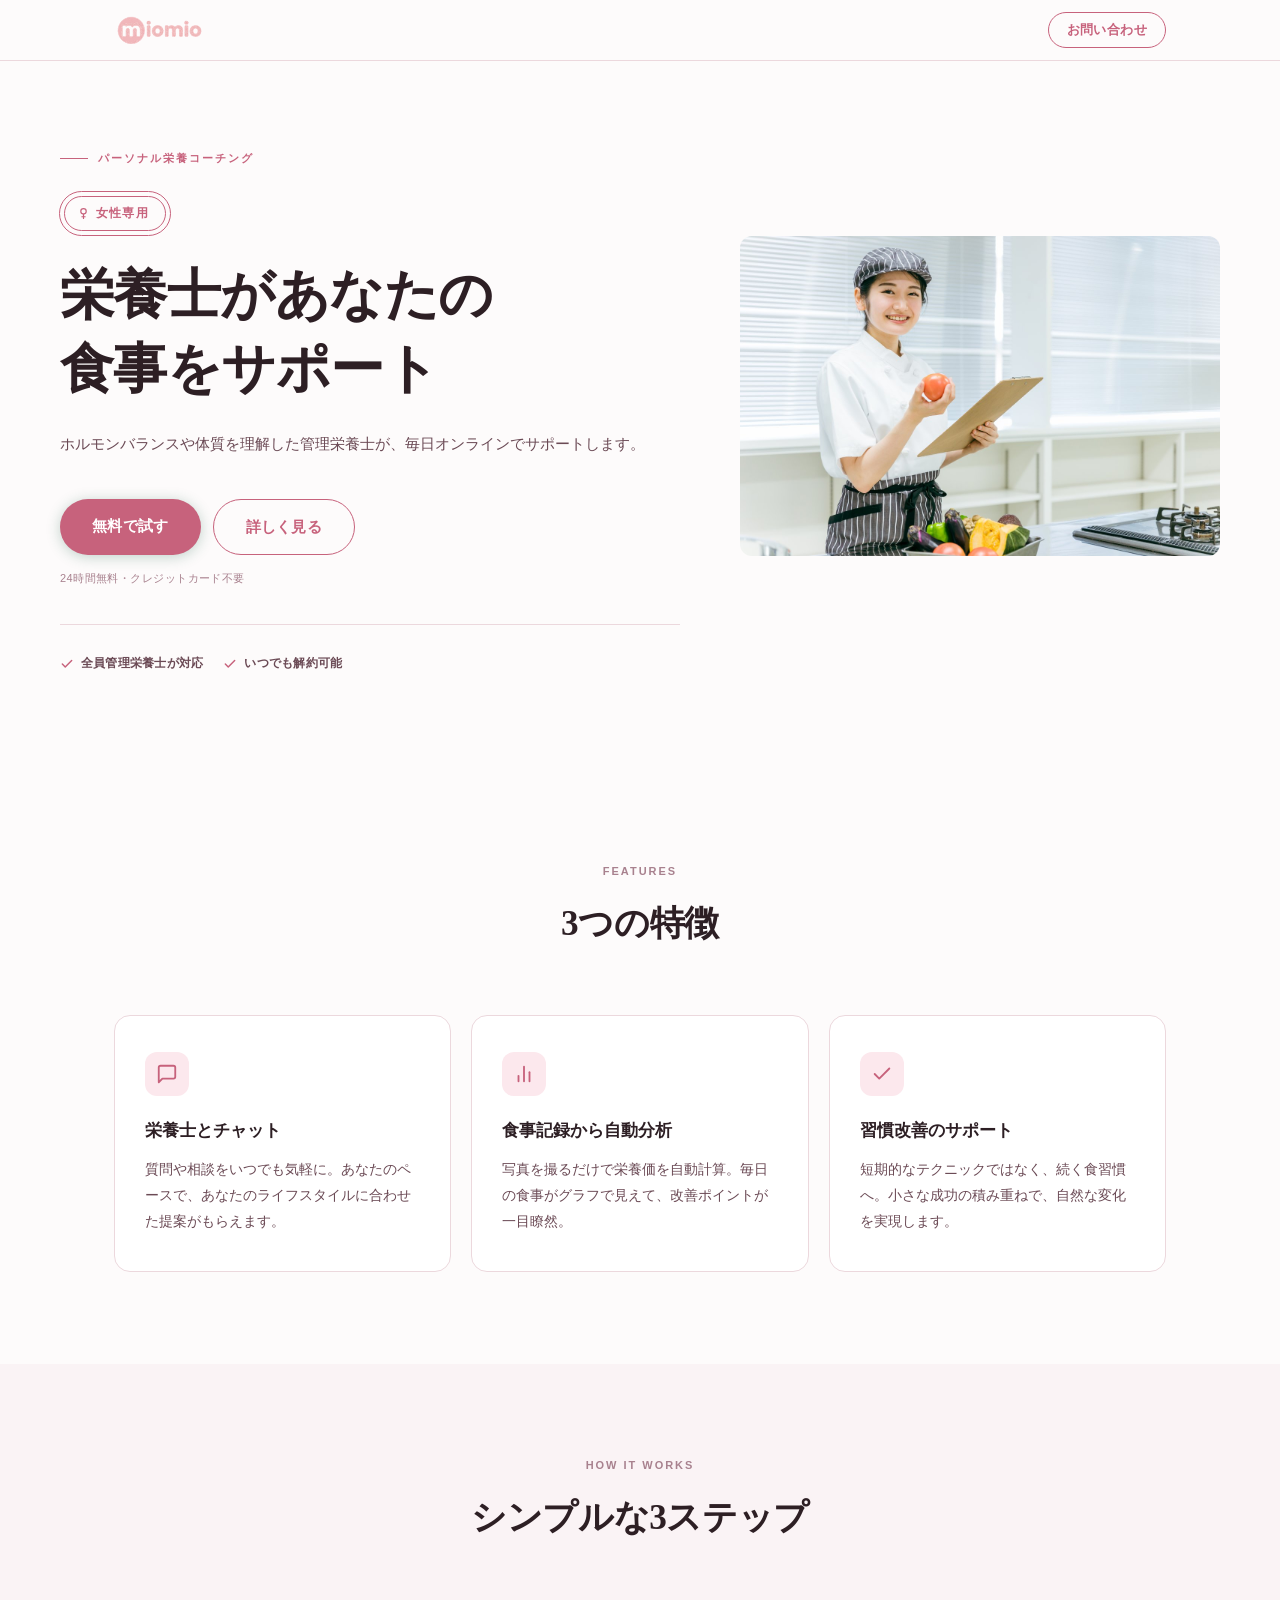
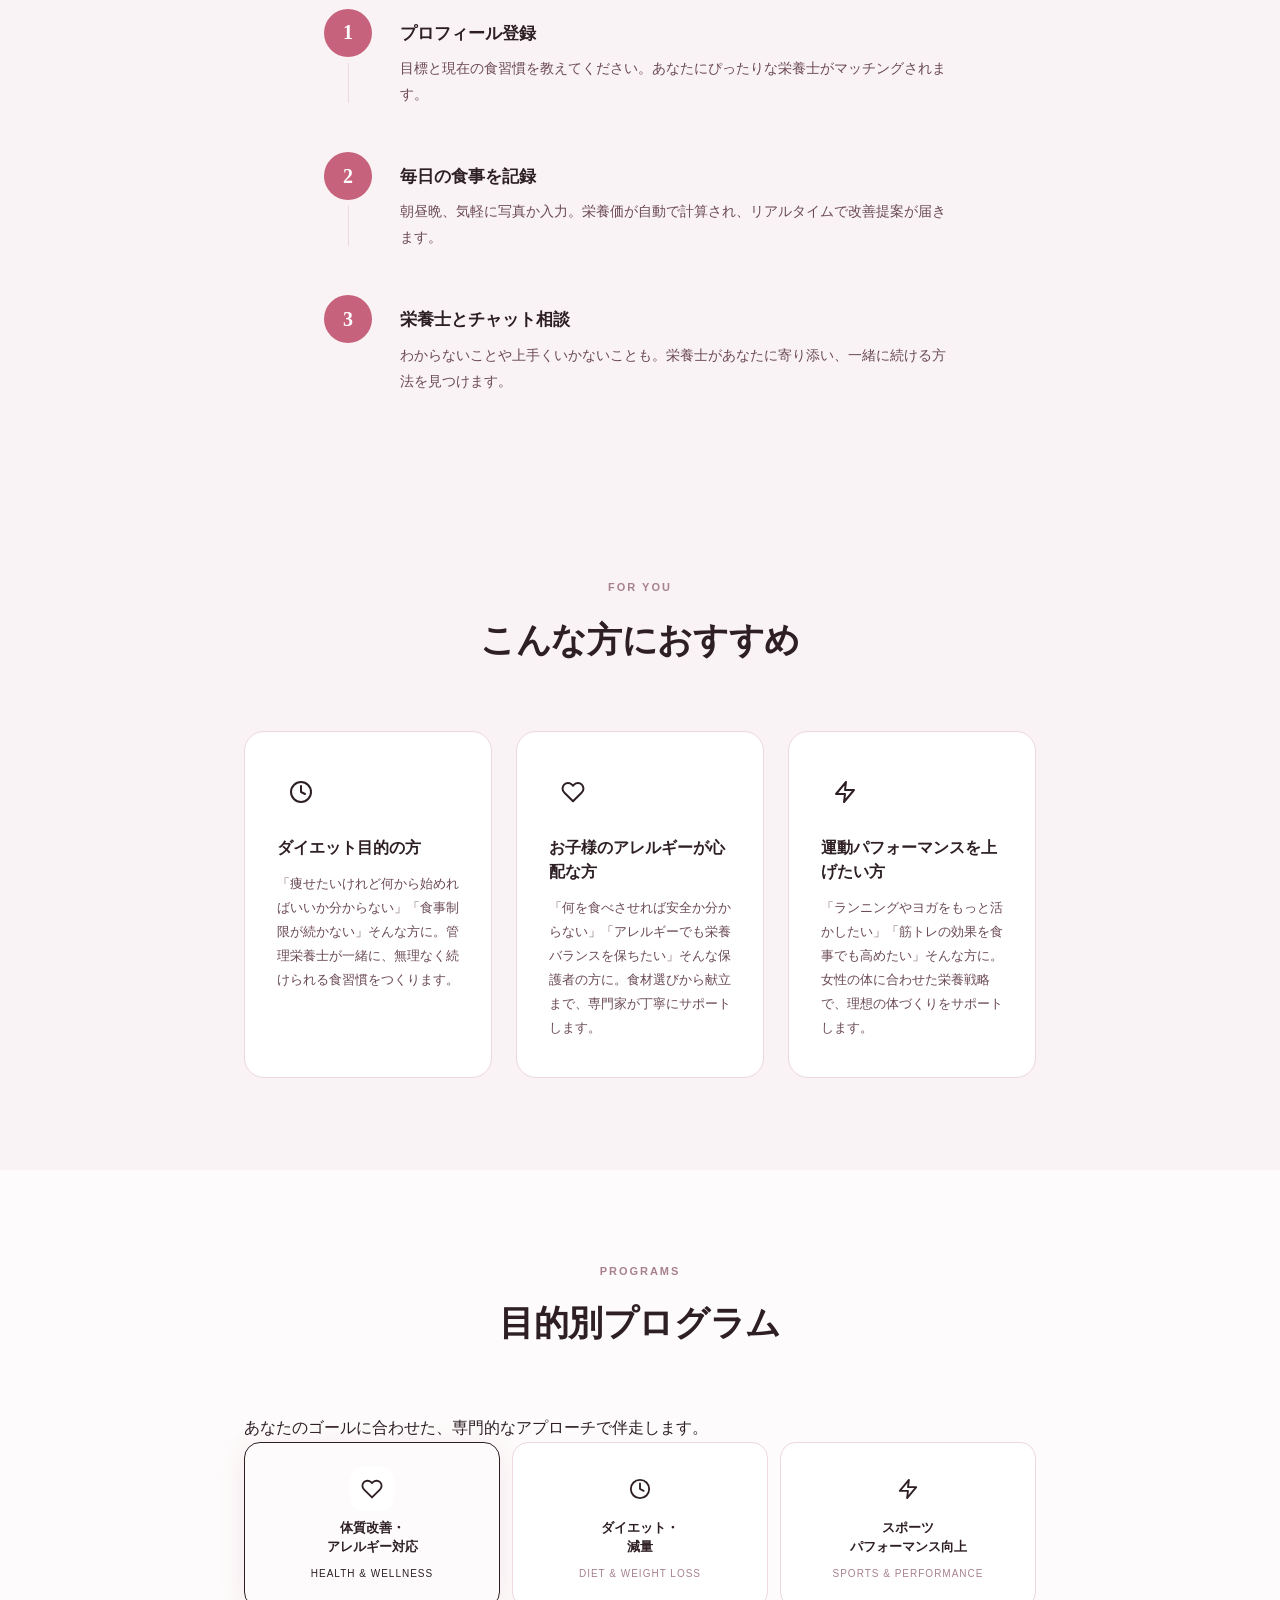
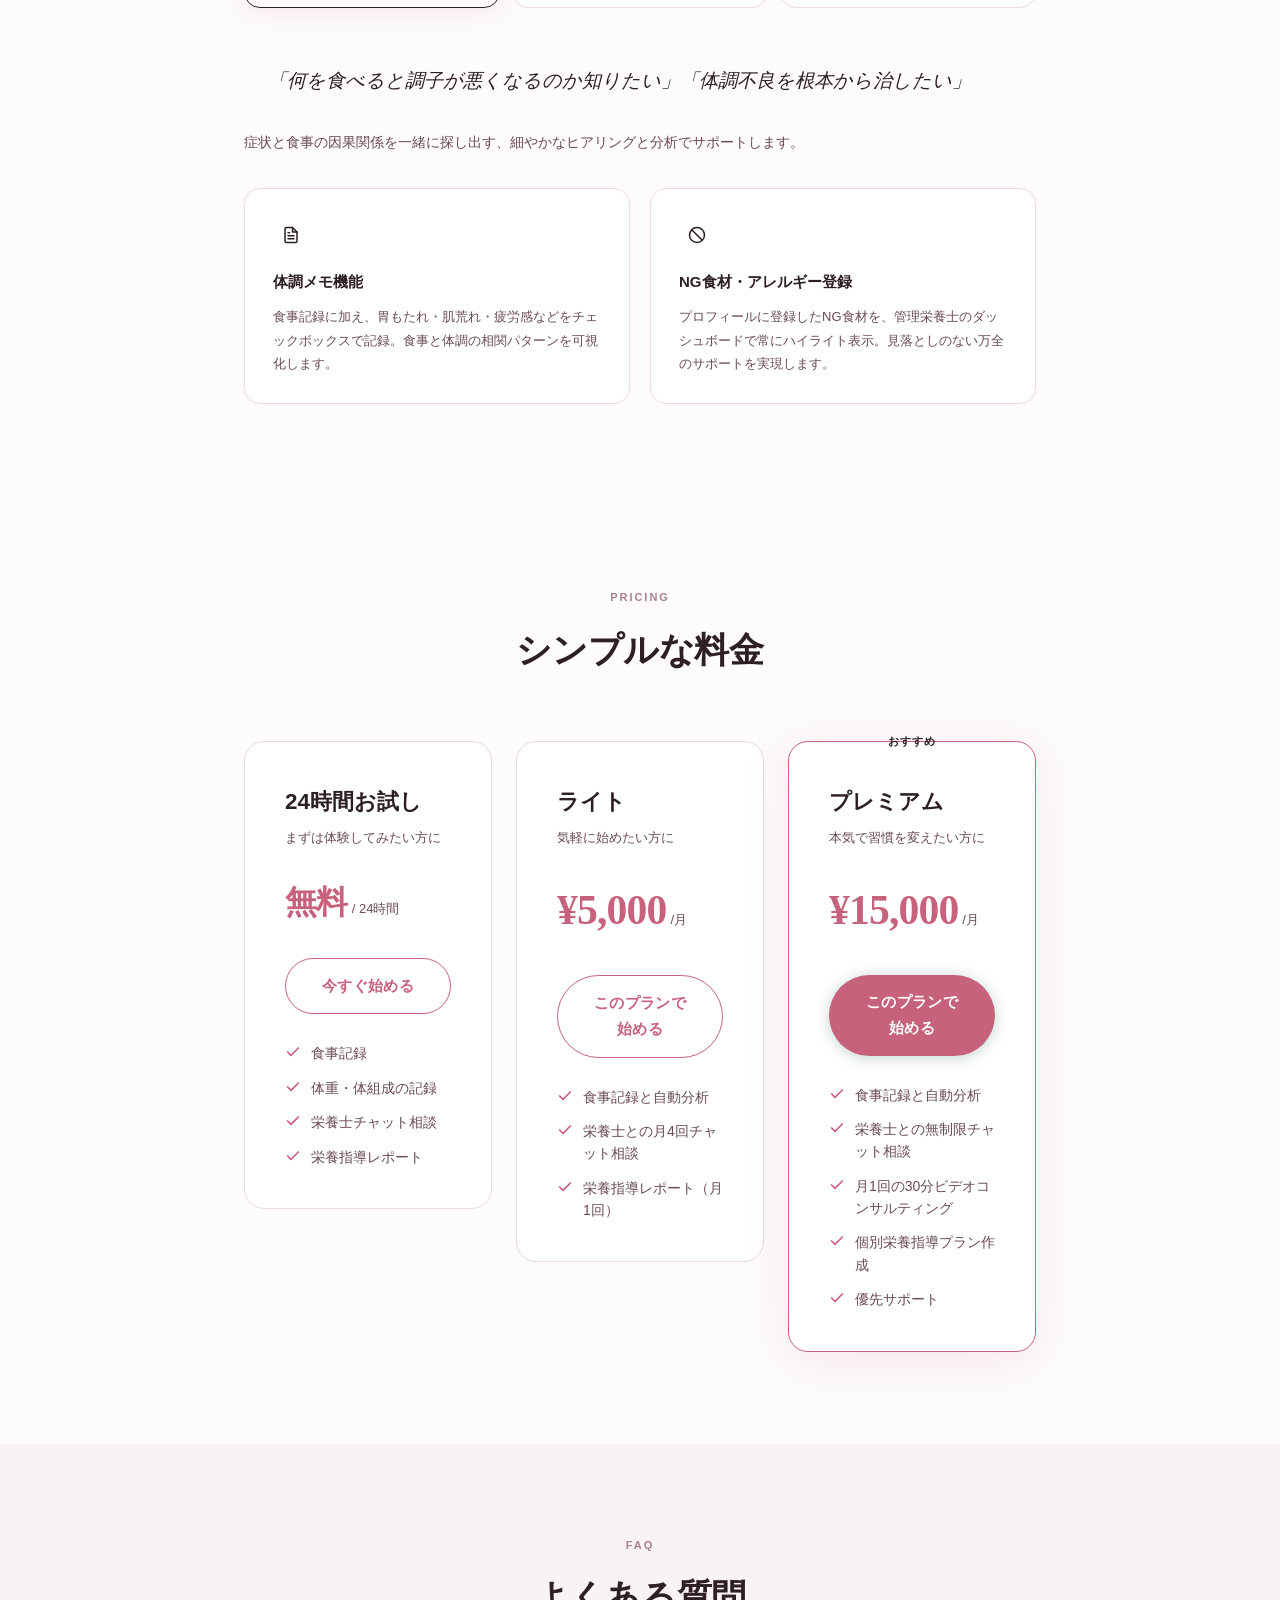
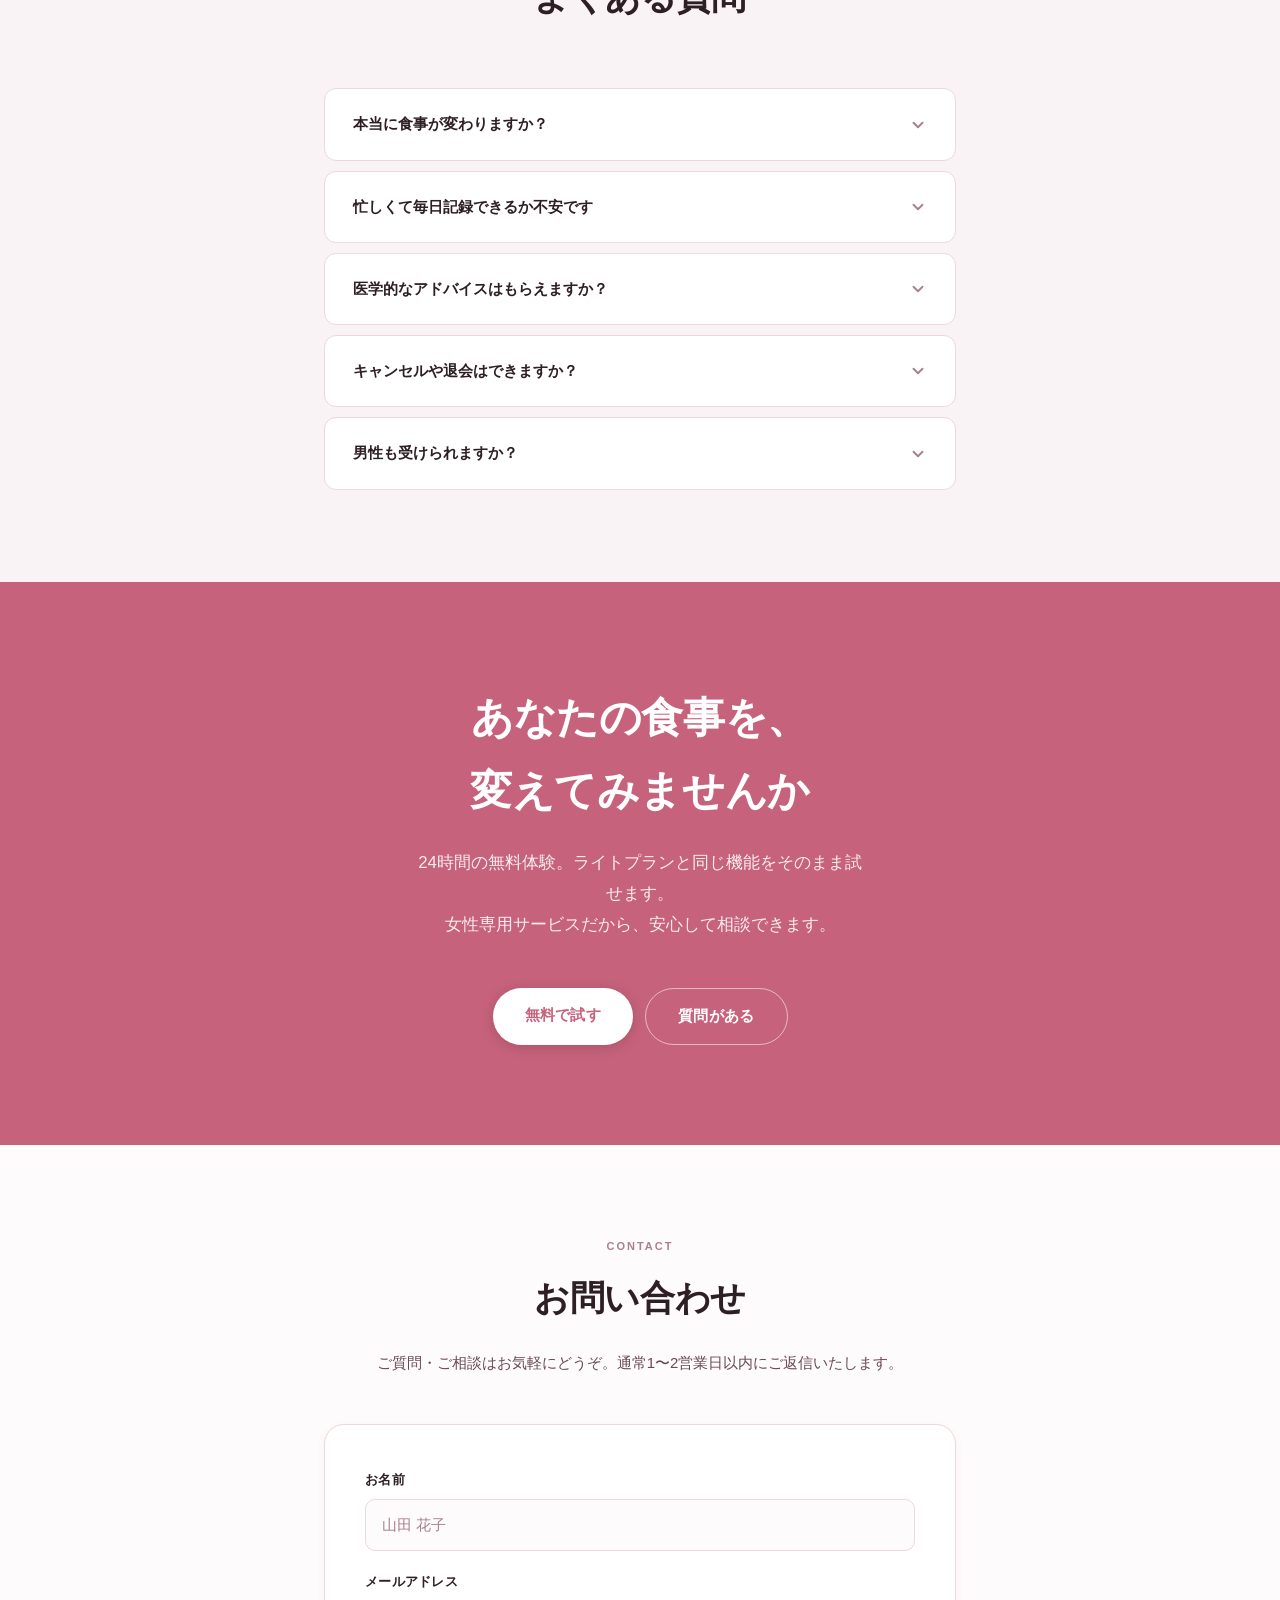
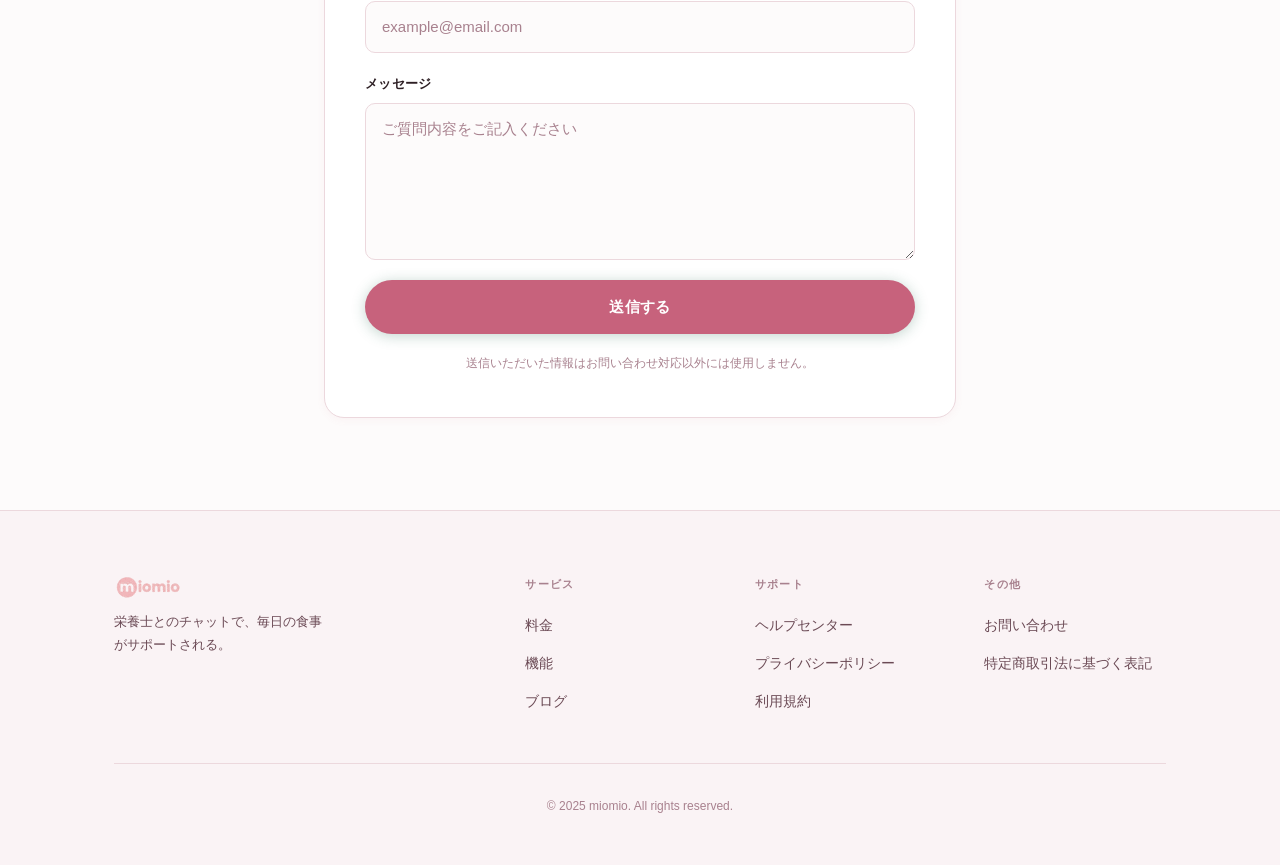
==== index.html @ 41d696df "Contact form: switch to Ajax, remove page redirect on submit" ====
<!DOCTYPE html>
<html lang="ja">
<head>
  <meta charset="UTF-8">
  <link rel="icon" href="assets/images/icon.png" type="image/png">
  <meta name="viewport" content="width=device-width, initial-scale=1.0">
  <title>miomio — 栄養士があなたの食事をサポート</title>
  <meta name="description" content="毎日の食事記録から、あなたにぴったりなアドバイスを。実際の栄養士とチャットで気軽に相談できます。">
  <link rel="stylesheet" href="assets/css/style.css">
</head>
<body>

  <!-- Sticky mobile CTA (hidden on desktop) -->
  <div class="sticky-cta" aria-hidden="true">
    <a href="apply.html" class="btn btn--primary">24時間無料で試す</a>
  </div>

  <!-- NAV -->
  <nav class="nav">
    <div class="nav__inner">
      <a href="/" class="logo">
        <img src="assets/images/logo.svg" alt="miomio" class="logo__img">
      </a>
      <a href="#contact-form" class="nav__cta">お問い合わせ</a>
    </div>
  </nav>

  <!-- HERO -->
  <section class="hero">
    <div class="hero__inner">
      <div class="hero__text">
        <p class="hero__eyebrow">パーソナル栄養コーチング</p>
        <span class="hero__badge">
          <svg width="13" height="13" viewBox="0 0 24 24" fill="none" stroke="currentColor" stroke-width="2.2" stroke-linecap="round" stroke-linejoin="round" aria-hidden="true"><circle cx="12" cy="8" r="5"/><line x1="12" y1="13" x2="12" y2="21"/><line x1="9" y1="18" x2="15" y2="18"/></svg>
          女性専用
        </span>
        <h1>栄養士があなたの<br>食事をサポート</h1>
        <p class="hero__sub">ホルモンバランスや体質を理解した管理栄養士が、毎日オンラインでサポートします。</p>
        <div class="hero__ctas">
          <a href="apply.html" class="btn btn--primary">無料で試す</a>
          <a href="#features" class="btn btn--outline">詳しく見る</a>
        </div>
        <p class="hero__note">24時間無料・クレジットカード不要</p>
        <div class="hero__trust">
          <span class="hero__trust-item">
            <svg width="14" height="14" viewBox="0 0 24 24" fill="none" stroke="currentColor" stroke-width="2.5" stroke-linecap="round" stroke-linejoin="round" aria-hidden="true"><polyline points="20 6 9 17 4 12"/></svg>
            全員管理栄養士が対応
          </span>
          <span class="hero__trust-item">
            <svg width="14" height="14" viewBox="0 0 24 24" fill="none" stroke="currentColor" stroke-width="2.5" stroke-linecap="round" stroke-linejoin="round" aria-hidden="true"><polyline points="20 6 9 17 4 12"/></svg>
            いつでも解約可能
          </span>
        </div>
      </div>
      <div class="hero__visual">
        <div class="hero__image-wrap">
          <img src="assets/images/hero-nutritionist.jpg" alt="管理栄養士" loading="eager" width="640" height="427" style="max-width:100%;height:auto;">
        </div>
      </div>
    </div>
  </section>

  <!-- FEATURES -->
  <section id="features" class="section">
    <div class="container">
      <span class="section__eyebrow">Features</span>
      <h2 class="section__title">3つの特徴</h2>
      <div class="features-grid">
        <div class="feature-card">
          <div class="feature-card__icon" aria-hidden="true">
            <svg width="22" height="22" viewBox="0 0 24 24" fill="none" stroke="currentColor" stroke-width="2" stroke-linecap="round" stroke-linejoin="round">
              <path d="M21 15a2 2 0 0 1-2 2H7l-4 4V5a2 2 0 0 1 2-2h14a2 2 0 0 1 2 2z"/>
            </svg>
          </div>
          <h3>栄養士とチャット</h3>
          <p>質問や相談をいつでも気軽に。あなたのペースで、あなたのライフスタイルに合わせた提案がもらえます。</p>
        </div>
        <div class="feature-card">
          <div class="feature-card__icon" aria-hidden="true">
            <svg width="22" height="22" viewBox="0 0 24 24" fill="none" stroke="currentColor" stroke-width="2" stroke-linecap="round" stroke-linejoin="round">
              <line x1="18" y1="20" x2="18" y2="10"/><line x1="12" y1="20" x2="12" y2="4"/><line x1="6" y1="20" x2="6" y2="14"/>
            </svg>
          </div>
          <h3>食事記録から自動分析</h3>
          <p>写真を撮るだけで栄養価を自動計算。毎日の食事がグラフで見えて、改善ポイントが一目瞭然。</p>
        </div>
        <div class="feature-card">
          <div class="feature-card__icon" aria-hidden="true">
            <svg width="22" height="22" viewBox="0 0 24 24" fill="none" stroke="currentColor" stroke-width="2" stroke-linecap="round" stroke-linejoin="round">
              <polyline points="20 6 9 17 4 12"/>
            </svg>
          </div>
          <h3>習慣改善のサポート</h3>
          <p>短期的なテクニックではなく、続く食習慣へ。小さな成功の積み重ねで、自然な変化を実現します。</p>
        </div>
      </div>
    </div>
  </section>

  <!-- HOW IT WORKS -->
  <section class="section section--alt">
    <div class="container--sm">
      <span class="section__eyebrow">How it works</span>
      <h2 class="section__title">シンプルな3ステップ</h2>
      <div class="steps">
        <div class="step">
          <div class="step__spine">
            <div class="step__num">1</div>
            <div class="step__line"></div>
          </div>
          <div class="step__body">
            <h3>プロフィール登録</h3>
            <p>目標と現在の食習慣を教えてください。あなたにぴったりな栄養士がマッチングされます。</p>
          </div>
        </div>
        <div class="step">
          <div class="step__spine">
            <div class="step__num">2</div>
            <div class="step__line"></div>
          </div>
          <div class="step__body">
            <h3>毎日の食事を記録</h3>
            <p>朝昼晩、気軽に写真か入力。栄養価が自動で計算され、リアルタイムで改善提案が届きます。</p>
          </div>
        </div>
        <div class="step">
          <div class="step__spine">
            <div class="step__num">3</div>
            <div class="step__line"></div>
          </div>
          <div class="step__body">
            <h3>栄養士とチャット相談</h3>
            <p>わからないことや上手くいかないことも。栄養士があなたに寄り添い、一緒に続ける方法を見つけます。</p>
          </div>
        </div>
      </div>
    </div>
  </section>

  <!-- FOR WHOM -->
  <section class="section section--alt">
    <div class="container--md">
      <span class="section__eyebrow">For You</span>
      <h2 class="section__title">こんな方におすすめ</h2>
      <div class="forwhom-grid">
        <div class="forwhom-card">
          <div class="forwhom-card__icon">
            <svg width="24" height="24" viewBox="0 0 24 24" fill="none" stroke="currentColor" stroke-width="2" stroke-linecap="round" stroke-linejoin="round"><circle cx="12" cy="12" r="10"/><polyline points="12 6 12 12 16 14"/></svg>
          </div>
          <h3>ダイエット目的の方</h3>
          <p>「痩せたいけれど何から始めればいいか分からない」「食事制限が続かない」そんな方に。管理栄養士が一緒に、無理なく続けられる食習慣をつくります。</p>
        </div>
        <div class="forwhom-card">
          <div class="forwhom-card__icon">
            <svg width="24" height="24" viewBox="0 0 24 24" fill="none" stroke="currentColor" stroke-width="2" stroke-linecap="round" stroke-linejoin="round"><path d="M20.84 4.61a5.5 5.5 0 0 0-7.78 0L12 5.67l-1.06-1.06a5.5 5.5 0 0 0-7.78 7.78l1.06 1.06L12 21.23l7.78-7.78 1.06-1.06a5.5 5.5 0 0 0 0-7.78z"/></svg>
          </div>
          <h3>お子様のアレルギーが心配な方</h3>
          <p>「何を食べさせれば安全か分からない」「アレルギーでも栄養バランスを保ちたい」そんな保護者の方に。食材選びから献立まで、専門家が丁寧にサポートします。</p>
        </div>
        <div class="forwhom-card">
          <div class="forwhom-card__icon">
            <svg width="24" height="24" viewBox="0 0 24 24" fill="none" stroke="currentColor" stroke-width="2" stroke-linecap="round" stroke-linejoin="round"><polygon points="13 2 3 14 12 14 11 22 21 10 12 10 13 2"/></svg>
          </div>
          <h3>運動パフォーマンスを上げたい方</h3>
          <p>「ランニングやヨガをもっと活かしたい」「筋トレの効果を食事でも高めたい」そんな方に。女性の体に合わせた栄養戦略で、理想の体づくりをサポートします。</p>
        </div>
      </div>
    </div>
  </section>

  <!-- PROGRAMS -->
  <section id="programs" class="section">
    <div class="container--md">
      <span class="section__eyebrow">Programs</span>
      <h2 class="section__title">目的別プログラム</h2>
      <p class="section__lead">あなたのゴールに合わせた、専門的なアプローチで伴走します。</p>

      <div class="prog-tabs" role="tablist">
        <button class="prog-tab prog-tab--active" role="tab" data-panel="health" aria-selected="true">
          <span class="prog-tab__icon">
            <svg width="22" height="22" viewBox="0 0 24 24" fill="none" stroke="currentColor" stroke-width="2" stroke-linecap="round" stroke-linejoin="round"><path d="M20.84 4.61a5.5 5.5 0 0 0-7.78 0L12 5.67l-1.06-1.06a5.5 5.5 0 0 0-7.78 7.78l1.06 1.06L12 21.23l7.78-7.78 1.06-1.06a5.5 5.5 0 0 0 0-7.78z"/></svg>
          </span>
          <span class="prog-tab__label">体質改善・<br>アレルギー対応</span>
          <span class="prog-tab__en">Health &amp; Wellness</span>
        </button>
        <button class="prog-tab" role="tab" data-panel="diet" aria-selected="false">
          <span class="prog-tab__icon">
            <svg width="22" height="22" viewBox="0 0 24 24" fill="none" stroke="currentColor" stroke-width="2" stroke-linecap="round" stroke-linejoin="round"><circle cx="12" cy="12" r="10"/><polyline points="12 6 12 12 16 14"/></svg>
          </span>
          <span class="prog-tab__label">ダイエット・<br>減量</span>
          <span class="prog-tab__en">Diet &amp; Weight Loss</span>
        </button>
        <button class="prog-tab" role="tab" data-panel="sports" aria-selected="false">
          <span class="prog-tab__icon">
            <svg width="22" height="22" viewBox="0 0 24 24" fill="none" stroke="currentColor" stroke-width="2" stroke-linecap="round" stroke-linejoin="round"><polygon points="13 2 3 14 12 14 11 22 21 10 12 10 13 2"/></svg>
          </span>
          <span class="prog-tab__label">スポーツ<br>パフォーマンス向上</span>
          <span class="prog-tab__en">Sports &amp; Performance</span>
        </button>
      </div>

      <div class="prog-panels">
        <!-- Health & Wellness -->
        <div class="prog-panel prog-panel--active" id="panel-health" role="tabpanel">
          <blockquote class="prog-voice">「何を食べると調子が悪くなるのか知りたい」「体調不良を根本から治したい」</blockquote>
          <p class="prog-approach">症状と食事の因果関係を一緒に探し出す、細やかなヒアリングと分析でサポートします。</p>
          <div class="prog-features">
            <div class="prog-feature">
              <div class="prog-feature__icon">
                <svg width="18" height="18" viewBox="0 0 24 24" fill="none" stroke="currentColor" stroke-width="2" stroke-linecap="round" stroke-linejoin="round"><path d="M14 2H6a2 2 0 0 0-2 2v16a2 2 0 0 0 2 2h12a2 2 0 0 0 2-2V8z"/><polyline points="14 2 14 8 20 8"/><line x1="16" y1="13" x2="8" y2="13"/><line x1="16" y1="17" x2="8" y2="17"/><polyline points="10 9 9 9 8 9"/></svg>
              </div>
              <h4>体調メモ機能</h4>
              <p>食事記録に加え、胃もたれ・肌荒れ・疲労感などをチェックボックスで記録。食事と体調の相関パターンを可視化します。</p>
            </div>
            <div class="prog-feature">
              <div class="prog-feature__icon">
                <svg width="18" height="18" viewBox="0 0 24 24" fill="none" stroke="currentColor" stroke-width="2" stroke-linecap="round" stroke-linejoin="round"><circle cx="12" cy="12" r="10"/><line x1="4.93" y1="4.93" x2="19.07" y2="19.07"/></svg>
              </div>
              <h4>NG食材・アレルギー登録</h4>
              <p>プロフィールに登録したNG食材を、管理栄養士のダッシュボードで常にハイライト表示。見落としのない万全のサポートを実現します。</p>
            </div>
          </div>
        </div>

        <!-- Diet & Weight Loss -->
        <div class="prog-panel" id="panel-diet" role="tabpanel">
          <blockquote class="prog-voice">「痩せたいけれど続かない」「つい食べてしまって自己嫌悪に陥る」</blockquote>
          <p class="prog-approach">否定せず、小さな成功体験を褒めて伸ばす。メンタルサポートと食事指導を組み合わせたアプローチで、継続できる習慣をつくります。</p>
          <div class="prog-features">
            <div class="prog-feature">
              <div class="prog-feature__icon">
                <svg width="18" height="18" viewBox="0 0 24 24" fill="none" stroke="currentColor" stroke-width="2" stroke-linecap="round" stroke-linejoin="round"><polyline points="22 12 18 12 15 21 9 3 6 12 2 12"/></svg>
              </div>
              <h4>スモールステップ目標</h4>
              <p>「まずは夜の炭水化物を少し減らす」など、達成しやすい目標を管理栄養士が設定。小さな成功を積み重ねながら、無理なく習慣を変えていきます。</p>
            </div>
            <div class="prog-feature">
              <div class="prog-feature__icon">
                <svg width="18" height="18" viewBox="0 0 24 24" fill="none" stroke="currentColor" stroke-width="2" stroke-linecap="round" stroke-linejoin="round"><path d="M21 15a2 2 0 0 1-2 2H7l-4 4V5a2 2 0 0 1 2-2h14a2 2 0 0 1 2 2z"/></svg>
              </div>
              <h4>リカバリー提案</h4>
              <p>食べすぎてしまった翌日に、チャットで具体的なリセット方法を優しく提案。失敗を責めず、自己嫌悪のサイクルから抜け出す習慣づくりをサポートします。</p>
            </div>
          </div>
        </div>

        <!-- Sports & Performance -->
        <div class="prog-panel" id="panel-sports" role="tabpanel">
          <blockquote class="prog-voice">「ランニングのタイムを縮めたい」「ヨガやピラティスの質を高めたい」「筋トレの効果をもっと出したい」</blockquote>
          <p class="prog-approach">女性の体のサイクルやホルモンバランスを考慮した、科学的な栄養指導。トレーニングの効果を食事から最大化します。</p>
          <div class="prog-features">
            <div class="prog-feature">
              <div class="prog-feature__icon">
                <svg width="18" height="18" viewBox="0 0 24 24" fill="none" stroke="currentColor" stroke-width="2" stroke-linecap="round" stroke-linejoin="round"><circle cx="12" cy="12" r="10"/><polyline points="12 6 12 12 16 14"/></svg>
              </div>
              <h4>タイミング特化の記録</h4>
              <p>「運動前」「運動後」といった特定タイミングの栄養摂取（プロテイン・カーボなど）を記録・評価。あなたのルーティンに最適化した栄養戦略を構築します。</p>
            </div>
            <div class="prog-feature">
              <div class="prog-feature__icon">
                <svg width="18" height="18" viewBox="0 0 24 24" fill="none" stroke="currentColor" stroke-width="2" stroke-linecap="round" stroke-linejoin="round"><line x1="18" y1="20" x2="18" y2="10"/><line x1="12" y1="20" x2="12" y2="4"/><line x1="6" y1="20" x2="6" y2="14"/></svg>
              </div>
              <h4>PFCバランスの可視化</h4>
              <p>タンパク質・脂質・炭水化物のマクロ栄養素を管理栄養士が算出し、グラフでフィードバック。数値で確認しながら、理想の体づくりを進められます。</p>
            </div>
          </div>
        </div>
      </div>
    </div>
  </section>

  <!-- PRICING -->
  <section id="pricing" class="section">
    <div class="container--md">
      <span class="section__eyebrow">Pricing</span>
      <h2 class="section__title">シンプルな料金</h2>
      <div class="pricing-grid">
        <div class="plan">
          <h3>24時間お試し</h3>
          <p class="plan__desc">まずは体験してみたい方に</p>
          <div class="plan__price">
            <span class="plan__amount" style="font-size:2rem;">無料</span>
            <span class="plan__period">/ 24時間</span>
          </div>
          <a href="apply.html" class="btn btn--outline">今すぐ始める</a>
          <ul class="plan__features">
            <li><svg width="16" height="16" viewBox="0 0 24 24" fill="none" stroke="currentColor" stroke-width="2.5" stroke-linecap="round" stroke-linejoin="round" aria-hidden="true"><polyline points="20 6 9 17 4 12"/></svg>食事記録</li>
            <li><svg width="16" height="16" viewBox="0 0 24 24" fill="none" stroke="currentColor" stroke-width="2.5" stroke-linecap="round" stroke-linejoin="round" aria-hidden="true"><polyline points="20 6 9 17 4 12"/></svg>体重・体組成の記録</li>
            <li><svg width="16" height="16" viewBox="0 0 24 24" fill="none" stroke="currentColor" stroke-width="2.5" stroke-linecap="round" stroke-linejoin="round" aria-hidden="true"><polyline points="20 6 9 17 4 12"/></svg>栄養士チャット相談</li>
            <li><svg width="16" height="16" viewBox="0 0 24 24" fill="none" stroke="currentColor" stroke-width="2.5" stroke-linecap="round" stroke-linejoin="round" aria-hidden="true"><polyline points="20 6 9 17 4 12"/></svg>栄養指導レポート</li>
          </ul>
        </div>
        <div class="plan">
          <h3>ライト</h3>
          <p class="plan__desc">気軽に始めたい方に</p>
          <div class="plan__price">
            <span class="plan__amount">¥5,000</span>
            <span class="plan__period">/月</span>
          </div>
          <a href="apply.html" class="btn btn--outline">このプランで始める</a>
          <ul class="plan__features">
            <li><svg width="16" height="16" viewBox="0 0 24 24" fill="none" stroke="currentColor" stroke-width="2.5" stroke-linecap="round" stroke-linejoin="round" aria-hidden="true"><polyline points="20 6 9 17 4 12"/></svg>食事記録と自動分析</li>
            <li><svg width="16" height="16" viewBox="0 0 24 24" fill="none" stroke="currentColor" stroke-width="2.5" stroke-linecap="round" stroke-linejoin="round" aria-hidden="true"><polyline points="20 6 9 17 4 12"/></svg>栄養士との月4回チャット相談</li>
            <li><svg width="16" height="16" viewBox="0 0 24 24" fill="none" stroke="currentColor" stroke-width="2.5" stroke-linecap="round" stroke-linejoin="round" aria-hidden="true"><polyline points="20 6 9 17 4 12"/></svg>栄養指導レポート（月1回）</li>
          </ul>
        </div>
        <div class="plan plan--featured">
          <span class="plan__badge">おすすめ</span>
          <h3>プレミアム</h3>
          <p class="plan__desc">本気で習慣を変えたい方に</p>
          <div class="plan__price">
            <span class="plan__amount">¥15,000</span>
            <span class="plan__period">/月</span>
          </div>
          <a href="apply.html" class="btn btn--primary">このプランで始める</a>
          <ul class="plan__features">
            <li><svg width="16" height="16" viewBox="0 0 24 24" fill="none" stroke="currentColor" stroke-width="2.5" stroke-linecap="round" stroke-linejoin="round" aria-hidden="true"><polyline points="20 6 9 17 4 12"/></svg>食事記録と自動分析</li>
            <li><svg width="16" height="16" viewBox="0 0 24 24" fill="none" stroke="currentColor" stroke-width="2.5" stroke-linecap="round" stroke-linejoin="round" aria-hidden="true"><polyline points="20 6 9 17 4 12"/></svg>栄養士との無制限チャット相談</li>
            <li><svg width="16" height="16" viewBox="0 0 24 24" fill="none" stroke="currentColor" stroke-width="2.5" stroke-linecap="round" stroke-linejoin="round" aria-hidden="true"><polyline points="20 6 9 17 4 12"/></svg>月1回の30分ビデオコンサルティング</li>
            <li><svg width="16" height="16" viewBox="0 0 24 24" fill="none" stroke="currentColor" stroke-width="2.5" stroke-linecap="round" stroke-linejoin="round" aria-hidden="true"><polyline points="20 6 9 17 4 12"/></svg>個別栄養指導プラン作成</li>
            <li><svg width="16" height="16" viewBox="0 0 24 24" fill="none" stroke="currentColor" stroke-width="2.5" stroke-linecap="round" stroke-linejoin="round" aria-hidden="true"><polyline points="20 6 9 17 4 12"/></svg>優先サポート</li>
          </ul>
        </div>
      </div>
    </div>
  </section>

  <!-- FAQ -->
  <section class="section section--alt">
    <div class="container--sm">
      <span class="section__eyebrow">FAQ</span>
      <h2 class="section__title">よくある質問</h2>
      <div class="faq-list">
        <div class="faq-item">
          <button class="faq-header" aria-expanded="false">
            本当に食事が変わりますか？
            <svg class="faq-chevron" width="18" height="18" viewBox="0 0 24 24" fill="none" stroke="currentColor" stroke-width="2.5" stroke-linecap="round" stroke-linejoin="round" aria-hidden="true"><polyline points="6 9 12 15 18 9"/></svg>
          </button>
          <div class="faq-body">
            <p>栄養知識ではなく「習慣」が変わることを大切にしています。多くのユーザーが3ヶ月で食事への考え方が変わったと報告されています。</p>
          </div>
        </div>
        <div class="faq-item">
          <button class="faq-header" aria-expanded="false">
            忙しくて毎日記録できるか不安です
            <svg class="faq-chevron" width="18" height="18" viewBox="0 0 24 24" fill="none" stroke="currentColor" stroke-width="2.5" stroke-linecap="round" stroke-linejoin="round" aria-hidden="true"><polyline points="6 9 12 15 18 9"/></svg>
          </button>
          <div class="faq-body">
            <p>大丈夫です。写真を撮るだけで自動計算。完璧を目指さず「続けること」が大事。栄養士が一緒に工夫をサポートします。</p>
          </div>
        </div>
        <div class="faq-item">
          <button class="faq-header" aria-expanded="false">
            医学的なアドバイスはもらえますか？
            <svg class="faq-chevron" width="18" height="18" viewBox="0 0 24 24" fill="none" stroke="currentColor" stroke-width="2.5" stroke-linecap="round" stroke-linejoin="round" aria-hidden="true"><polyline points="6 9 12 15 18 9"/></svg>
          </button>
          <div class="faq-body">
            <p>当アプリの栄養士は全員管理栄養士です。ただし医学的診断や治療は医師にご相談ください。日々の栄養相談は安心してご利用いただけます。</p>
          </div>
        </div>
        <div class="faq-item">
          <button class="faq-header" aria-expanded="false">
            キャンセルや退会はできますか？
            <svg class="faq-chevron" width="18" height="18" viewBox="0 0 24 24" fill="none" stroke="currentColor" stroke-width="2.5" stroke-linecap="round" stroke-linejoin="round" aria-hidden="true"><polyline points="6 9 12 15 18 9"/></svg>
          </button>
          <div class="faq-body">
            <p>いつでもできます。解約金はありません。ただし次の請求日の24時間前までにお手続きください。</p>
          </div>
        </div>
        <div class="faq-item">
          <button class="faq-header" aria-expanded="false">
            男性も受けられますか？
            <svg class="faq-chevron" width="18" height="18" viewBox="0 0 24 24" fill="none" stroke="currentColor" stroke-width="2.5" stroke-linecap="round" stroke-linejoin="round" aria-hidden="true"><polyline points="6 9 12 15 18 9"/></svg>
          </button>
          <div class="faq-body">
            <p>本サービスは女性専用となっております。男性のご登録はお受けしておりません。</p>
          </div>
        </div>
      </div>
    </div>
  </section>

  <!-- CTA -->
  <section class="cta-section">
    <div class="container--sm">
      <h2>あなたの食事を、変えてみませんか</h2>
      <p>24時間の無料体験。ライトプランと同じ機能をそのまま試せます。<br>女性専用サービスだから、安心して相談できます。</p>
      <div class="cta__buttons">
        <a href="apply.html" class="btn btn--white">無料で試す</a>
        <a href="#contact-form" class="btn btn--ghost-white">質問がある</a>
      </div>
    </div>
  </section>

  <!-- CONTACT FORM -->
  <section id="contact-form" class="section">
    <div class="container--sm">
      <span class="section__eyebrow">Contact</span>
      <h2 class="section__title">お問い合わせ</h2>
      <p class="contact__sub">ご質問・ご相談はお気軽にどうぞ。通常1〜2営業日以内にご返信いたします。</p>
      <form class="contact-form" id="contactForm" novalidate>
        <div class="form-group">
          <label for="c-name">お名前</label>
          <input type="text" id="c-name" name="お名前" required placeholder="山田 花子" autocomplete="name">
        </div>
        <div class="form-group">
          <label for="c-email">メールアドレス</label>
          <input type="email" id="c-email" name="email" required placeholder="example@email.com" autocomplete="email">
        </div>
        <div class="form-group">
          <label for="c-message">メッセージ</label>
          <textarea id="c-message" name="メッセージ" required rows="5" placeholder="ご質問内容をご記入ください"></textarea>
        </div>
        <button type="submit" class="btn btn--primary form-submit" id="contactSubmitBtn">送信する</button>
        <p class="form-notice">送信いただいた情報はお問い合わせ対応以外には使用しません。</p>
        <p class="form-success" id="contactSuccess" style="display:none;color:var(--primary);font-weight:600;margin-top:16px;">送信しました。1〜2営業日以内にご返信いたします。</p>
        <p class="form-error" id="contactError" style="display:none;color:#c0392b;font-size:13px;margin-top:12px;">送信に失敗しました。時間をおいて再度お試しください。</p>
      </form>
    </div>
  </section>

  <!-- FOOTER -->
  <footer class="footer">
    <div class="container">
      <div class="footer__grid">
        <div class="footer__brand">
          <a href="/" class="logo">
            <img src="assets/images/logo.svg" alt="miomio" class="logo__img logo__img--sm">
          </a>
          <p>栄養士とのチャットで、毎日の食事がサポートされる。</p>
        </div>
        <div class="footer__col">
          <h4>サービス</h4>
          <ul>
            <li><a href="#pricing">料金</a></li>
            <li><a href="#features">機能</a></li>
            <li><a href="#">ブログ</a></li>
          </ul>
        </div>
        <div class="footer__col">
          <h4>サポート</h4>
          <ul>
            <li><a href="#">ヘルプセンター</a></li>
            <li><a href="privacy.html">プライバシーポリシー</a></li>
            <li><a href="terms.html">利用規約</a></li>
          </ul>
        </div>
        <div class="footer__col">
          <h4>その他</h4>
          <ul>
            <li><a href="#contact-form">お問い合わせ</a></li>
            <li><a href="tokusho.html">特定商取引法に基づく表記</a></li>
          </ul>
        </div>
      </div>
      <div class="footer__bottom">
        © 2025 miomio. All rights reserved.
      </div>
    </div>
  </footer>

  <script src="assets/js/main.js?v=2"></script>
</body>
</html>
---- assets/css/style.css ----
/* ── Tokens ──────────────────────────────────────────────── */
:root {
  --bg:          #fdfbfb;
  --bg-alt:      #faf3f5;
  --card:        #ffffff;
  --fg:          #2d1f24;
  --fg-2:        #6b4a55;
  --fg-3:        #a8818e;
  --primary:     #c7627c;
  --primary-dk:  #b0506a;
  --primary-lt:  #fce8ed;
  --accent:      #8b6b52;
  --accent-lt:   #f5ece4;
  --border:      #ecd8dd;
  --nav-bg:      rgba(253,251,251,0.92);
  --shadow-sm:   0 2px 8px rgba(199,98,124,0.06);
  --shadow-md:   0 4px 24px rgba(199,98,124,0.10);
}

@media (prefers-color-scheme: dark) {
  :root:not([data-theme="light"]) {
    --bg:          #1a1114;
    --bg-alt:      #221619;
    --card:        #2a1c20;
    --fg:          #f0e8ea;
    --fg-2:        #c4a0aa;
    --fg-3:        #8a6872;
    --primary:     #e8839b;
    --primary-dk:  #f09db2;
    --primary-lt:  #3d2028;
    --accent:      #c49a78;
    --accent-lt:   #352516;
    --border:      #3d2028;
    --nav-bg:      rgba(26,17,20,0.92);
    --shadow-sm:   0 2px 8px rgba(0,0,0,0.2);
    --shadow-md:   0 4px 24px rgba(0,0,0,0.25);
  }
}

:root[data-theme="dark"] {
  --bg:          #1a1114;
  --bg-alt:      #221619;
  --card:        #2a1c20;
  --fg:          #f0e8ea;
  --fg-2:        #c4a0aa;
  --fg-3:        #8a6872;
  --primary:     #e8839b;
  --primary-dk:  #f09db2;
  --primary-lt:  #3d2028;
  --accent:      #c49a78;
  --accent-lt:   #352516;
  --border:      #3d2028;
  --nav-bg:      rgba(26,17,20,0.92);
  --shadow-sm:   0 2px 8px rgba(0,0,0,0.2);
  --shadow-md:   0 4px 24px rgba(0,0,0,0.25);
}

/* ── Reset ───────────────────────────────────────────────── */
*, *::before, *::after { box-sizing: border-box; margin: 0; padding: 0; }
img { max-width: 100%; display: block; }
a { color: inherit; text-decoration: none; }
button { cursor: pointer; font: inherit; border: none; background: none; }

/* ── Base ────────────────────────────────────────────────── */
html { scroll-behavior: smooth; }

body {
  background: var(--bg);
  color: var(--fg);
  font-family: "Hiragino Sans", "Hiragino Kaku Gothic ProN", "Yu Gothic", "Meiryo", -apple-system, BlinkMacSystemFont, sans-serif;
  font-size: 16px;
  line-height: 1.75;
  -webkit-font-smoothing: antialiased;
}

h1, h2 {
  font-family: "Hiragino Mincho ProN", "YuMincho", "Yu Mincho", "HG明朝E", Georgia, serif;
  text-wrap: balance;
}

/* ── Layout ──────────────────────────────────────────────── */
.container     { max-width: 1100px; margin: 0 auto; padding: 0 24px; }
.container--sm { max-width: 680px;  margin: 0 auto; padding: 0 24px; }
.container--md { max-width: 840px;  margin: 0 auto; padding: 0 24px; }

/* ── Nav ─────────────────────────────────────────────────── */
.nav {
  position: sticky;
  top: 0;
  z-index: 100;
  background: var(--nav-bg);
  backdrop-filter: blur(12px);
  -webkit-backdrop-filter: blur(12px);
  border-bottom: 1px solid var(--border);
}

.nav__inner {
  max-width: 1100px;
  margin: 0 auto;
  padding: 0 24px;
  height: 60px;
  display: flex;
  align-items: center;
  justify-content: space-between;
}

.logo {
  display: flex;
  align-items: center;
}

.logo__img {
  height: 32px;
  width: auto;
  display: block;
}

.logo__img--sm {
  height: 24px;
}

.nav__cta {
  font-size: 13px;
  color: var(--primary);
  font-weight: 600;
  letter-spacing: 0.03em;
  padding: 6px 18px;
  border: 1.5px solid var(--primary);
  border-radius: 100px;
  transition: background 0.15s, color 0.15s;
}

.nav__cta:hover { background: var(--primary); color: #fff; }

/* ── Hero ────────────────────────────────────────────────── */
.hero {
  padding: 88px 24px 96px;
  background: var(--bg);
}

.hero__inner {
  max-width: 1160px;
  margin: 0 auto;
  display: grid;
  grid-template-columns: 1fr 480px;
  gap: 60px;
  align-items: center;
}

.hero__eyebrow {
  display: flex;
  align-items: center;
  gap: 10px;
  font-size: 11px;
  letter-spacing: 0.18em;
  text-transform: uppercase;
  color: var(--primary);
  font-weight: 600;
  margin-bottom: 24px;
}

.hero__badge {
  display: inline-flex;
  align-items: center;
  gap: 6px;
  padding: 6px 16px 6px 12px;
  border-radius: 999px;
  border: 1.5px solid var(--primary);
  outline: 1.5px solid var(--primary);
  outline-offset: 4px;
  color: var(--primary);
  font-size: 12px;
  letter-spacing: 0.1em;
  font-weight: 600;
  margin: 4px 4px 28px 4px;
}

.hero__eyebrow::before {
  content: '';
  display: block;
  width: 28px;
  height: 1px;
  background: var(--primary);
  flex-shrink: 0;
}

.hero h1 {
  font-size: clamp(2rem, 4.5vw, 3.4rem);
  font-weight: 600;
  line-height: 1.35;
  letter-spacing: -0.01em;
  color: var(--fg);
  margin: 0 0 24px;
}

.hero__sub {
  font-size: 15px;
  color: var(--fg-2);
  margin: 0 0 40px;
  line-height: 1.9;
}

.hero__ctas { display: flex; flex-wrap: wrap; gap: 12px; }

.hero__note {
  font-size: 11px;
  color: var(--fg-3);
  margin-top: 14px;
  letter-spacing: 0.04em;
}

.hero__trust {
  display: flex;
  flex-wrap: wrap;
  gap: 20px;
  margin-top: 36px;
  padding-top: 28px;
  border-top: 1px solid var(--border);
}

.hero__trust-item {
  display: flex;
  align-items: center;
  gap: 7px;
  font-size: 12px;
  color: var(--fg-2);
  font-weight: 600;
  letter-spacing: 0.02em;
}

.hero__trust-item svg { color: var(--primary); flex-shrink: 0; }

/* Right: image */
.hero__visual {
  position: relative;
  display: flex;
  align-items: flex-start;
  justify-content: center;
  margin-top: -32px;
}

.hero__image-wrap {
  width: 100%;
  border-radius: 12px;
  overflow: hidden;
}

.hero__image-wrap img {
  width: 100%;
  height: auto;
  display: block;
}

/* ── Buttons ─────────────────────────────────────────────── */
.btn {
  display: inline-block;
  padding: 14px 32px;
  border-radius: 100px;
  font-size: 15px;
  font-weight: 600;
  letter-spacing: 0.02em;
  transition: transform 0.15s, box-shadow 0.15s, background 0.15s, border-color 0.15s;
  text-align: center;
}

.btn:active { transform: translateY(1px); }

.btn--primary {
  background: var(--primary);
  color: #fff;
  box-shadow: 0 2px 14px rgba(40,105,78,0.28);
}

.btn--primary:hover {
  background: var(--primary-dk);
  box-shadow: 0 4px 22px rgba(40,105,78,0.36);
}

.btn--outline {
  background: transparent;
  color: var(--primary);
  border: 1.5px solid var(--primary);
}

.btn--outline:hover { background: var(--primary-lt); }

.btn--white {
  background: #fff;
  color: var(--primary);
  box-shadow: 0 2px 14px rgba(0,0,0,0.16);
}

.btn--white:hover { background: #f0f7f3; }

.btn--ghost-white {
  background: transparent;
  color: #fff;
  border: 1.5px solid rgba(255,255,255,0.55);
}

.btn--ghost-white:hover {
  background: rgba(255,255,255,0.12);
  border-color: #fff;
}

/* ── Sections ────────────────────────────────────────────── */
.section { padding: 92px 24px; }
.section--alt { background: var(--bg-alt); }

.section__eyebrow {
  font-size: 11px;
  letter-spacing: 0.18em;
  text-transform: uppercase;
  color: var(--fg-3);
  font-weight: 700;
  text-align: center;
  display: block;
  margin-bottom: 12px;
}

.section__title {
  font-size: clamp(1.6rem, 4vw, 2.2rem);
  font-weight: 600;
  text-align: center;
  margin-bottom: 60px;
  letter-spacing: -0.01em;
}

/* ── Features ─────────────────────────────────────────────── */
.features-grid {
  display: grid;
  grid-template-columns: repeat(3, 1fr);
  gap: 20px;
}

.feature-card {
  padding: 36px 30px;
  border-radius: 16px;
  background: var(--card);
  border: 1px solid var(--border);
  transition: border-color 0.2s, box-shadow 0.2s;
}

.feature-card:hover {
  border-color: var(--primary);
  box-shadow: 0 4px 28px rgba(40,105,78,0.09);
}

.feature-card__icon {
  width: 44px;
  height: 44px;
  border-radius: 12px;
  background: var(--primary-lt);
  display: flex;
  align-items: center;
  justify-content: center;
  margin-bottom: 20px;
  color: var(--primary);
}

.feature-card h3 {
  font-family: "Hiragino Sans", "Hiragino Kaku Gothic ProN", "Yu Gothic", sans-serif;
  font-size: 1.05rem;
  font-weight: 700;
  margin-bottom: 12px;
}

.feature-card p {
  font-size: 14px;
  color: var(--fg-2);
  line-height: 1.85;
}

/* ── Steps ────────────────────────────────────────────────── */
.steps { display: flex; flex-direction: column; }

.step {
  display: flex;
  gap: 28px;
  align-items: flex-start;
  padding-bottom: 44px;
}

.step:last-child { padding-bottom: 0; }

.step__spine {
  display: flex;
  flex-direction: column;
  align-items: center;
  flex-shrink: 0;
}

.step__num {
  width: 48px;
  height: 48px;
  border-radius: 50%;
  background: var(--primary);
  color: #fff;
  font-family: "Hiragino Mincho ProN", "YuMincho", serif;
  font-size: 20px;
  font-weight: 600;
  display: flex;
  align-items: center;
  justify-content: center;
}

.step__line {
  width: 1px;
  flex: 1;
  min-height: 40px;
  background: var(--border);
  margin-top: 6px;
}

.step:last-child .step__line { display: none; }

.step__body { padding-top: 10px; }

.step__body h3 {
  font-family: "Hiragino Sans", "Hiragino Kaku Gothic ProN", "Yu Gothic", sans-serif;
  font-size: 1.05rem;
  font-weight: 700;
  margin-bottom: 8px;
}

.step__body p { font-size: 14px; color: var(--fg-2); line-height: 1.85; }

/* ── For Whom ────────────────────────────────────────────── */
.forwhom-grid {
  display: grid;
  grid-template-columns: repeat(3, 1fr);
  gap: 24px;
}

.forwhom-card {
  background: var(--card);
  border: 1.5px solid var(--border);
  border-radius: 20px;
  padding: 36px 32px;
}

.forwhom-card__icon {
  width: 48px; height: 48px;
  border-radius: 14px;
  background: var(--rose-lt);
  color: var(--rose);
  display: flex; align-items: center; justify-content: center;
  margin-bottom: 20px;
}

.forwhom-card h3 {
  font-size: 1rem; font-weight: 700;
  color: var(--fg); margin-bottom: 12px; line-height: 1.5;
}

.forwhom-card p {
  font-size: 13px; color: var(--fg-2); line-height: 1.85;
}

@media (max-width: 860px) {
  .forwhom-grid { grid-template-columns: 1fr; }
}

/* ── Programs ────────────────────────────────────────────── */
.prog-tabs {
  display: grid;
  grid-template-columns: repeat(3, 1fr);
  gap: 12px;
  margin-bottom: 40px;
}

.prog-tab {
  all: unset;
  cursor: pointer;
  display: flex;
  flex-direction: column;
  align-items: center;
  gap: 8px;
  padding: 24px 16px;
  border-radius: 16px;
  border: 1.5px solid var(--border);
  background: var(--card);
  text-align: center;
  transition: border-color 0.2s, box-shadow 0.2s, background 0.2s;
}
.prog-tab:hover { border-color: var(--rose); }
.prog-tab--active {
  border-color: var(--rose);
  background: var(--rose-lt);
  box-shadow: 0 4px 24px rgba(191,91,119,0.12);
}

.prog-tab__icon {
  width: 44px; height: 44px;
  border-radius: 12px;
  display: flex; align-items: center; justify-content: center;
  background: var(--rose-lt);
  color: var(--rose);
  flex-shrink: 0;
}
.prog-tab--active .prog-tab__icon { background: #fff; }

.prog-tab__label {
  font-size: 13px; font-weight: 700;
  color: var(--fg); line-height: 1.45;
}
.prog-tab__en {
  font-size: 10px; letter-spacing: 0.1em; text-transform: uppercase;
  color: var(--fg-3);
}
.prog-tab--active .prog-tab__en { color: var(--rose); }

.prog-panel { display: none; }
.prog-panel--active { display: block; }

.prog-voice {
  font-family: "Hiragino Mincho ProN","YuMincho",serif;
  font-size: clamp(1rem, 2vw, 1.2rem);
  font-weight: 400;
  font-style: italic;
  color: var(--fg);
  border-left: 3px solid var(--rose);
  padding: 16px 24px;
  margin-bottom: 16px;
  background: var(--rose-lt);
  border-radius: 0 12px 12px 0;
  line-height: 1.8;
}

.prog-approach {
  font-size: 14px; color: var(--fg-2);
  margin-bottom: 32px; line-height: 1.85;
}

.prog-features {
  display: grid;
  grid-template-columns: repeat(2, 1fr);
  gap: 20px;
}

.prog-feature {
  background: var(--card);
  border: 1.5px solid var(--border);
  border-radius: 16px;
  padding: 28px;
}
.prog-feature__icon {
  width: 36px; height: 36px;
  border-radius: 10px;
  background: var(--rose-lt);
  color: var(--rose);
  display: flex; align-items: center; justify-content: center;
  margin-bottom: 16px;
}
.prog-feature h4 {
  font-size: 15px; font-weight: 700;
  color: var(--fg); margin-bottom: 10px;
}
.prog-feature p { font-size: 13px; color: var(--fg-2); line-height: 1.8; }

@media (max-width: 760px) {
  .prog-tabs { grid-template-columns: 1fr; }
  .prog-tab { flex-direction: row; text-align: left; }
  .prog-features { grid-template-columns: 1fr; }
}
@media (max-width: 560px) {
  .prog-tab { padding: 16px; }
}

/* ── Pricing ─────────────────────────────────────────────── */
.pricing-grid {
  display: grid;
  grid-template-columns: repeat(3, 1fr);
  gap: 24px;
  align-items: start;
}

.plan {
  padding: 40px;
  border-radius: 20px;
  background: var(--card);
  border: 1.5px solid var(--border);
}

.plan--featured {
  position: relative;
  border-color: var(--primary);
  box-shadow: 0 8px 48px rgba(199,98,124,0.13);
}

.plan__badge {
  position: absolute;
  top: -14px;
  left: 50%;
  transform: translateX(-50%);
  white-space: nowrap;
  padding: 4px 14px;
  background: var(--rose-lt);
  color: var(--rose);
  border: 1px solid var(--rose);
  border-radius: 100px;
  font-size: 11px;
  font-weight: 700;
  letter-spacing: 0.08em;
}

.plan h3 {
  font-family: "Hiragino Sans", "Hiragino Kaku Gothic ProN", "Yu Gothic", sans-serif;
  font-size: 1.4rem;
  font-weight: 700;
  margin-bottom: 6px;
}

.plan__desc { font-size: 13px; color: var(--fg-2); margin-bottom: 24px; }

.plan__price {
  margin-bottom: 28px;
  display: flex;
  align-items: baseline;
  gap: 4px;
}

.plan__amount {
  font-family: "Hiragino Mincho ProN", "YuMincho", serif;
  font-size: 2.6rem;
  font-weight: 700;
  color: var(--primary);
  letter-spacing: -0.02em;
  font-variant-numeric: tabular-nums;
}

.plan__period { font-size: 13px; color: var(--fg-2); }

.plan .btn { width: 100%; display: block; margin-bottom: 28px; }

.plan__features {
  list-style: none;
  display: flex;
  flex-direction: column;
  gap: 12px;
}

.plan__features li {
  display: flex;
  align-items: flex-start;
  gap: 10px;
  font-size: 14px;
  color: var(--fg-2);
  line-height: 1.6;
}

.plan__features li svg { flex-shrink: 0; color: var(--primary); margin-top: 2px; }

/* ── FAQ Accordion ───────────────────────────────────────── */
.faq-list { display: flex; flex-direction: column; gap: 10px; }

.faq-item {
  border-radius: 12px;
  background: var(--card);
  border: 1px solid var(--border);
  overflow: hidden;
  transition: border-color 0.2s;
}

.faq-item.open { border-color: var(--primary); }

.faq-header {
  width: 100%;
  display: flex;
  align-items: center;
  justify-content: space-between;
  gap: 16px;
  padding: 22px 28px;
  text-align: left;
  color: var(--fg);
  font-family: "Hiragino Sans", "Hiragino Kaku Gothic ProN", "Yu Gothic", sans-serif;
  font-size: 15px;
  font-weight: 700;
  cursor: pointer;
  transition: background 0.15s;
}

.faq-header:hover { background: var(--bg-alt); }

.faq-chevron {
  flex-shrink: 0;
  color: var(--fg-3);
  transition: transform 0.25s ease;
}

.faq-item.open .faq-chevron { transform: rotate(180deg); }

.faq-body {
  max-height: 0;
  overflow: hidden;
  transition: max-height 0.3s ease, padding 0.3s ease;
}

.faq-item.open .faq-body { max-height: 300px; }

.faq-body p {
  padding: 0 28px 24px;
  font-size: 14px;
  color: var(--fg-2);
  line-height: 1.85;
}

/* ── CTA section ─────────────────────────────────────────── */
.cta-section {
  padding: 100px 24px;
  background: var(--primary);
  text-align: center;
}

.cta-section h2 {
  font-size: clamp(1.8rem, 5vw, 2.6rem);
  color: #fff;
  font-weight: 600;
  margin-bottom: 20px;
  letter-spacing: -0.01em;
}

.cta-section p {
  color: rgba(255,255,255,0.88);
  font-size: 1.05rem;
  max-width: 460px;
  margin: 0 auto 48px;
  line-height: 1.85;
}

.cta__buttons {
  display: flex;
  flex-wrap: wrap;
  gap: 12px;
  justify-content: center;
}

/* ── Contact Form ────────────────────────────────────────── */
.contact__sub {
  text-align: center;
  color: var(--fg-2);
  font-size: 15px;
  margin-top: -40px;
  margin-bottom: 48px;
  line-height: 1.75;
}

.contact-form {
  display: flex;
  flex-direction: column;
  gap: 20px;
  background: var(--card);
  border: 1px solid var(--border);
  border-radius: 20px;
  padding: 44px 40px;
  box-shadow: var(--shadow-sm);
}

.form-group {
  display: flex;
  flex-direction: column;
  gap: 7px;
}

.form-group label {
  font-size: 13px;
  font-weight: 700;
  color: var(--fg);
  letter-spacing: 0.02em;
}

.form-group input,
.form-group textarea {
  background: var(--bg);
  border: 1.5px solid var(--border);
  border-radius: 10px;
  padding: 12px 16px;
  font: inherit;
  font-size: 15px;
  color: var(--fg);
  width: 100%;
  transition: border-color 0.15s, box-shadow 0.15s;
  appearance: none;
  -webkit-appearance: none;
}

.form-group input::placeholder,
.form-group textarea::placeholder { color: var(--fg-3); }

.form-group input:focus,
.form-group textarea:focus {
  outline: none;
  border-color: var(--primary);
  box-shadow: 0 0 0 3px var(--primary-lt);
}

.form-group textarea { resize: vertical; min-height: 120px; }

.form-submit { width: 100%; display: block; }

.form-notice {
  font-size: 12px;
  color: var(--fg-3);
  text-align: center;
  line-height: 1.6;
}

/* ── Footer ──────────────────────────────────────────────── */
.footer {
  padding: 64px 24px 48px;
  background: var(--bg-alt);
  border-top: 1px solid var(--border);
}

.footer__grid {
  display: grid;
  grid-template-columns: 2fr 1fr 1fr 1fr;
  gap: 48px;
  margin-bottom: 48px;
}

.footer__brand .logo { font-size: 16px; }

.footer__brand p {
  font-size: 13px;
  color: var(--fg-2);
  margin-top: 12px;
  max-width: 220px;
  line-height: 1.75;
}

.footer__col h4 {
  font-family: "Hiragino Sans", "Hiragino Kaku Gothic ProN", sans-serif;
  font-size: 11px;
  font-weight: 700;
  letter-spacing: 0.12em;
  text-transform: uppercase;
  color: var(--fg-3);
  margin-bottom: 16px;
}

.footer__col ul { list-style: none; display: flex; flex-direction: column; gap: 10px; }
.footer__col a { font-size: 14px; color: var(--fg-2); transition: color 0.15s; }
.footer__col a:hover { color: var(--primary); }

.footer__bottom {
  border-top: 1px solid var(--border);
  padding-top: 32px;
  font-size: 12px;
  color: var(--fg-3);
  text-align: center;
}

/* ── Sticky mobile CTA ───────────────────────────────────── */
.sticky-cta {
  position: fixed;
  bottom: 0;
  left: 0;
  right: 0;
  z-index: 50;
  padding: 12px 16px 16px;
  background: var(--nav-bg);
  backdrop-filter: blur(12px);
  -webkit-backdrop-filter: blur(12px);
  border-top: 1px solid var(--border);
  display: none;
  transform: translateY(100%);
  transition: transform 0.3s ease;
}

.sticky-cta.visible { transform: translateY(0); }

.sticky-cta .btn { width: 100%; display: block; text-align: center; }

/* ── Responsive ──────────────────────────────────────────── */
@media (max-width: 1000px) {
  .pricing-grid  { grid-template-columns: 1fr 1fr; }
}
@media (max-width: 860px) {
  .hero__inner   { grid-template-columns: 1fr; gap: 48px; }
  .hero__visual  { order: -1; }
  .hero__visual::before { width: 260px; height: 260px; }
  .hero__visual::after  { width: 300px; height: 300px; }
  .hero__image-wrap { width: 220px; height: 220px; }
  .features-grid { grid-template-columns: 1fr; }
  .pricing-grid  { grid-template-columns: 1fr; }
  .footer__grid  { grid-template-columns: 1fr 1fr; }
}

@media (max-width: 640px) {
  .sticky-cta { display: block; }
  body { padding-bottom: 72px; }
}

@media (max-width: 560px) {
  .section         { padding: 64px 20px; }
  .hero            { padding: 72px 20px 80px; }
  .plan            { padding: 28px 24px; }
  .feature-card    { padding: 28px 24px; }
  .contact-form    { padding: 28px 20px; }
  .footer__grid    { grid-template-columns: 1fr; gap: 32px; }
  .faq-header      { padding: 18px 20px; }
  .faq-body p      { padding: 0 20px 20px; }
}

@media (prefers-reduced-motion: reduce) {
  *, *::before, *::after { transition: none !important; animation: none !important; }
  html { scroll-behavior: auto; }
}
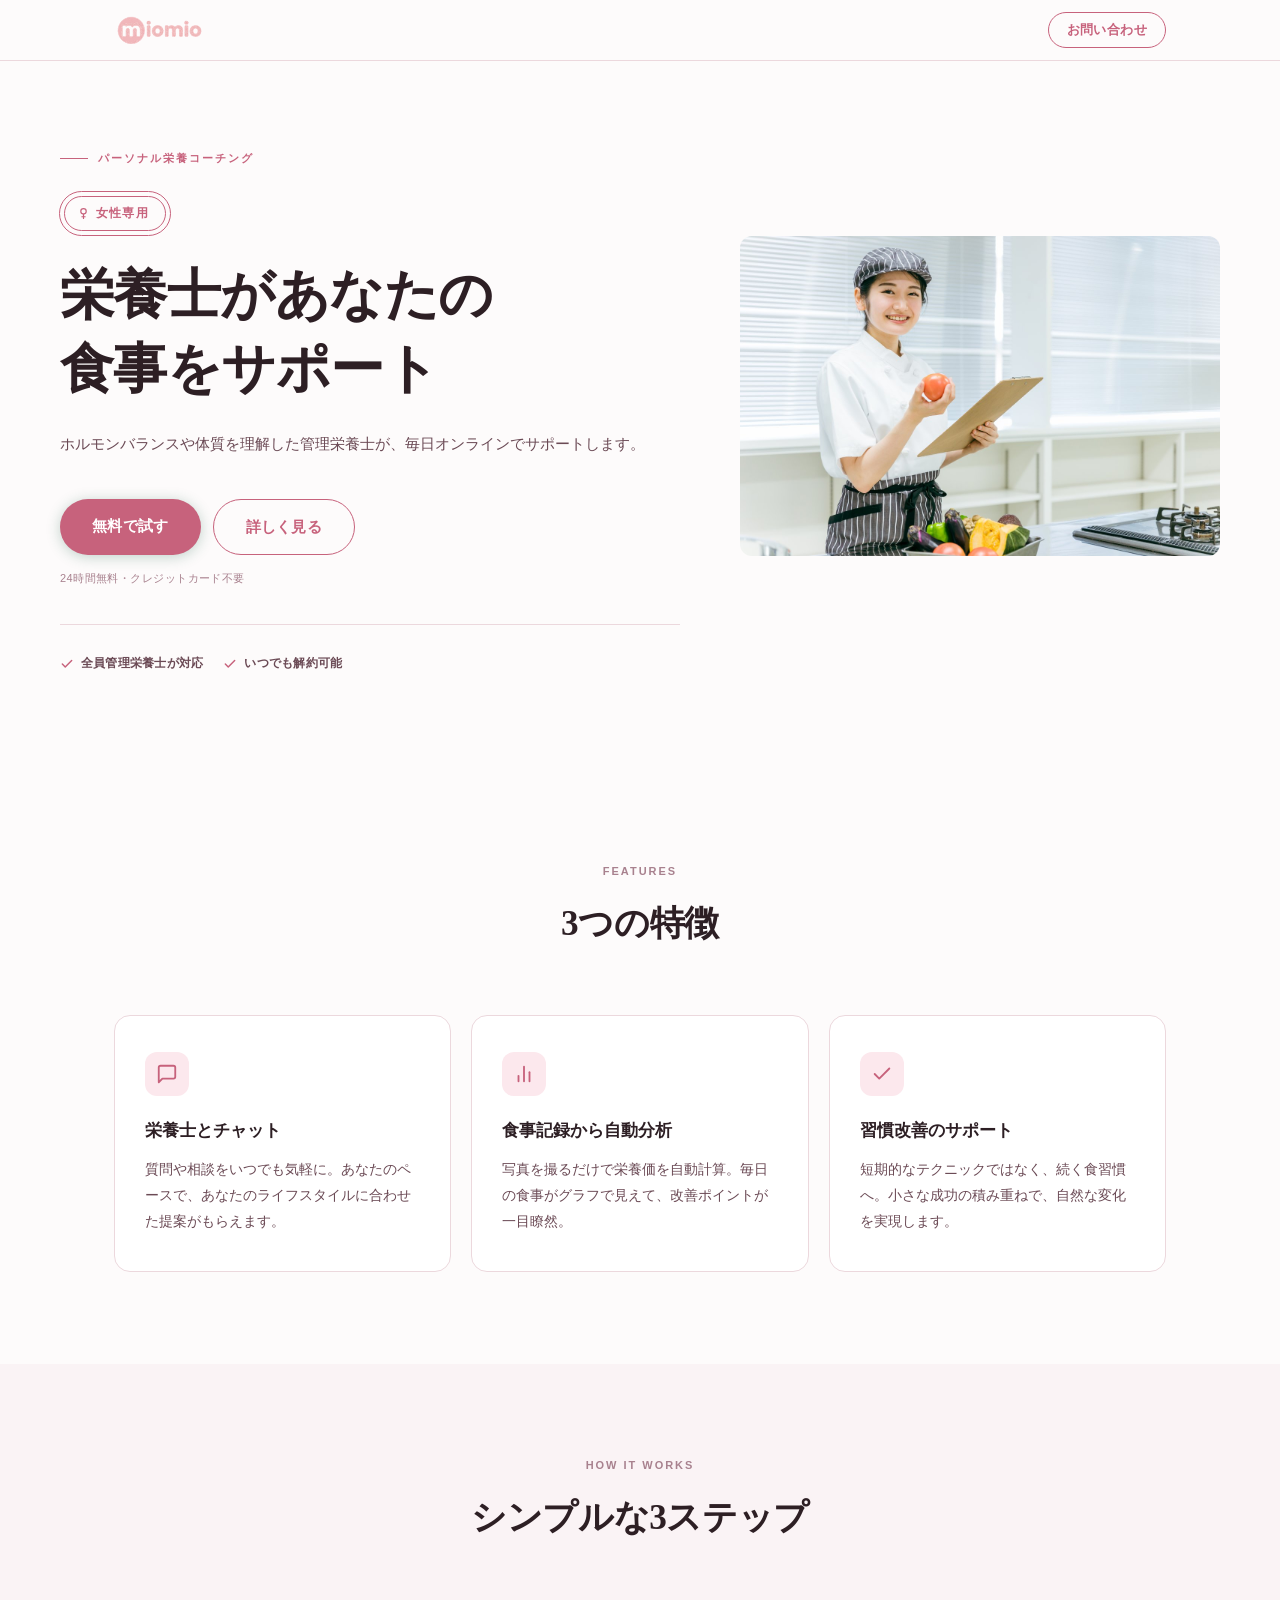
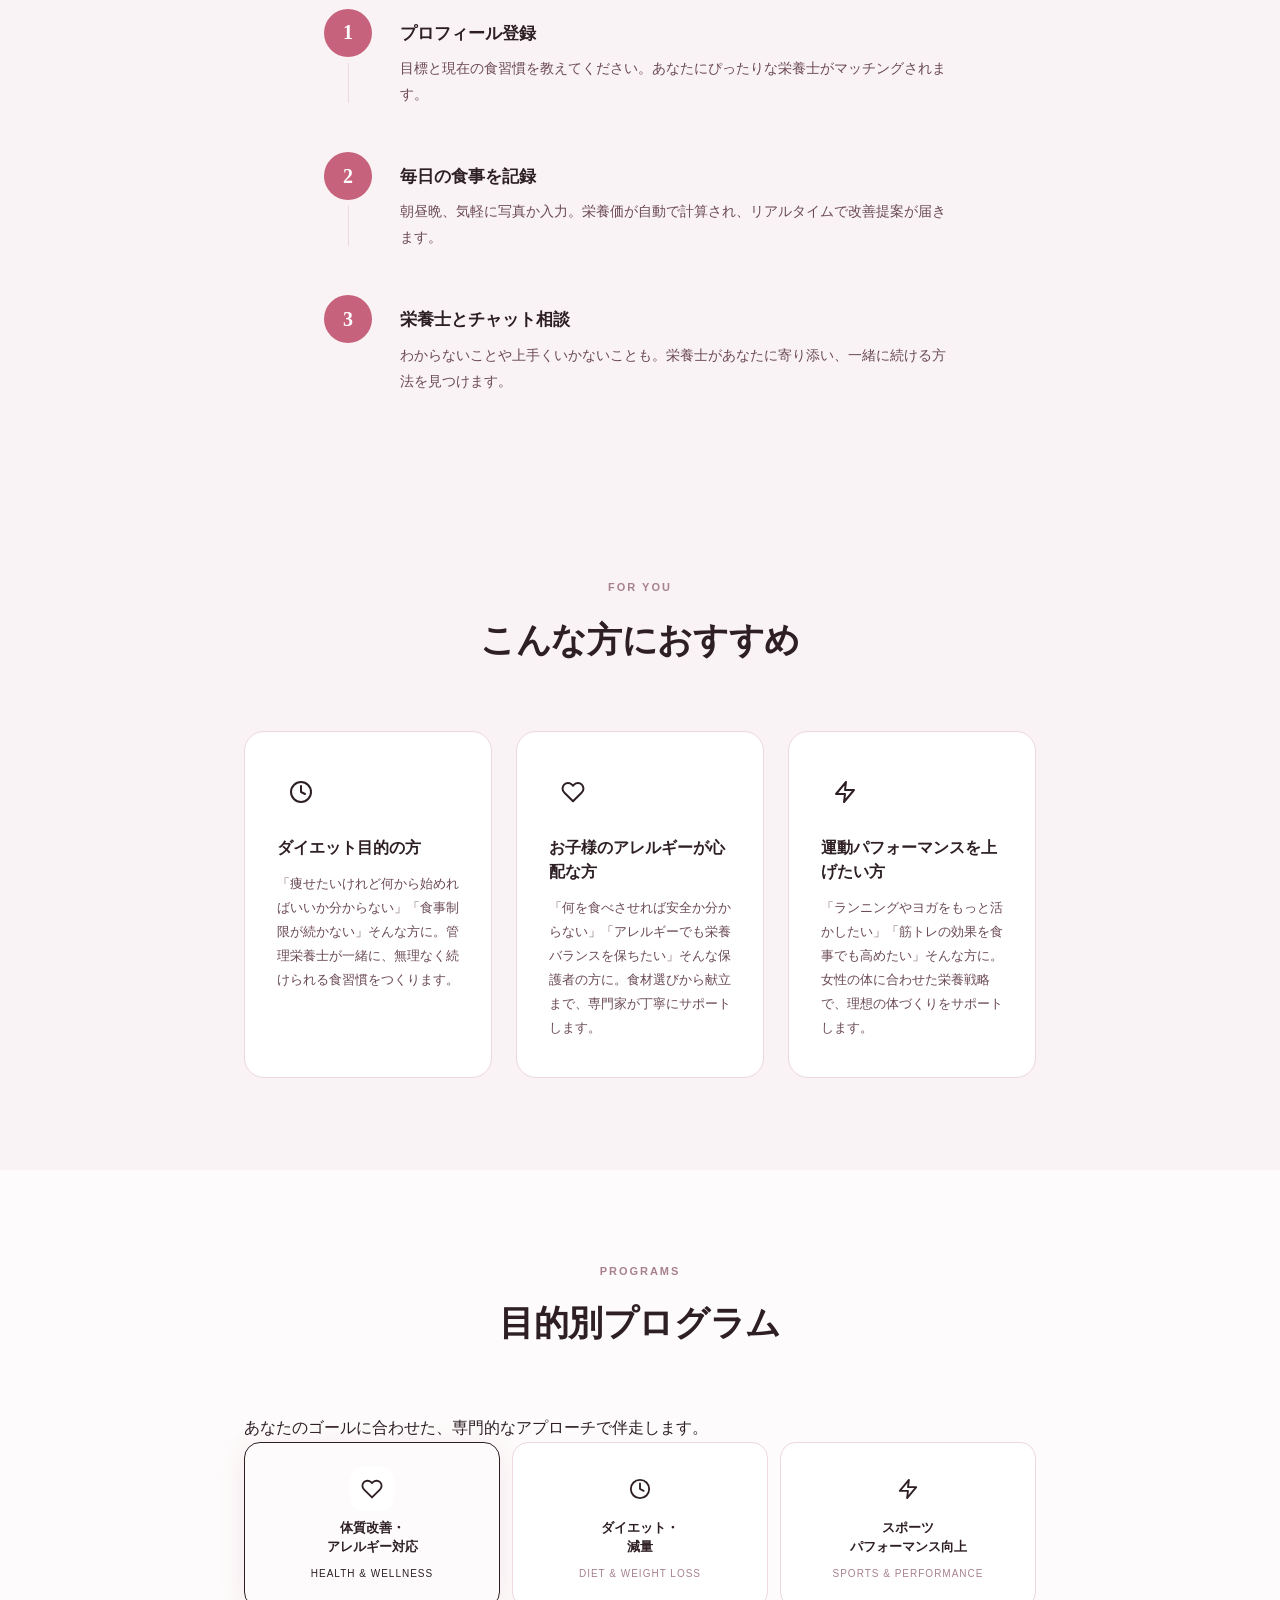
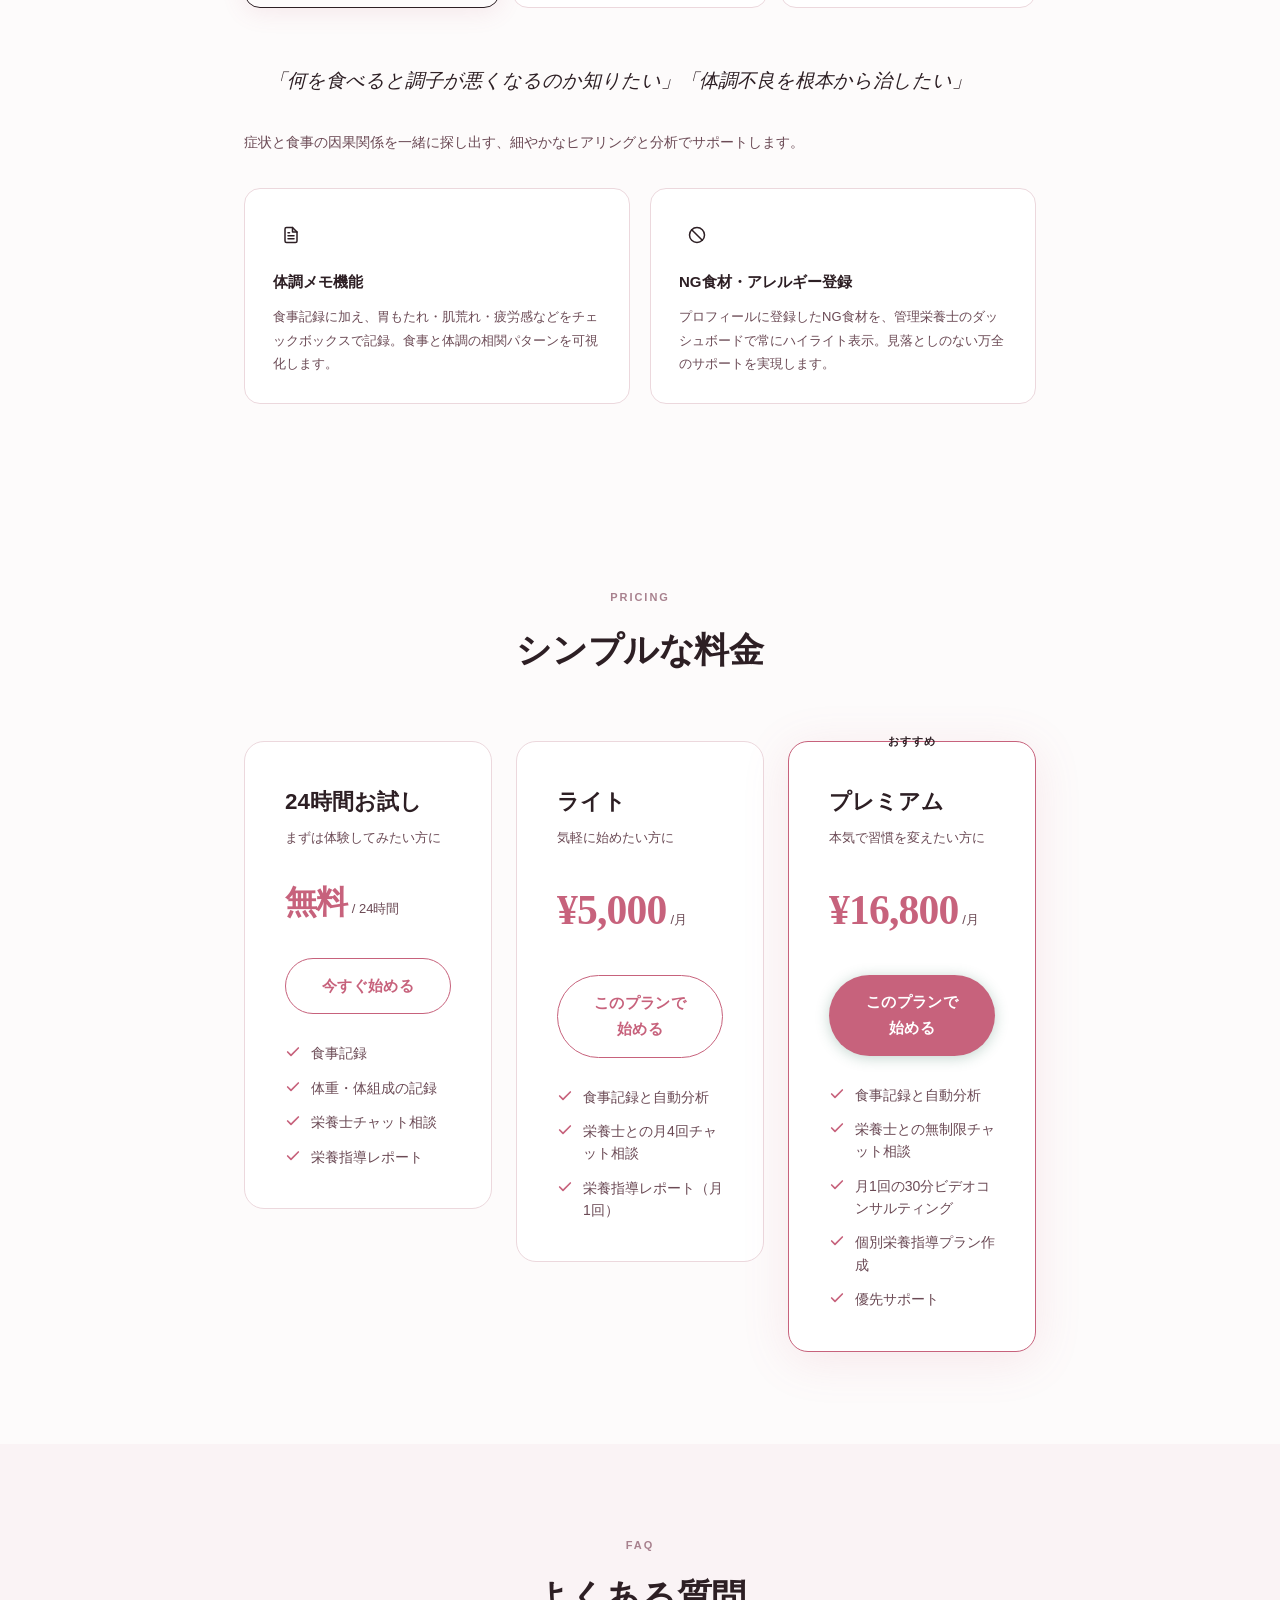
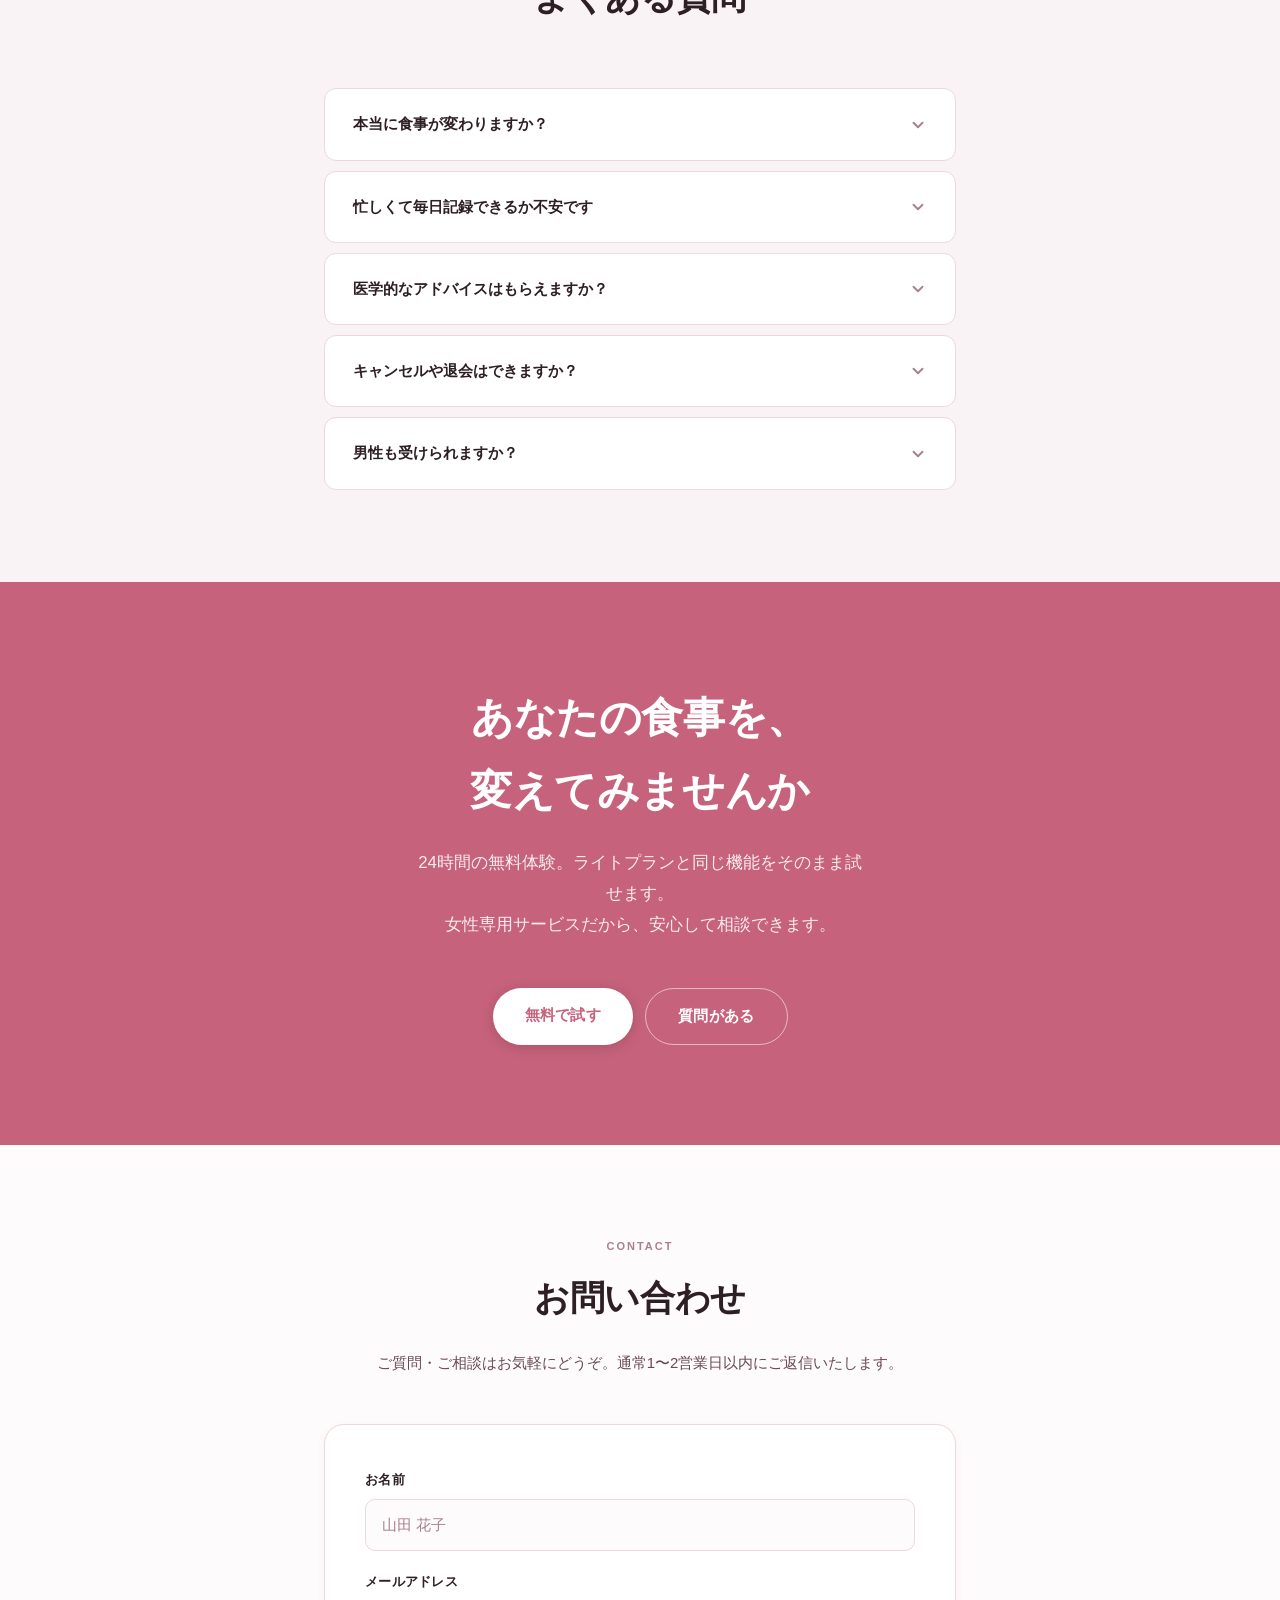
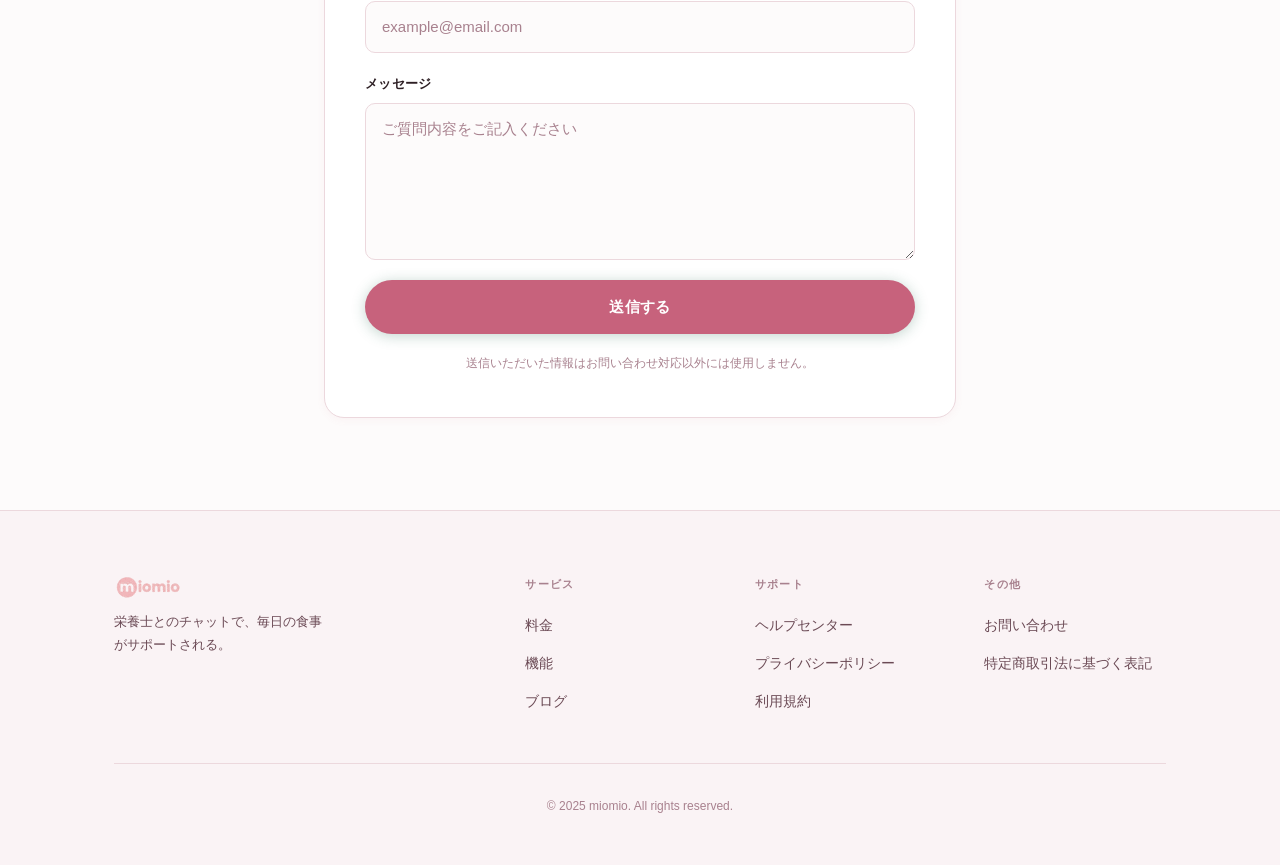
==== commit 7df44ce0: "Update premium plan price to ¥16,800 (tax included)" ====
--- a/index.html
+++ b/index.html
@@ -309,7 +309,7 @@
           <h3>プレミアム</h3>
           <p class="plan__desc">本気で習慣を変えたい方に</p>
           <div class="plan__price">
-            <span class="plan__amount">¥15,000</span>
+            <span class="plan__amount">¥16,800</span>
             <span class="plan__period">/月</span>
           </div>
           <a href="apply.html" class="btn btn--primary">このプランで始める</a>
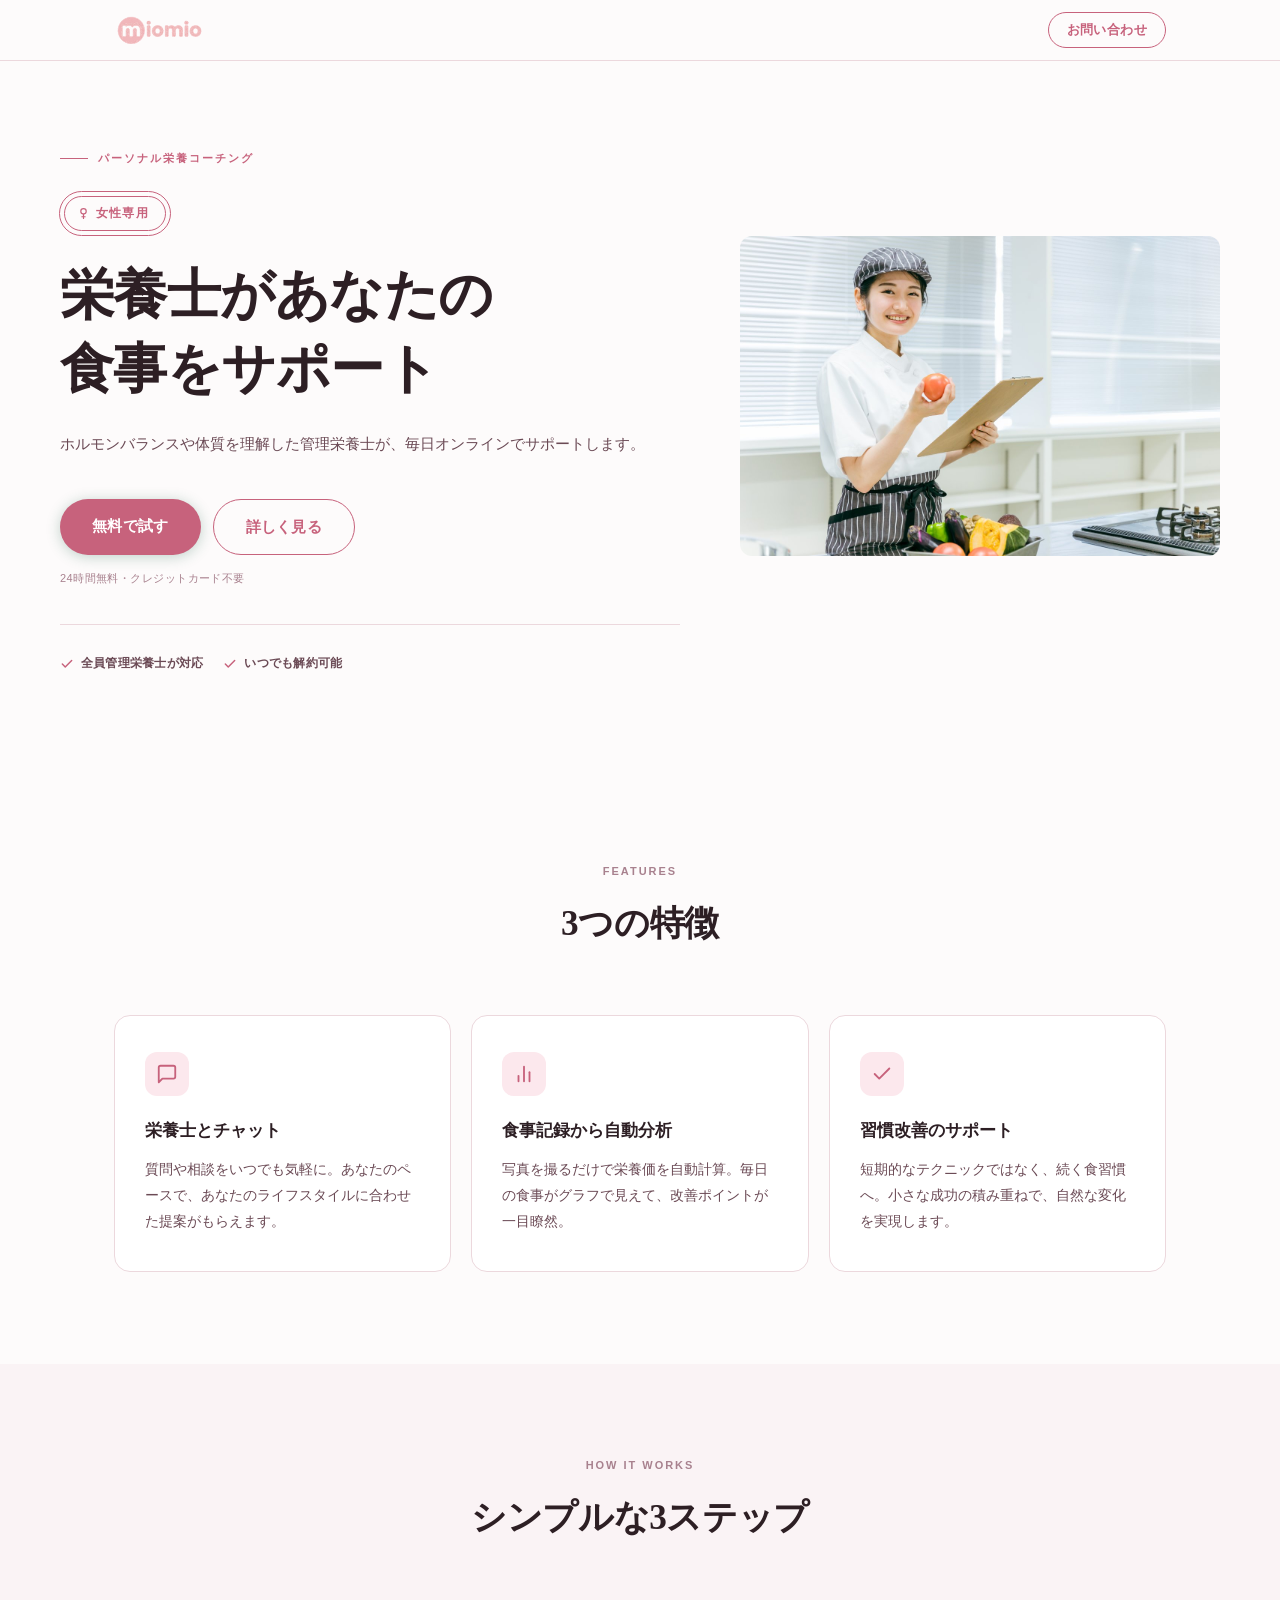
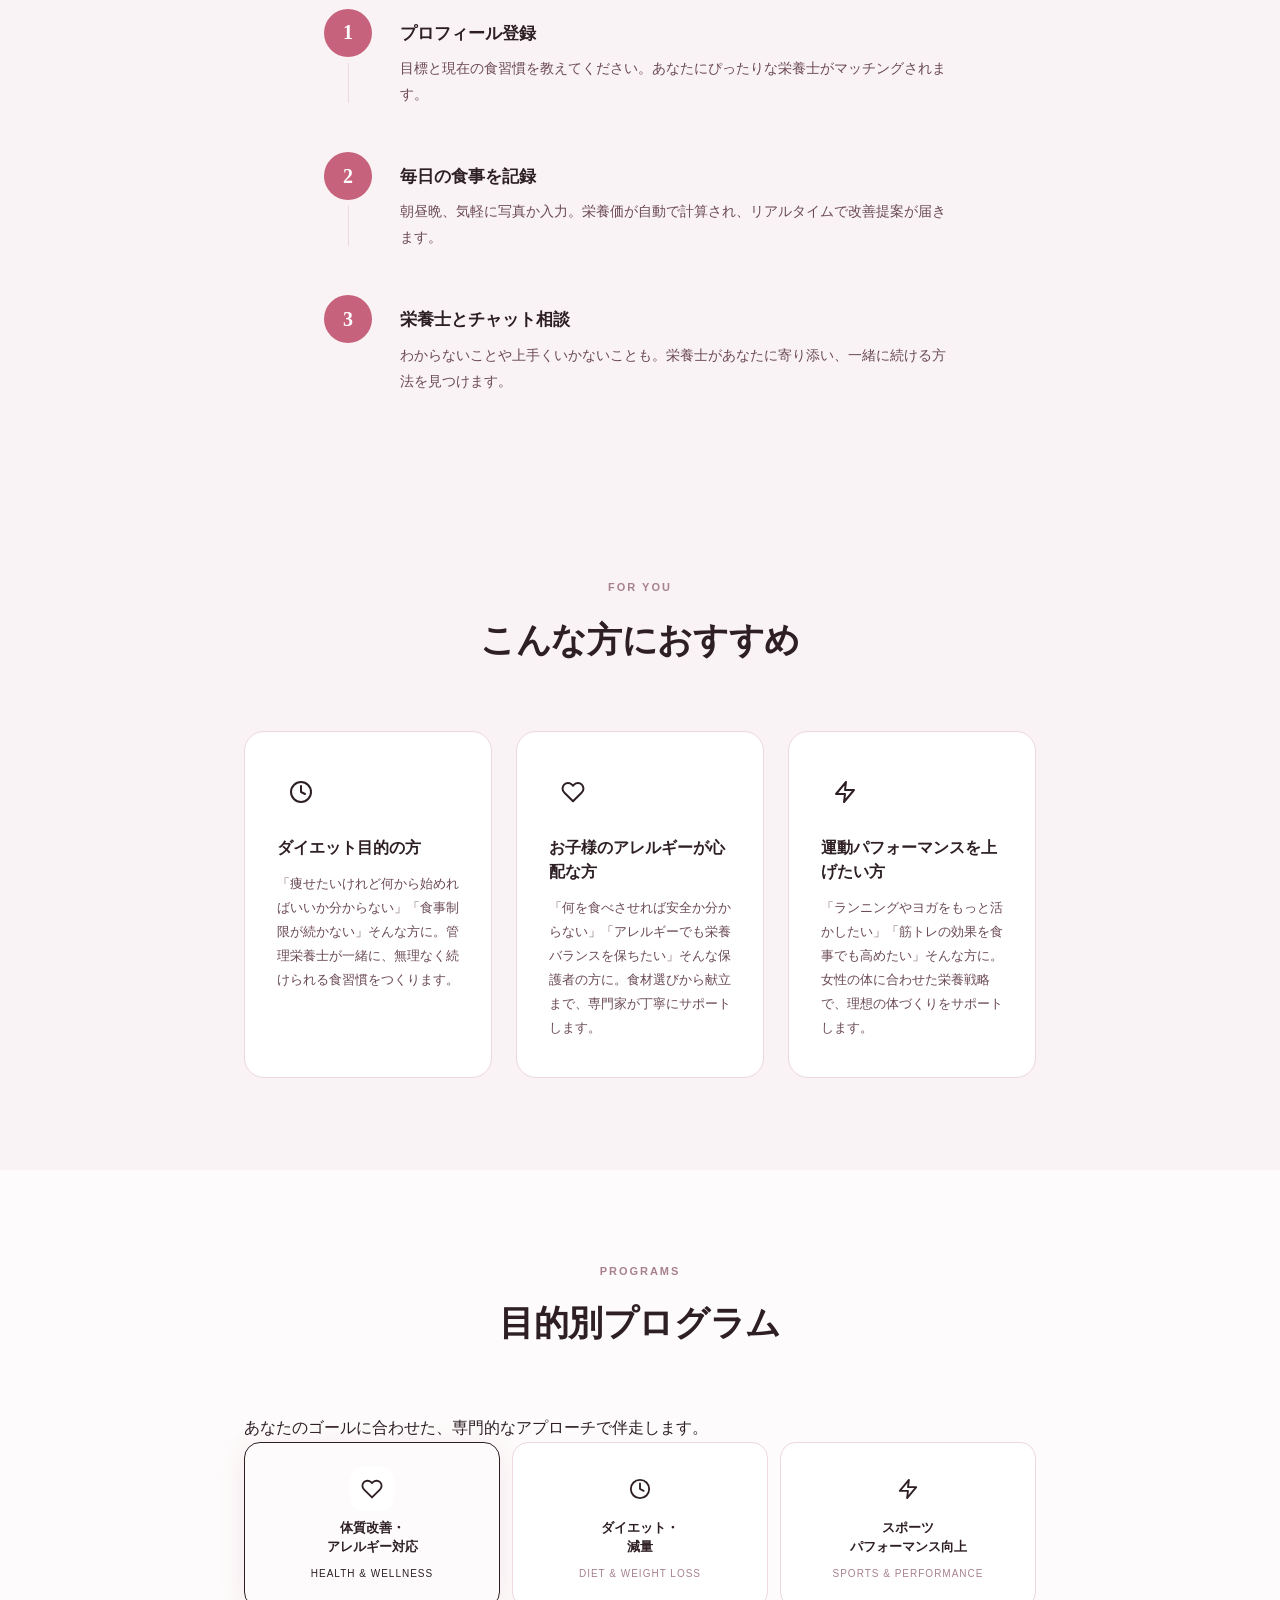
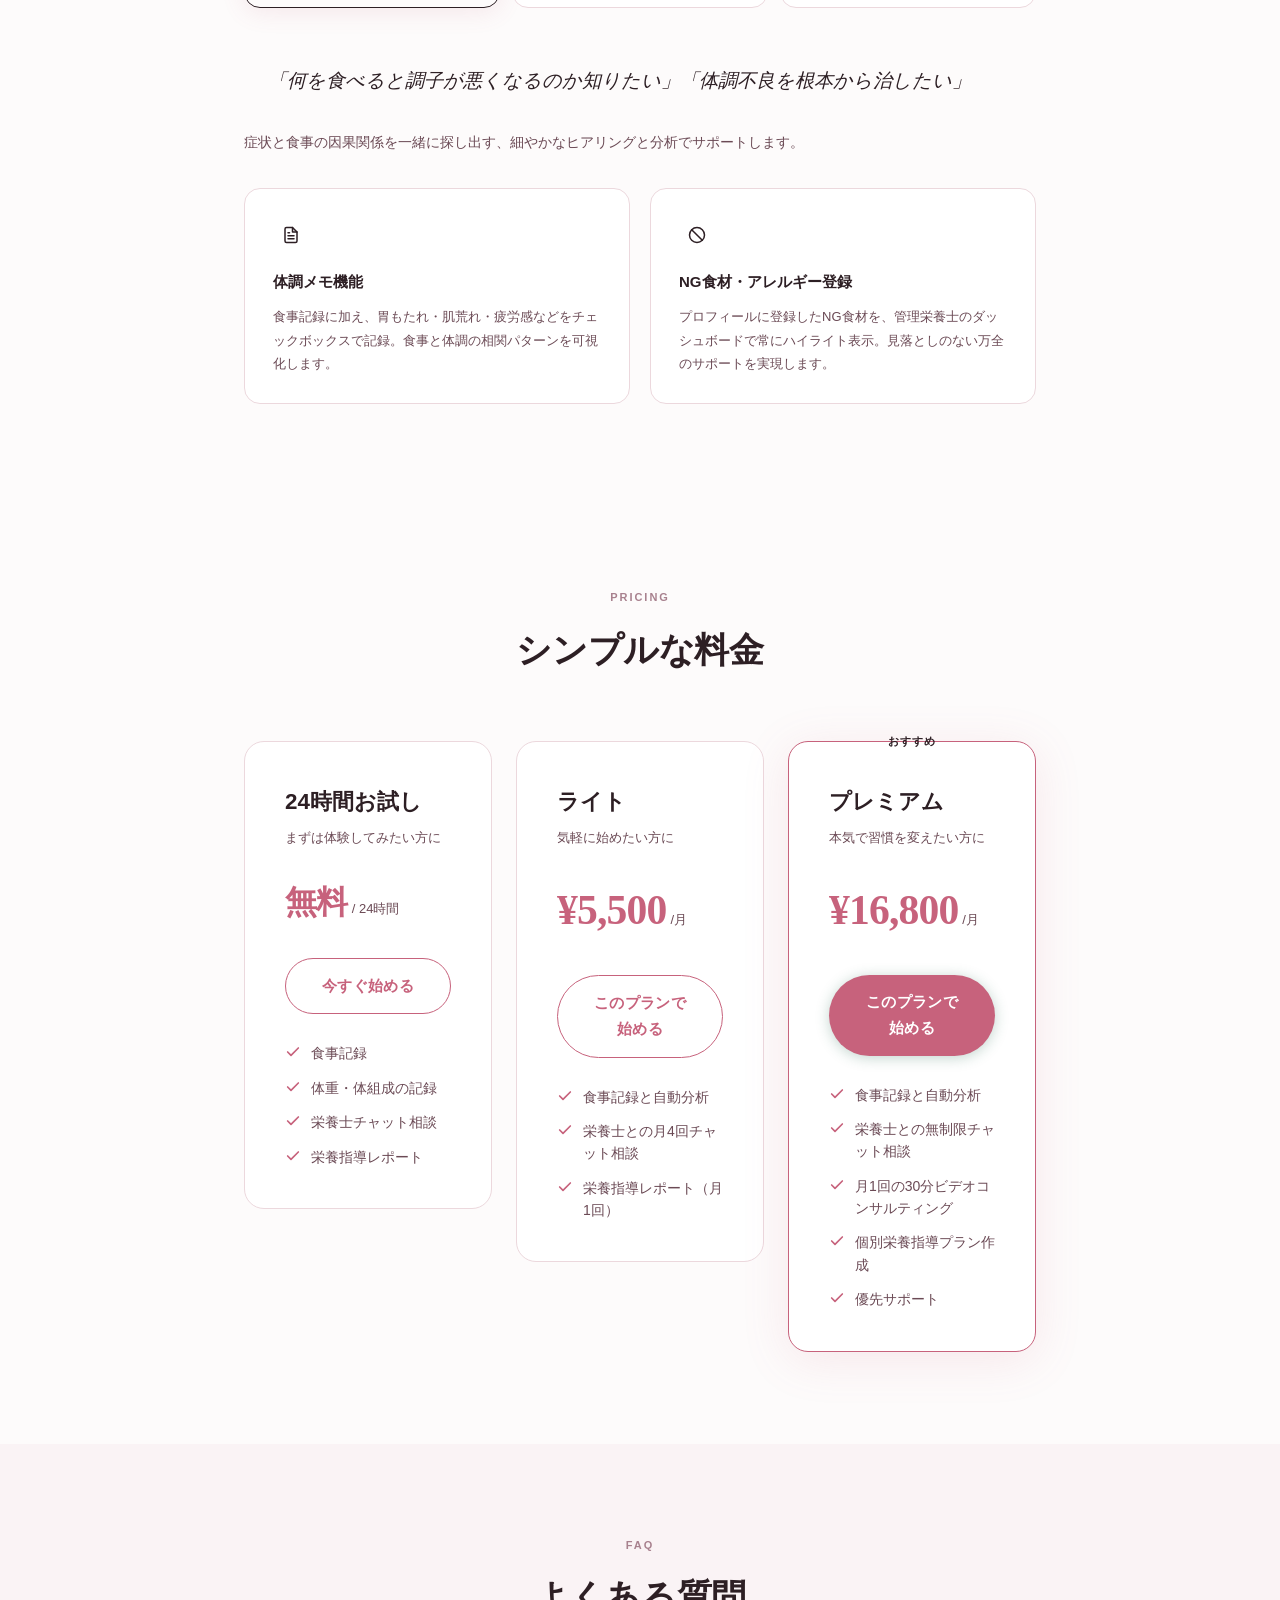
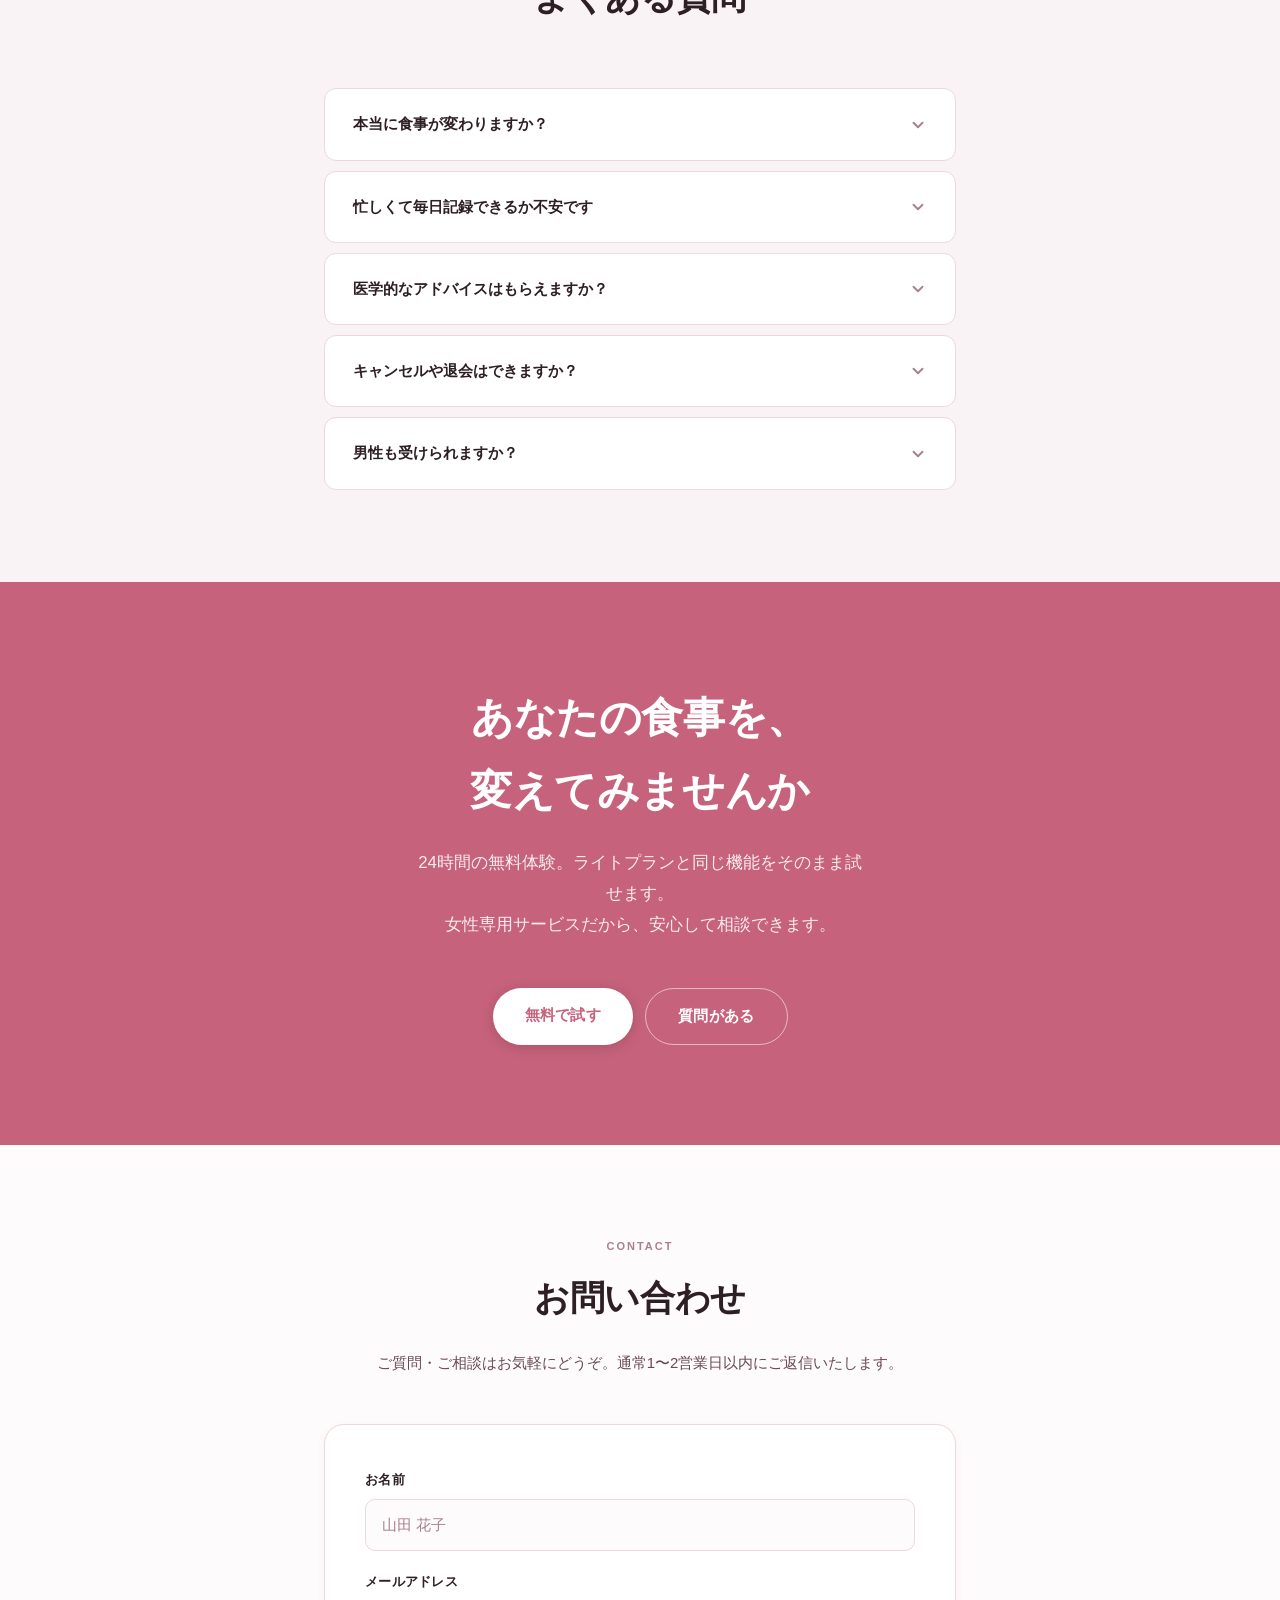
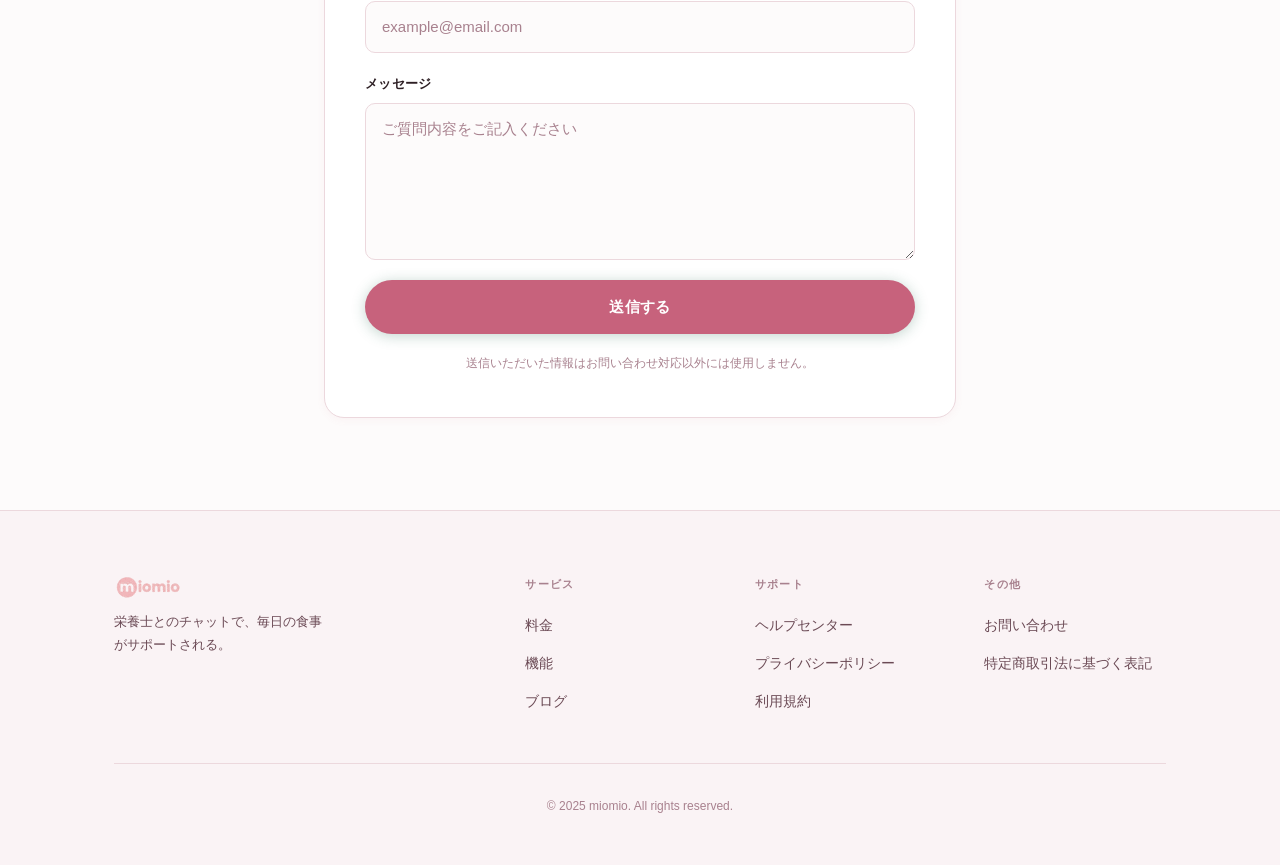
==== commit 15267e14: "Update light plan display price to ¥5,500 (tax included)" ====
--- a/index.html
+++ b/index.html
@@ -294,7 +294,7 @@
           <h3>ライト</h3>
           <p class="plan__desc">気軽に始めたい方に</p>
           <div class="plan__price">
-            <span class="plan__amount">¥5,000</span>
+            <span class="plan__amount">¥5,500</span>
             <span class="plan__period">/月</span>
           </div>
           <a href="apply.html" class="btn btn--outline">このプランで始める</a>
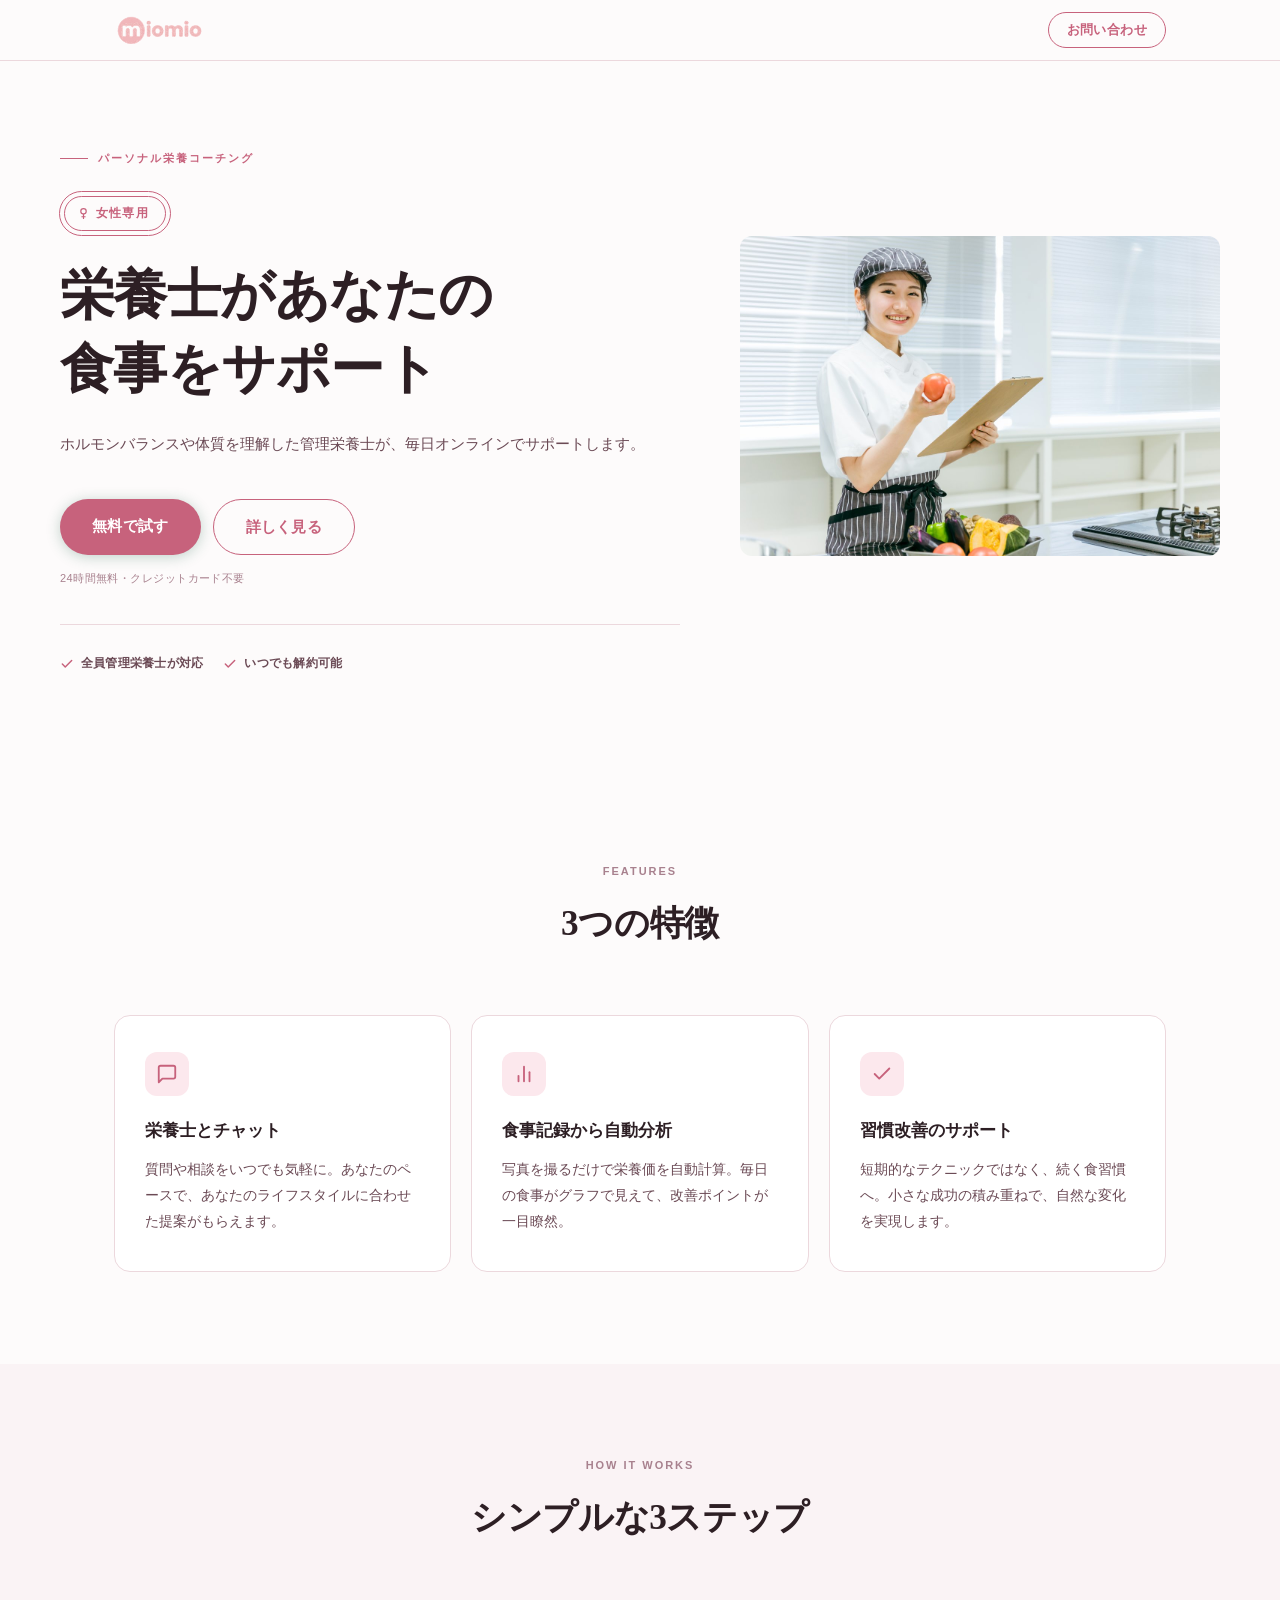
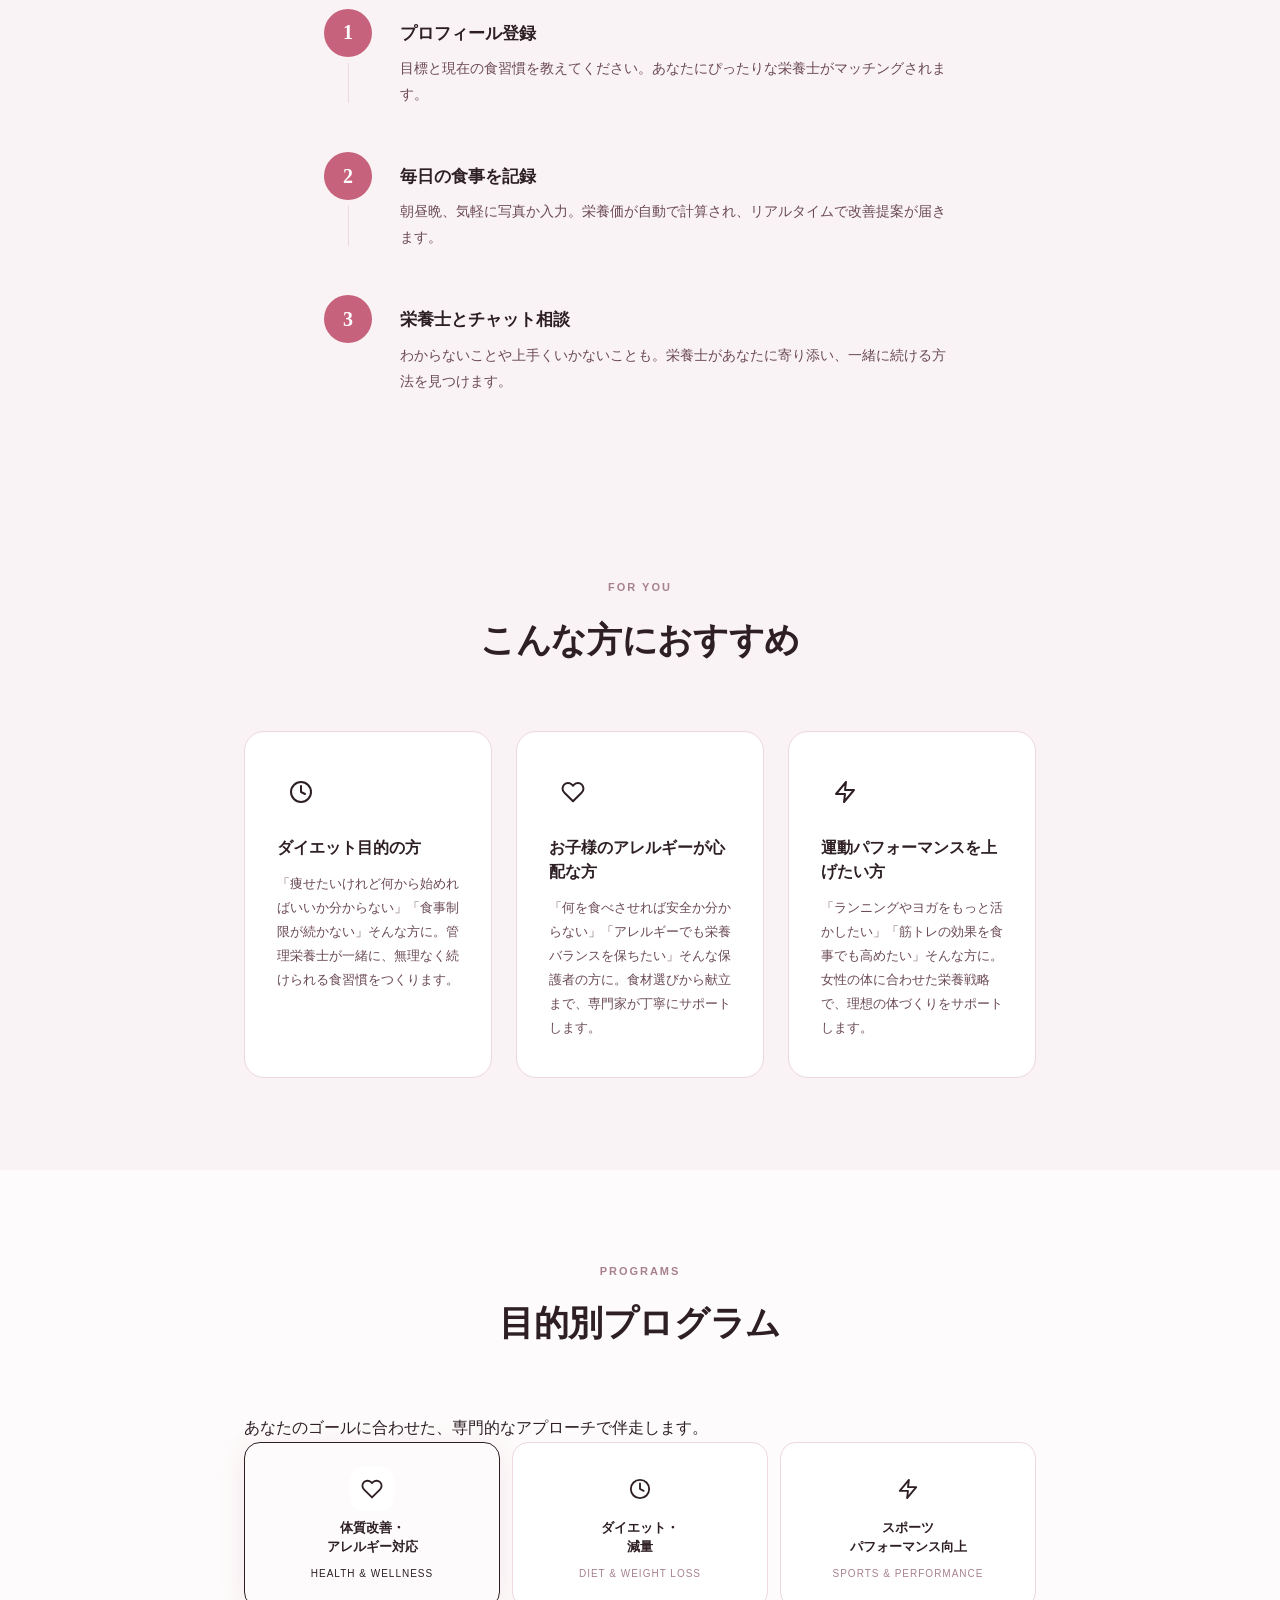
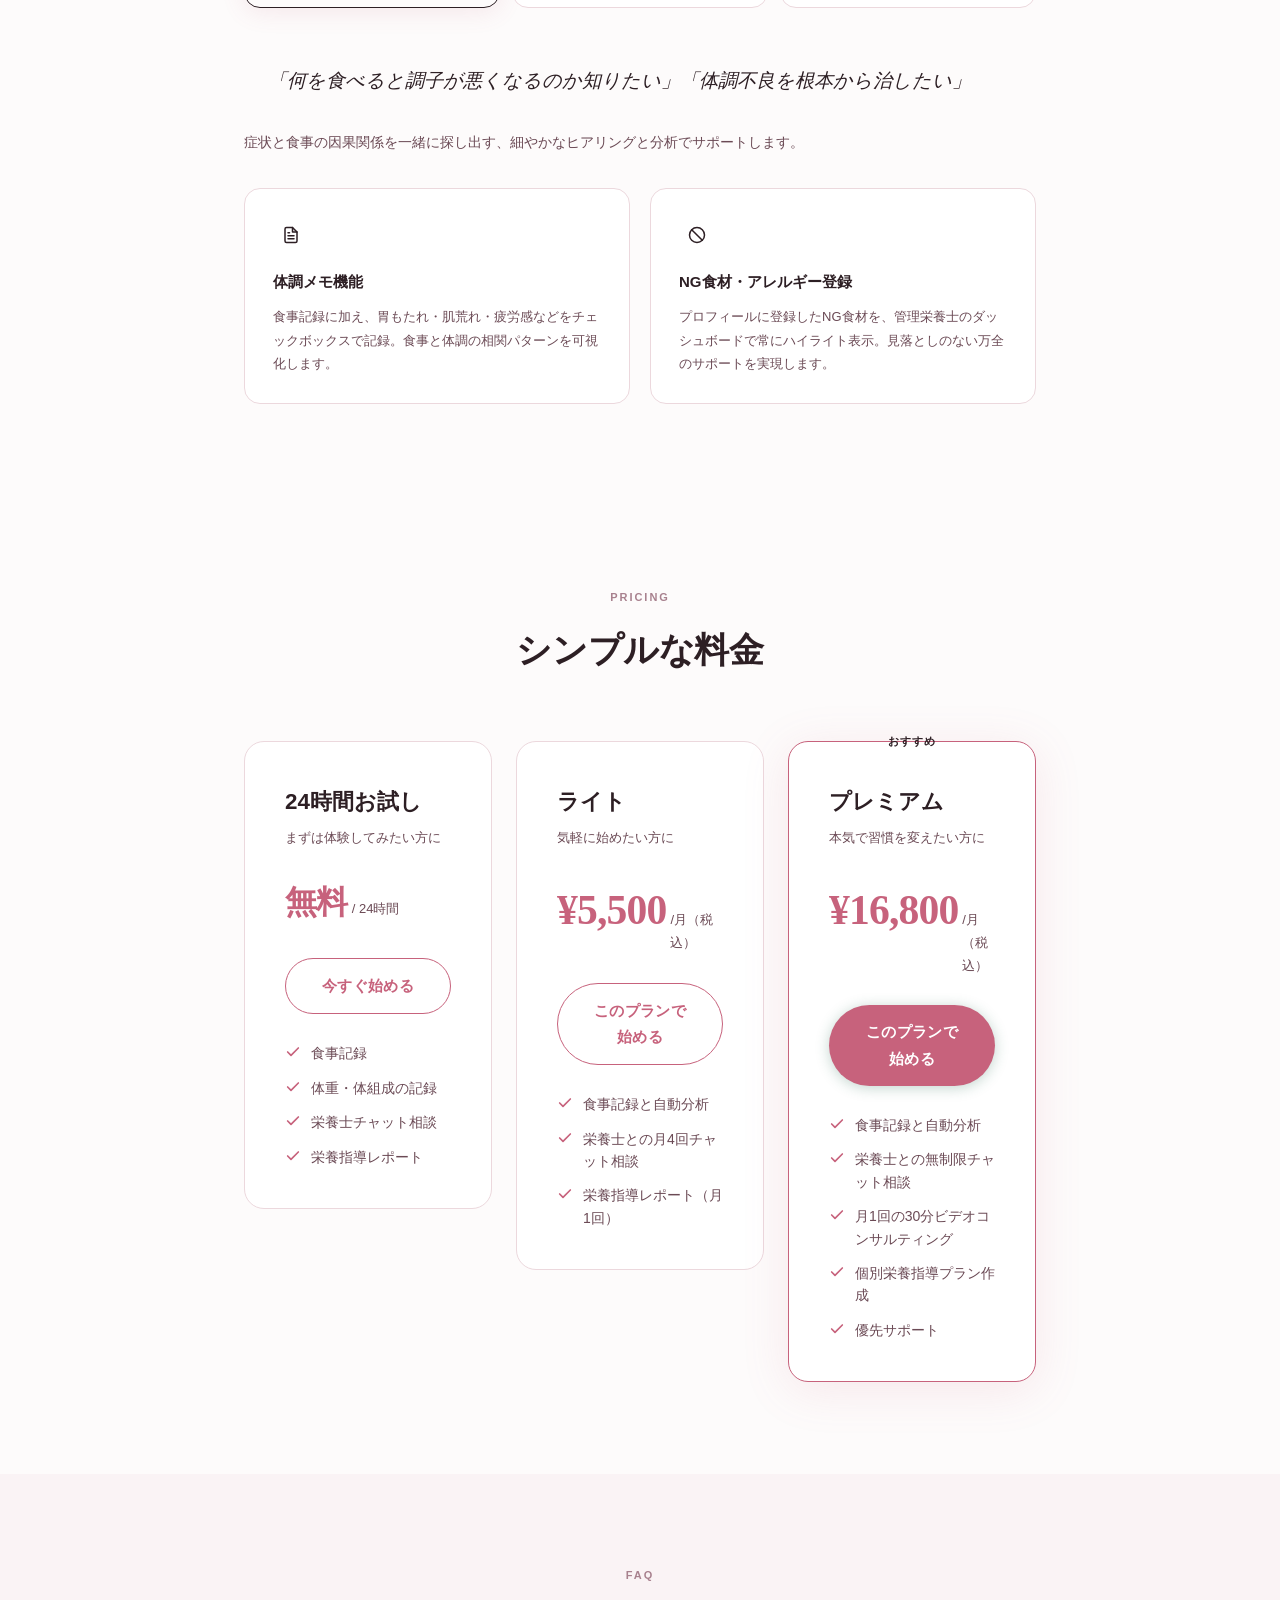
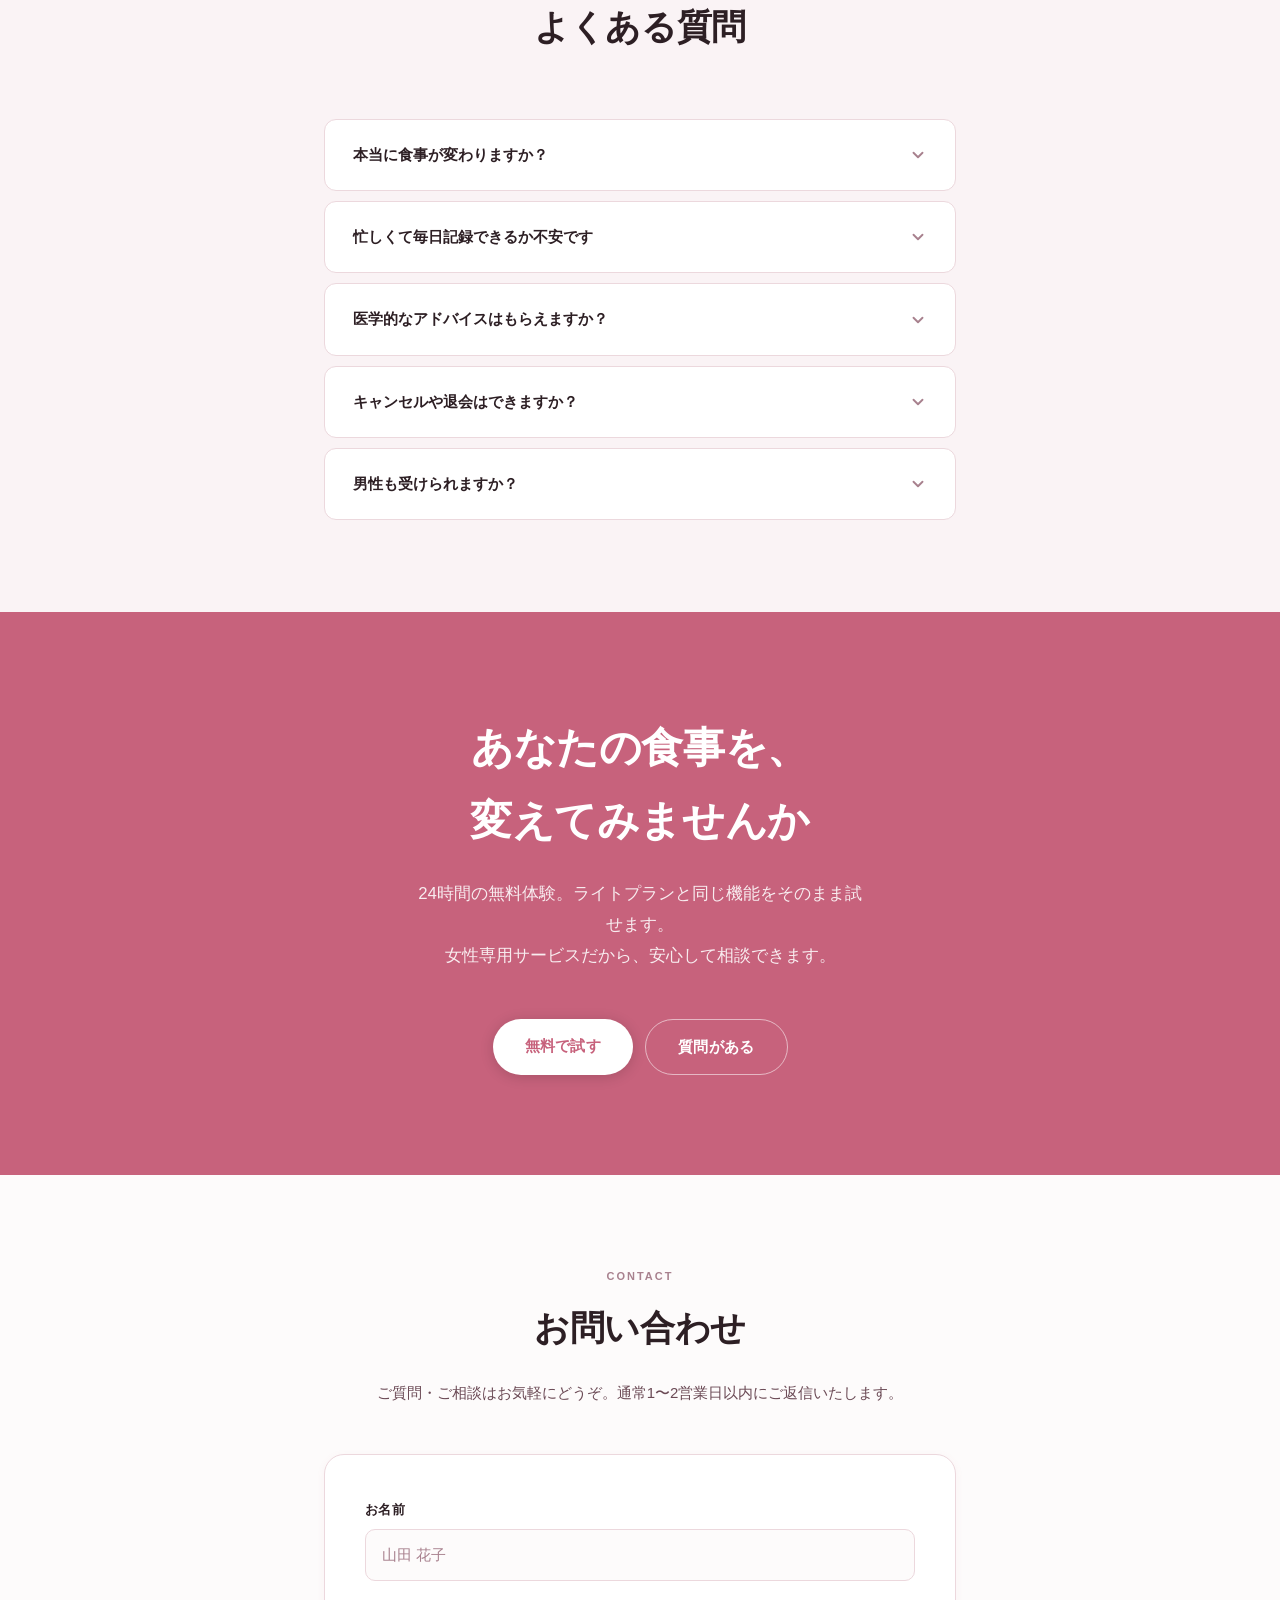
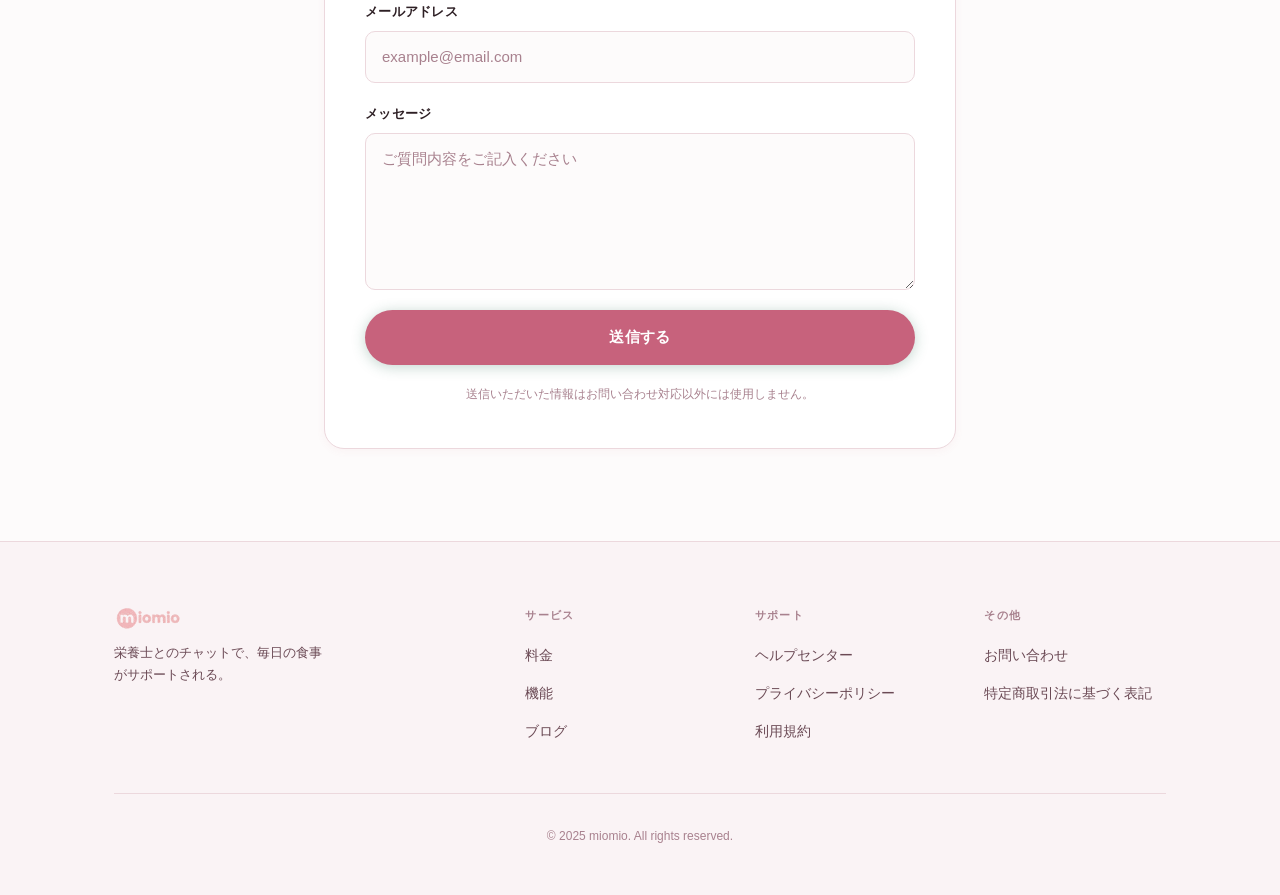
==== commit 884f737f: "Add 税込 label to plan prices" ====
--- a/index.html
+++ b/index.html
@@ -295,7 +295,7 @@
           <p class="plan__desc">気軽に始めたい方に</p>
           <div class="plan__price">
             <span class="plan__amount">¥5,500</span>
-            <span class="plan__period">/月</span>
+            <span class="plan__period">/月（税込）</span>
           </div>
           <a href="apply.html" class="btn btn--outline">このプランで始める</a>
           <ul class="plan__features">
@@ -310,7 +310,7 @@
           <p class="plan__desc">本気で習慣を変えたい方に</p>
           <div class="plan__price">
             <span class="plan__amount">¥16,800</span>
-            <span class="plan__period">/月</span>
+            <span class="plan__period">/月（税込）</span>
           </div>
           <a href="apply.html" class="btn btn--primary">このプランで始める</a>
           <ul class="plan__features">
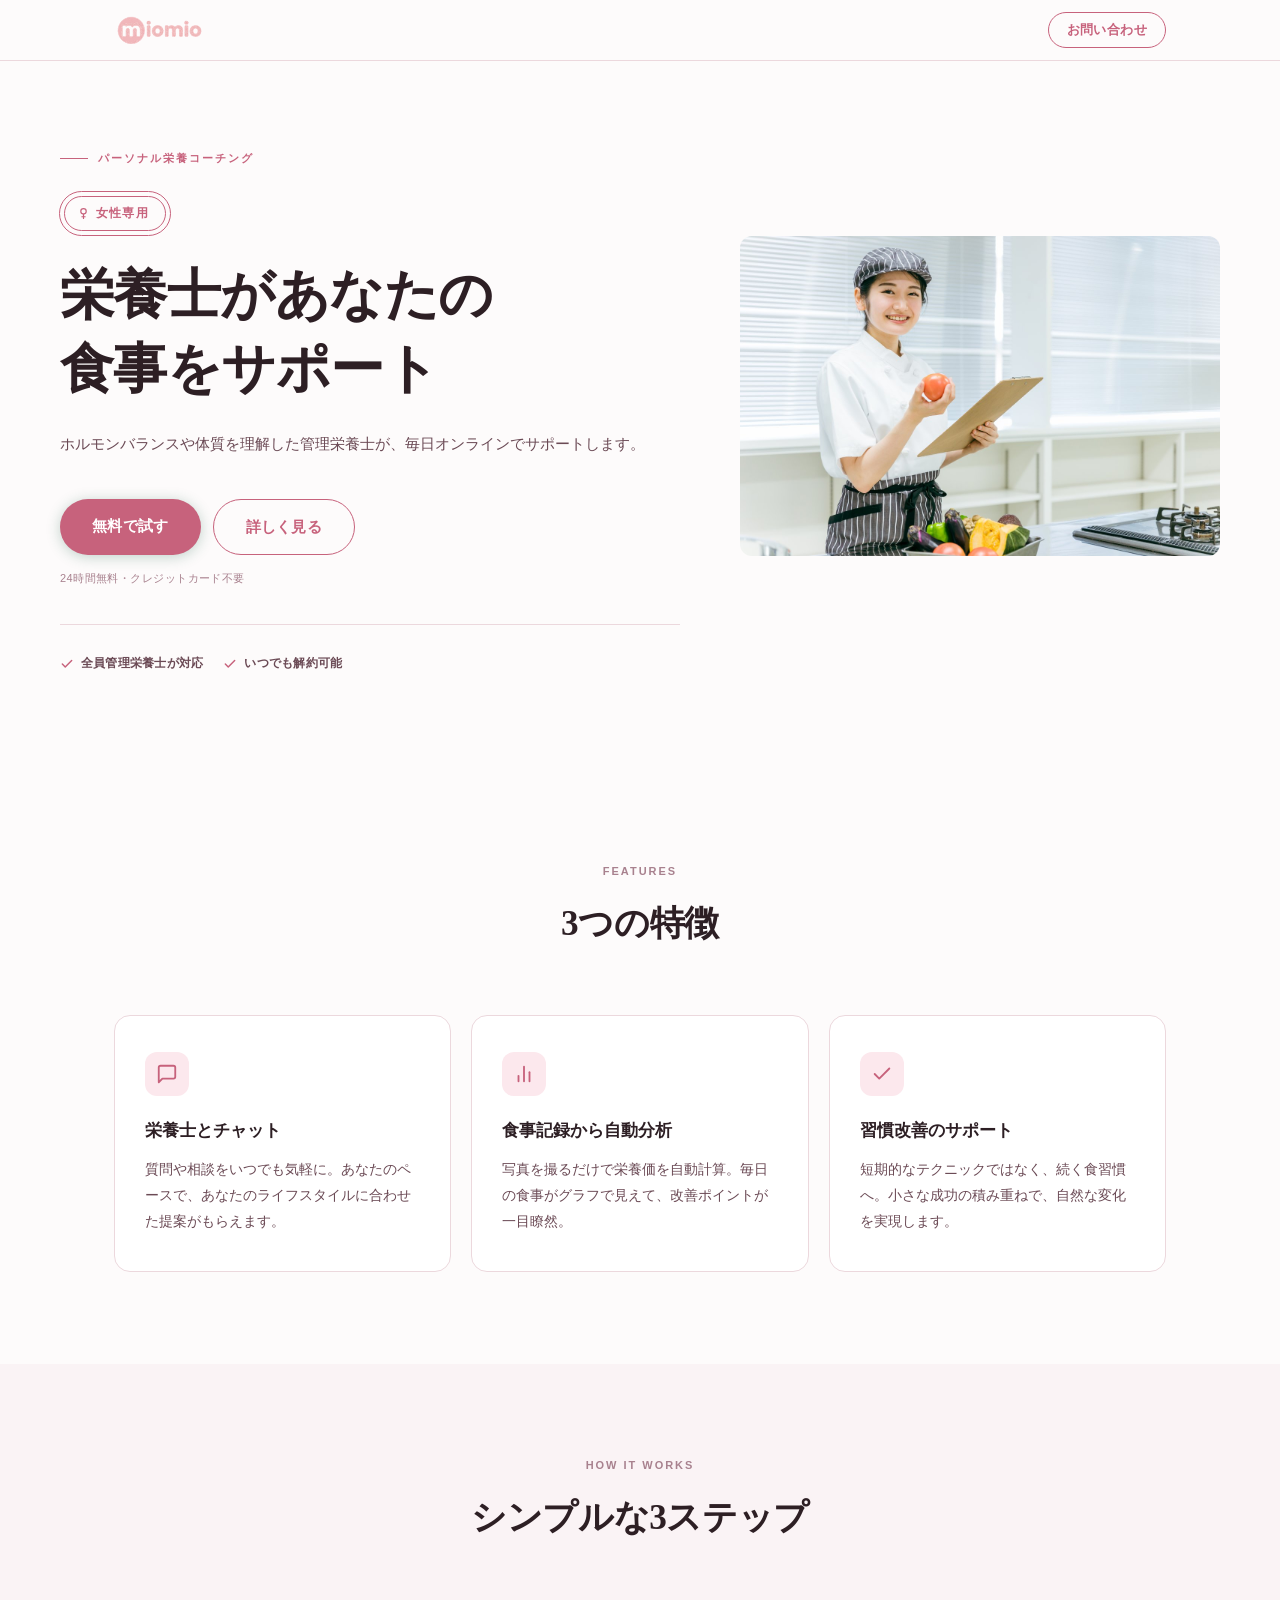
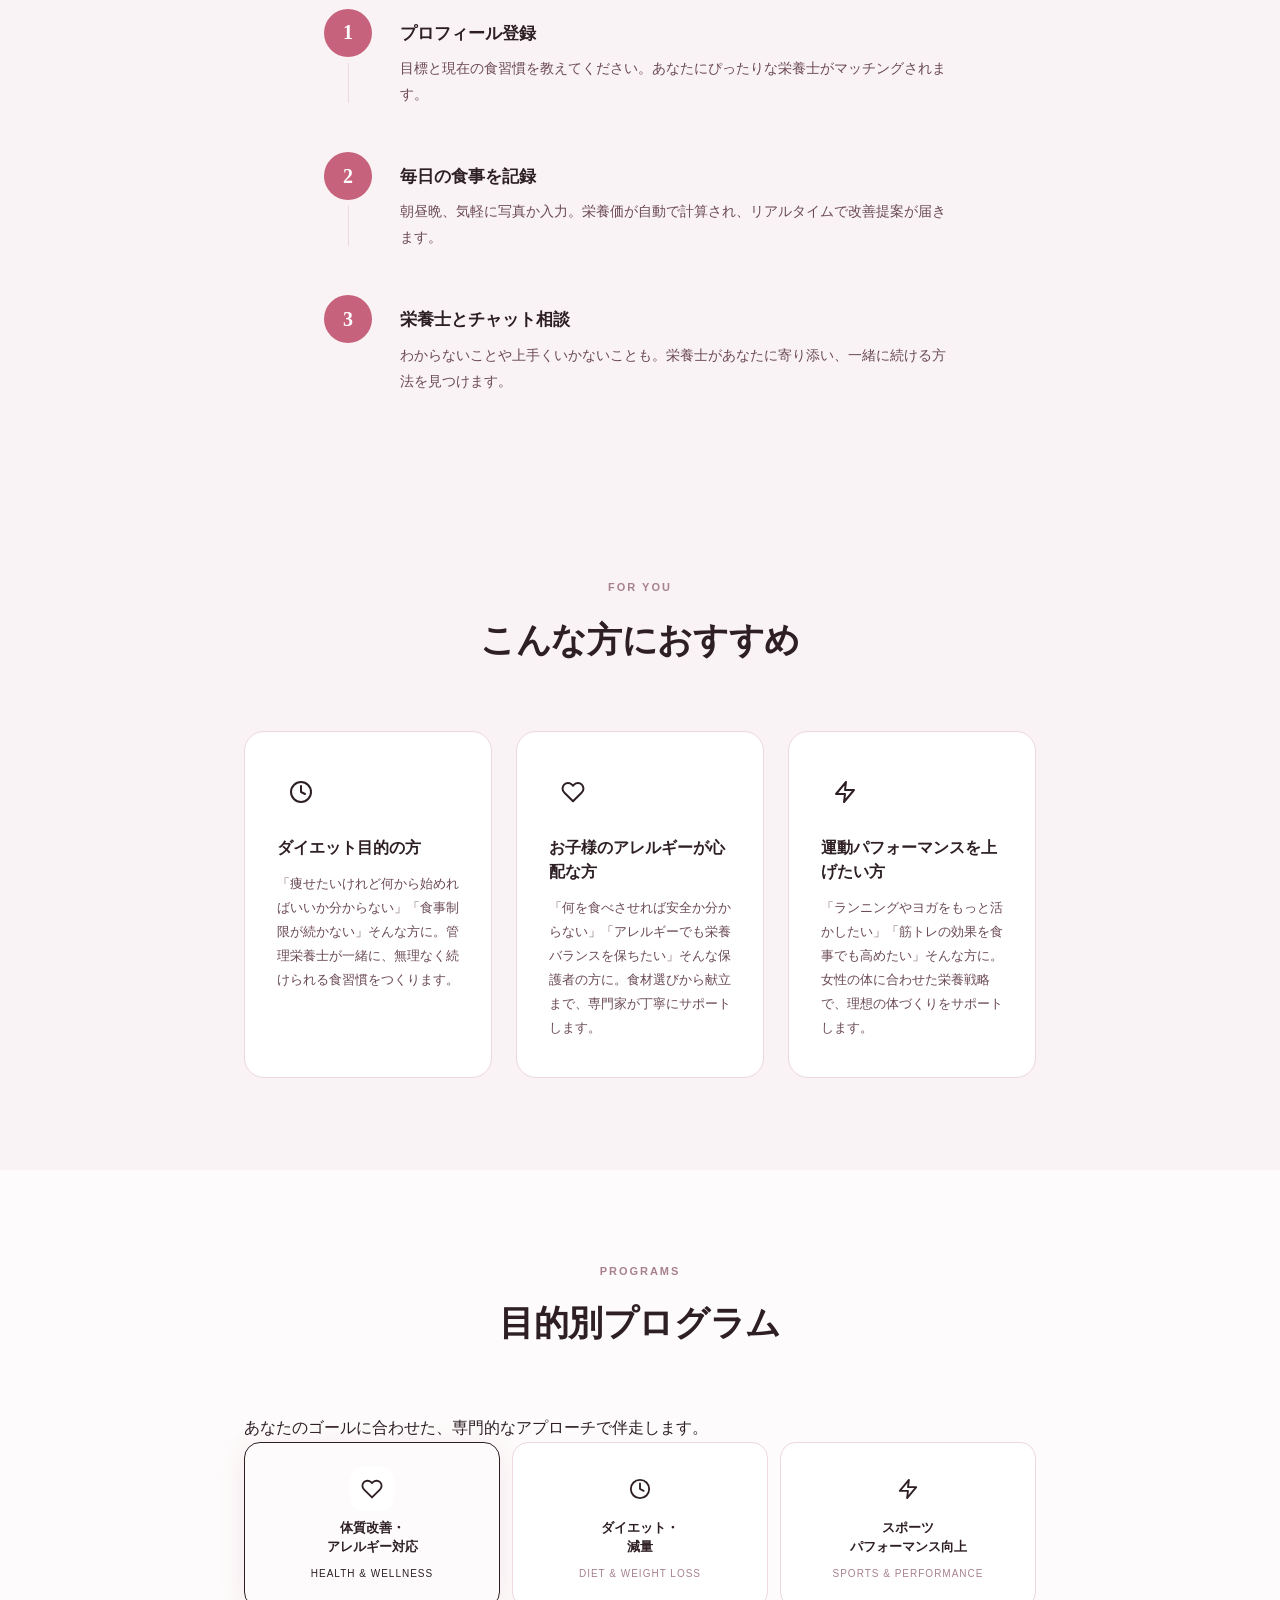
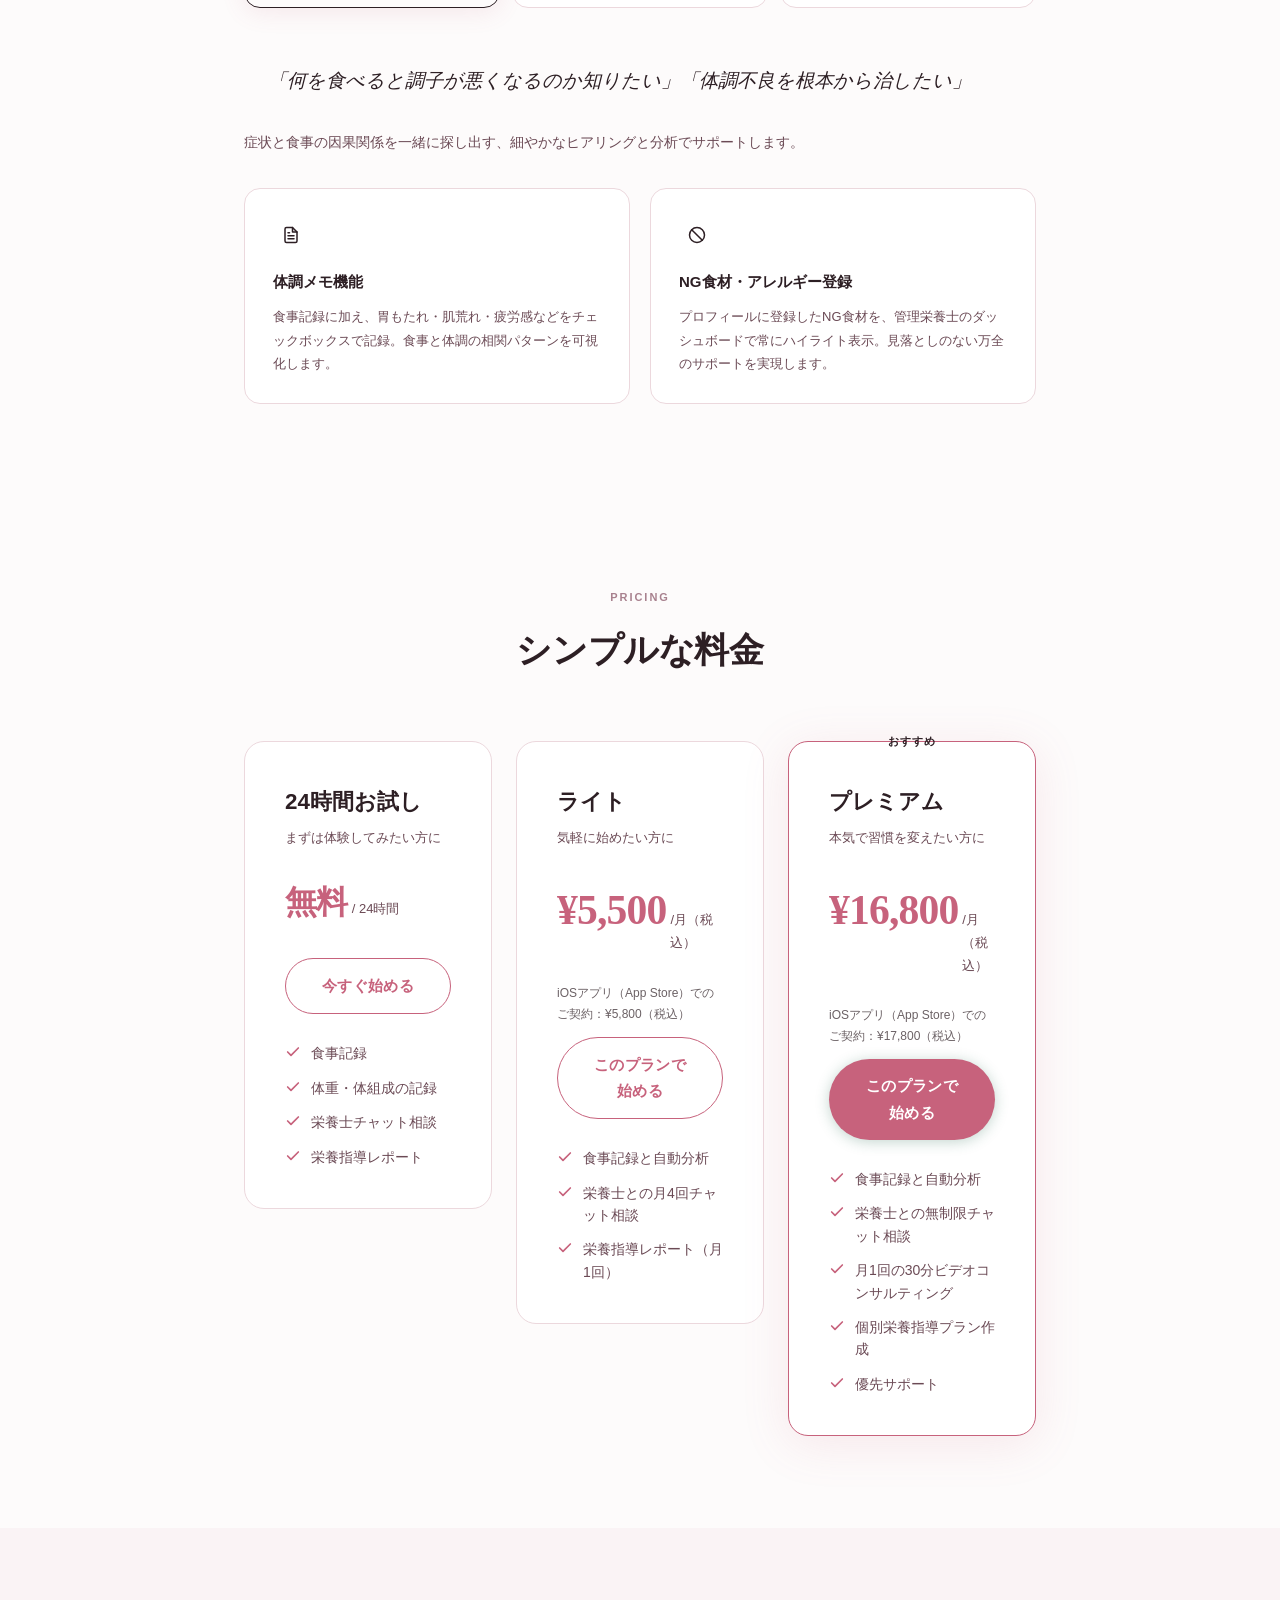
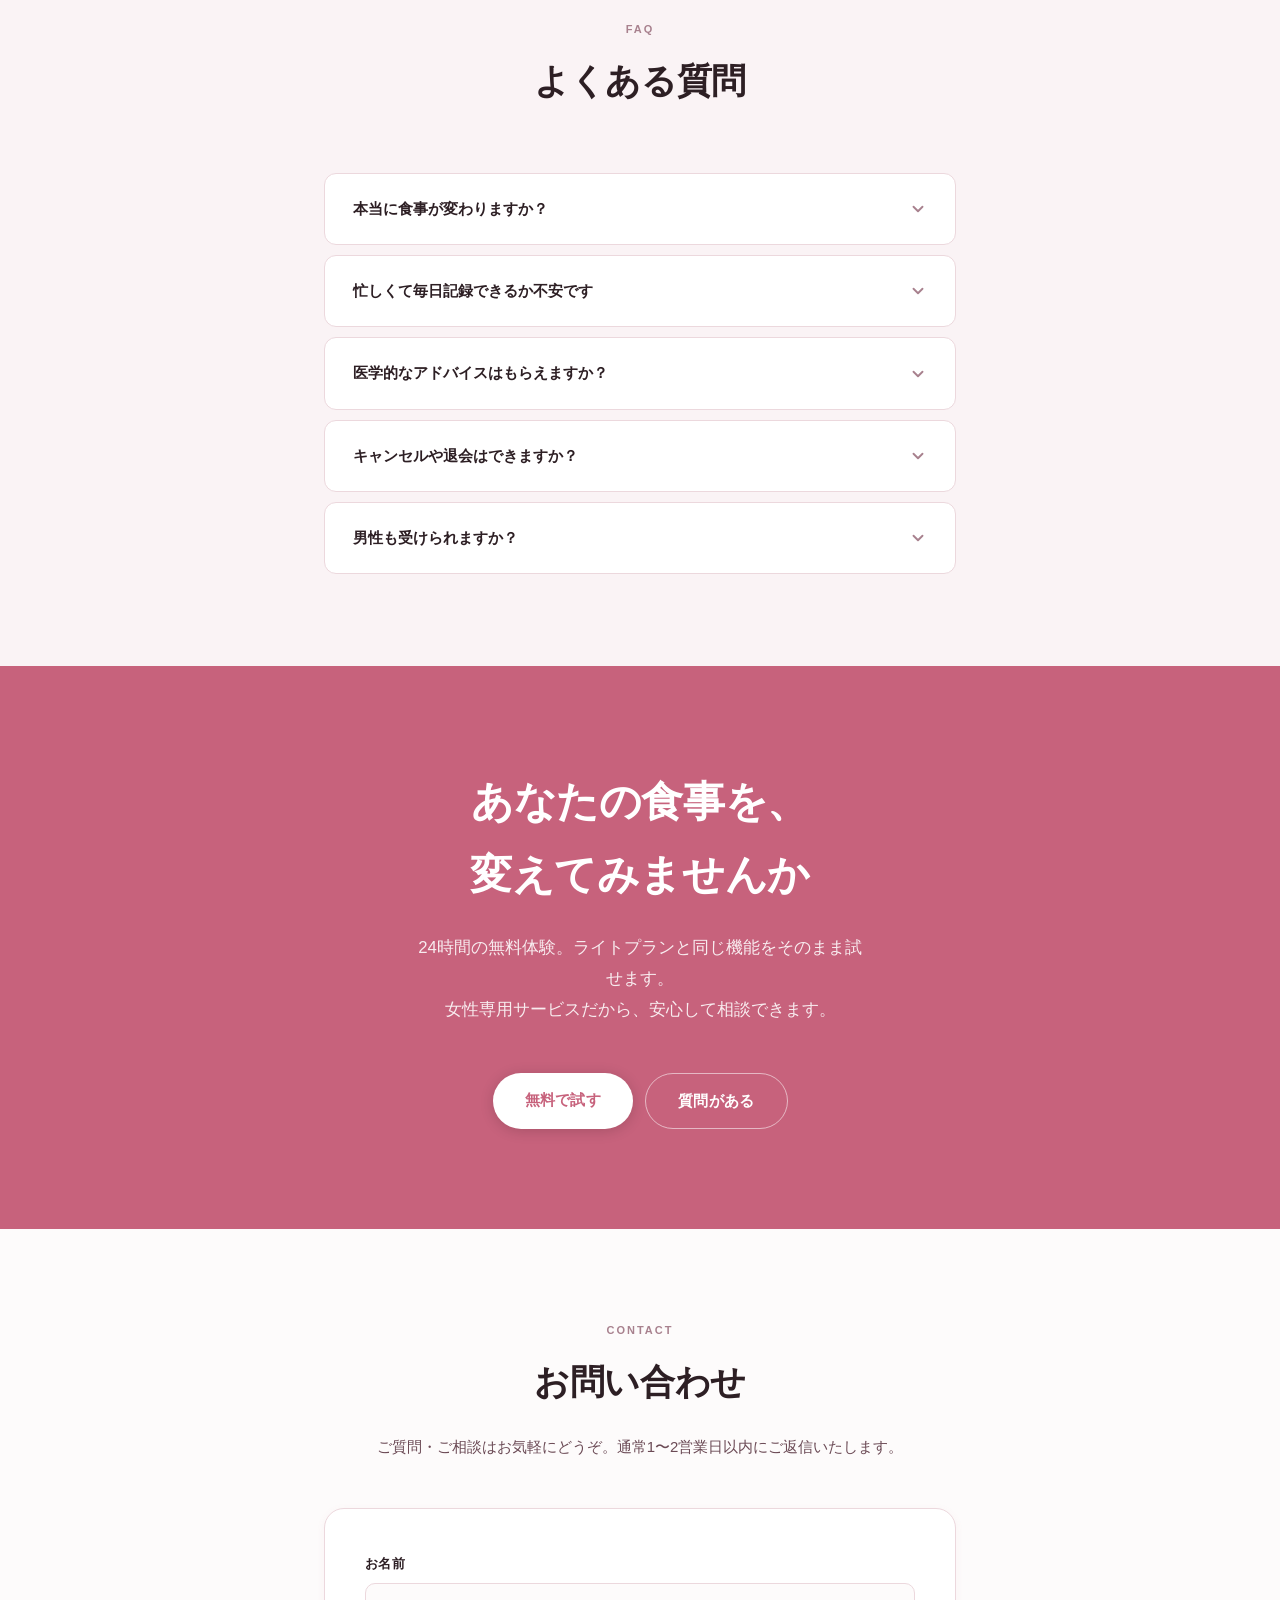
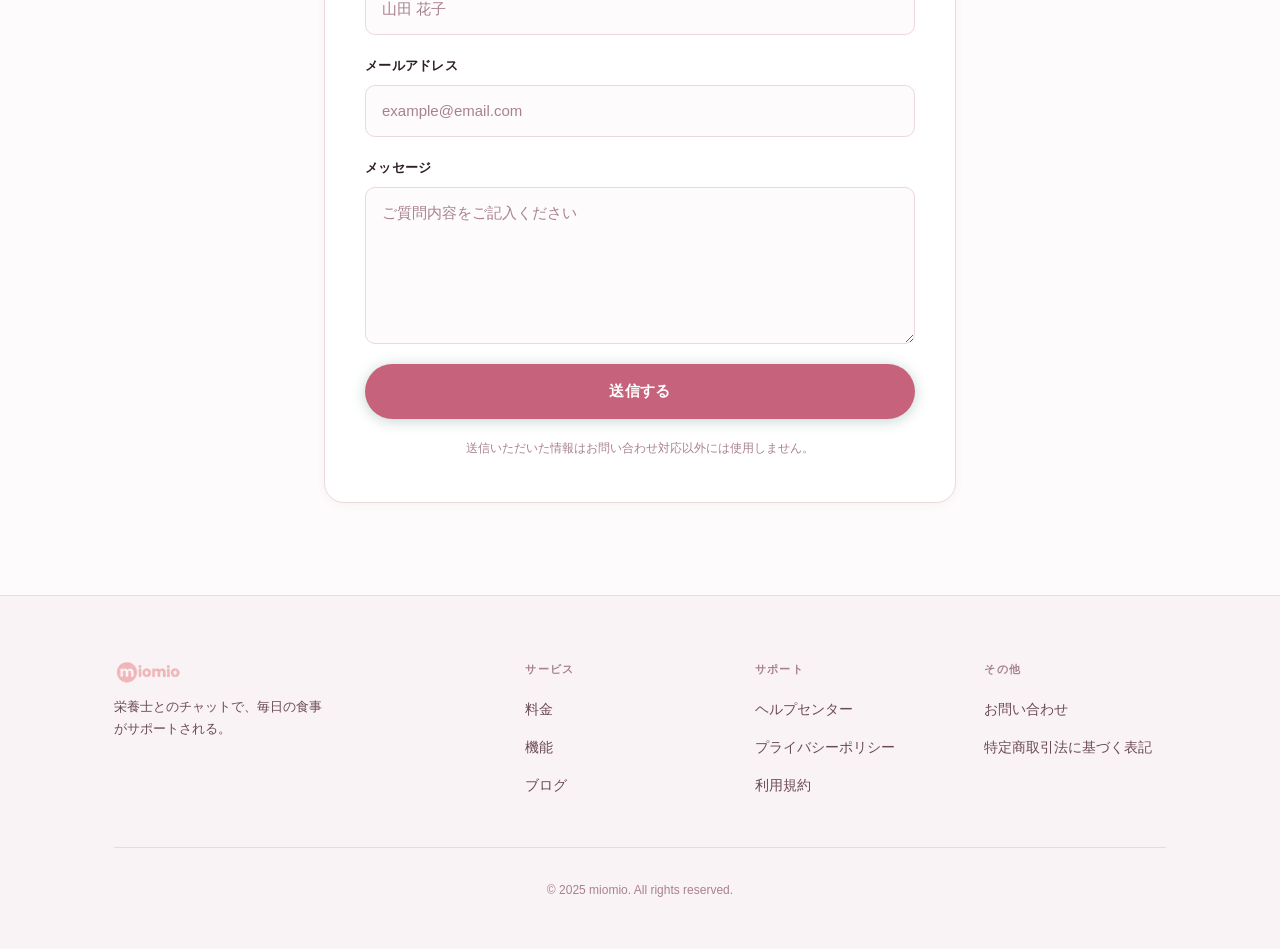
==== commit 750fcb04: "Split pricing and terms by purchase channel (Web / iOS App Store) - Show Web price (Light 5,500 / Pr" ====
--- a/index.html
+++ b/index.html
@@ -297,6 +297,7 @@
             <span class="plan__amount">¥5,500</span>
             <span class="plan__period">/月（税込）</span>
           </div>
+          <p style="font-size:12px;opacity:.7;margin:4px 0 12px;">iOSアプリ（App Store）でのご契約：¥5,800（税込）</p>
           <a href="apply.html" class="btn btn--outline">このプランで始める</a>
           <ul class="plan__features">
             <li><svg width="16" height="16" viewBox="0 0 24 24" fill="none" stroke="currentColor" stroke-width="2.5" stroke-linecap="round" stroke-linejoin="round" aria-hidden="true"><polyline points="20 6 9 17 4 12"/></svg>食事記録と自動分析</li>
@@ -312,6 +313,7 @@
             <span class="plan__amount">¥16,800</span>
             <span class="plan__period">/月（税込）</span>
           </div>
+          <p style="font-size:12px;opacity:.7;margin:4px 0 12px;">iOSアプリ（App Store）でのご契約：¥17,800（税込）</p>
           <a href="apply.html" class="btn btn--primary">このプランで始める</a>
           <ul class="plan__features">
             <li><svg width="16" height="16" viewBox="0 0 24 24" fill="none" stroke="currentColor" stroke-width="2.5" stroke-linecap="round" stroke-linejoin="round" aria-hidden="true"><polyline points="20 6 9 17 4 12"/></svg>食事記録と自動分析</li>
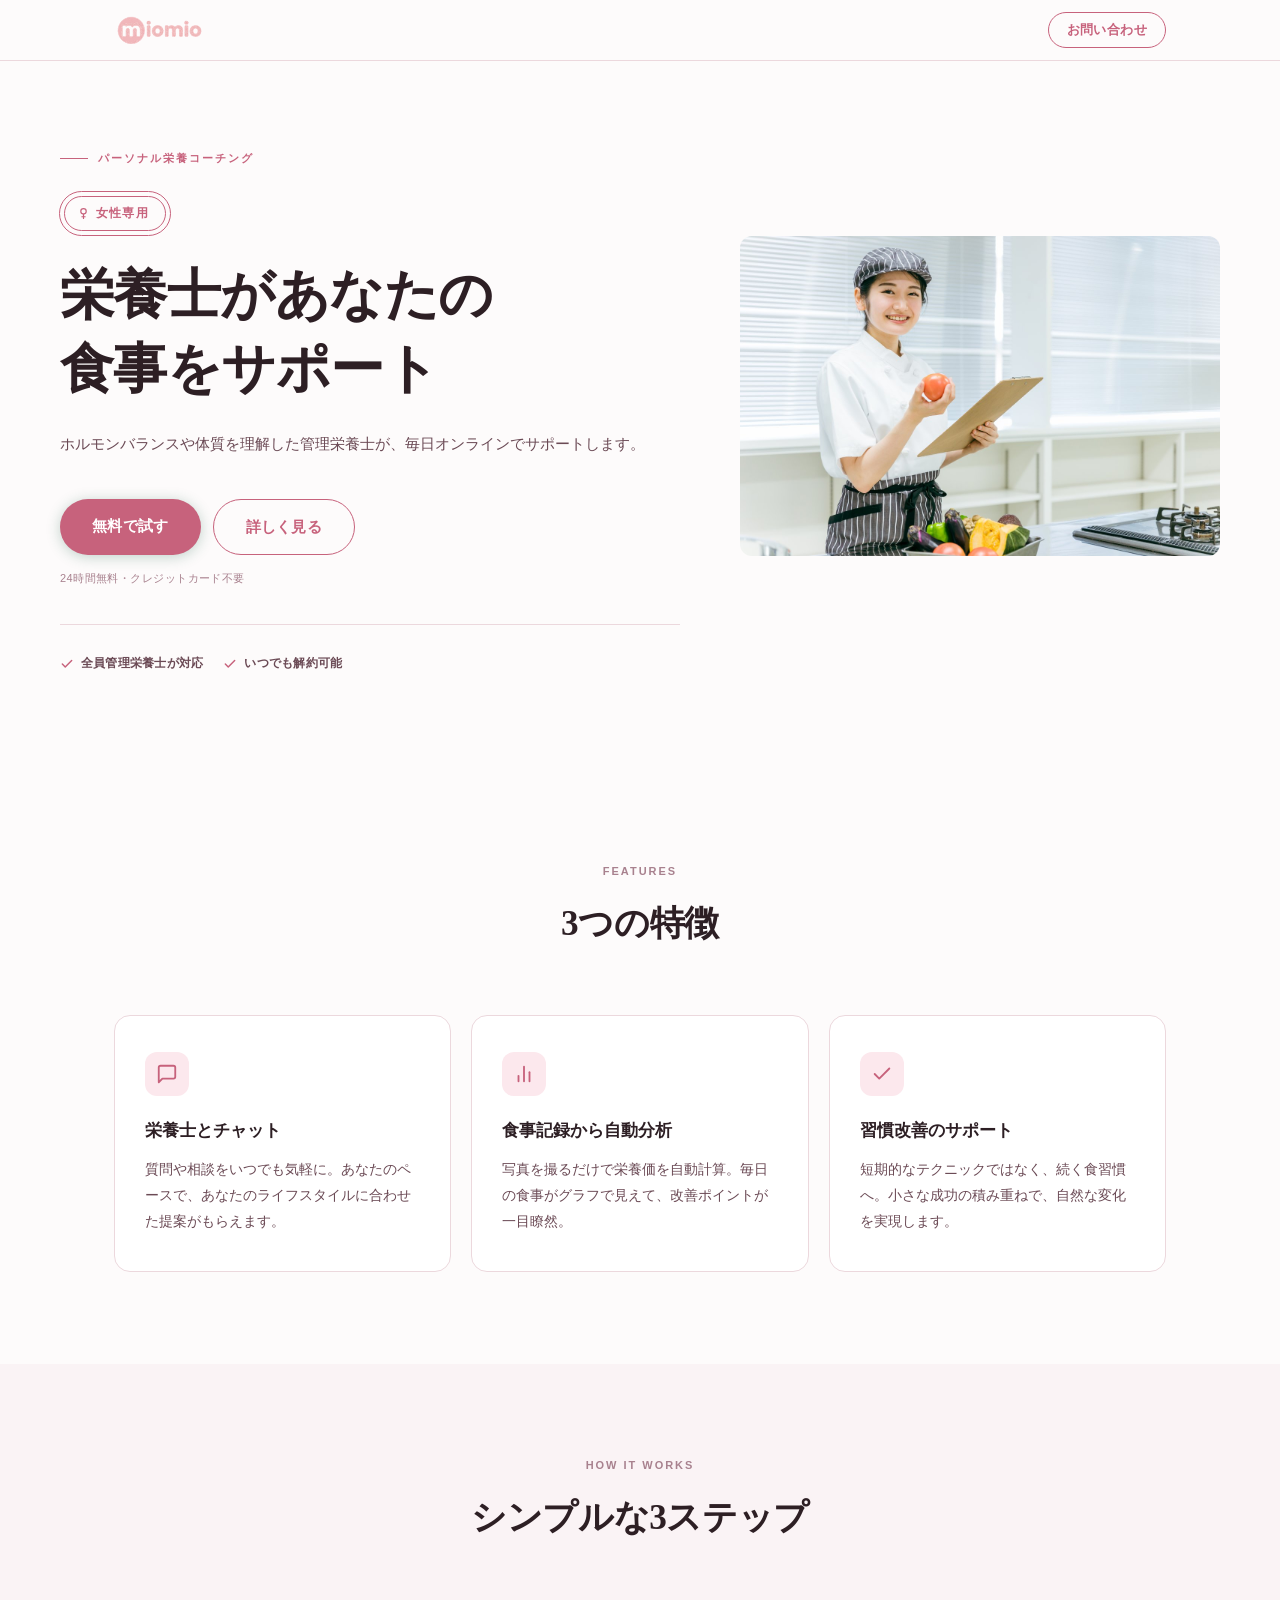
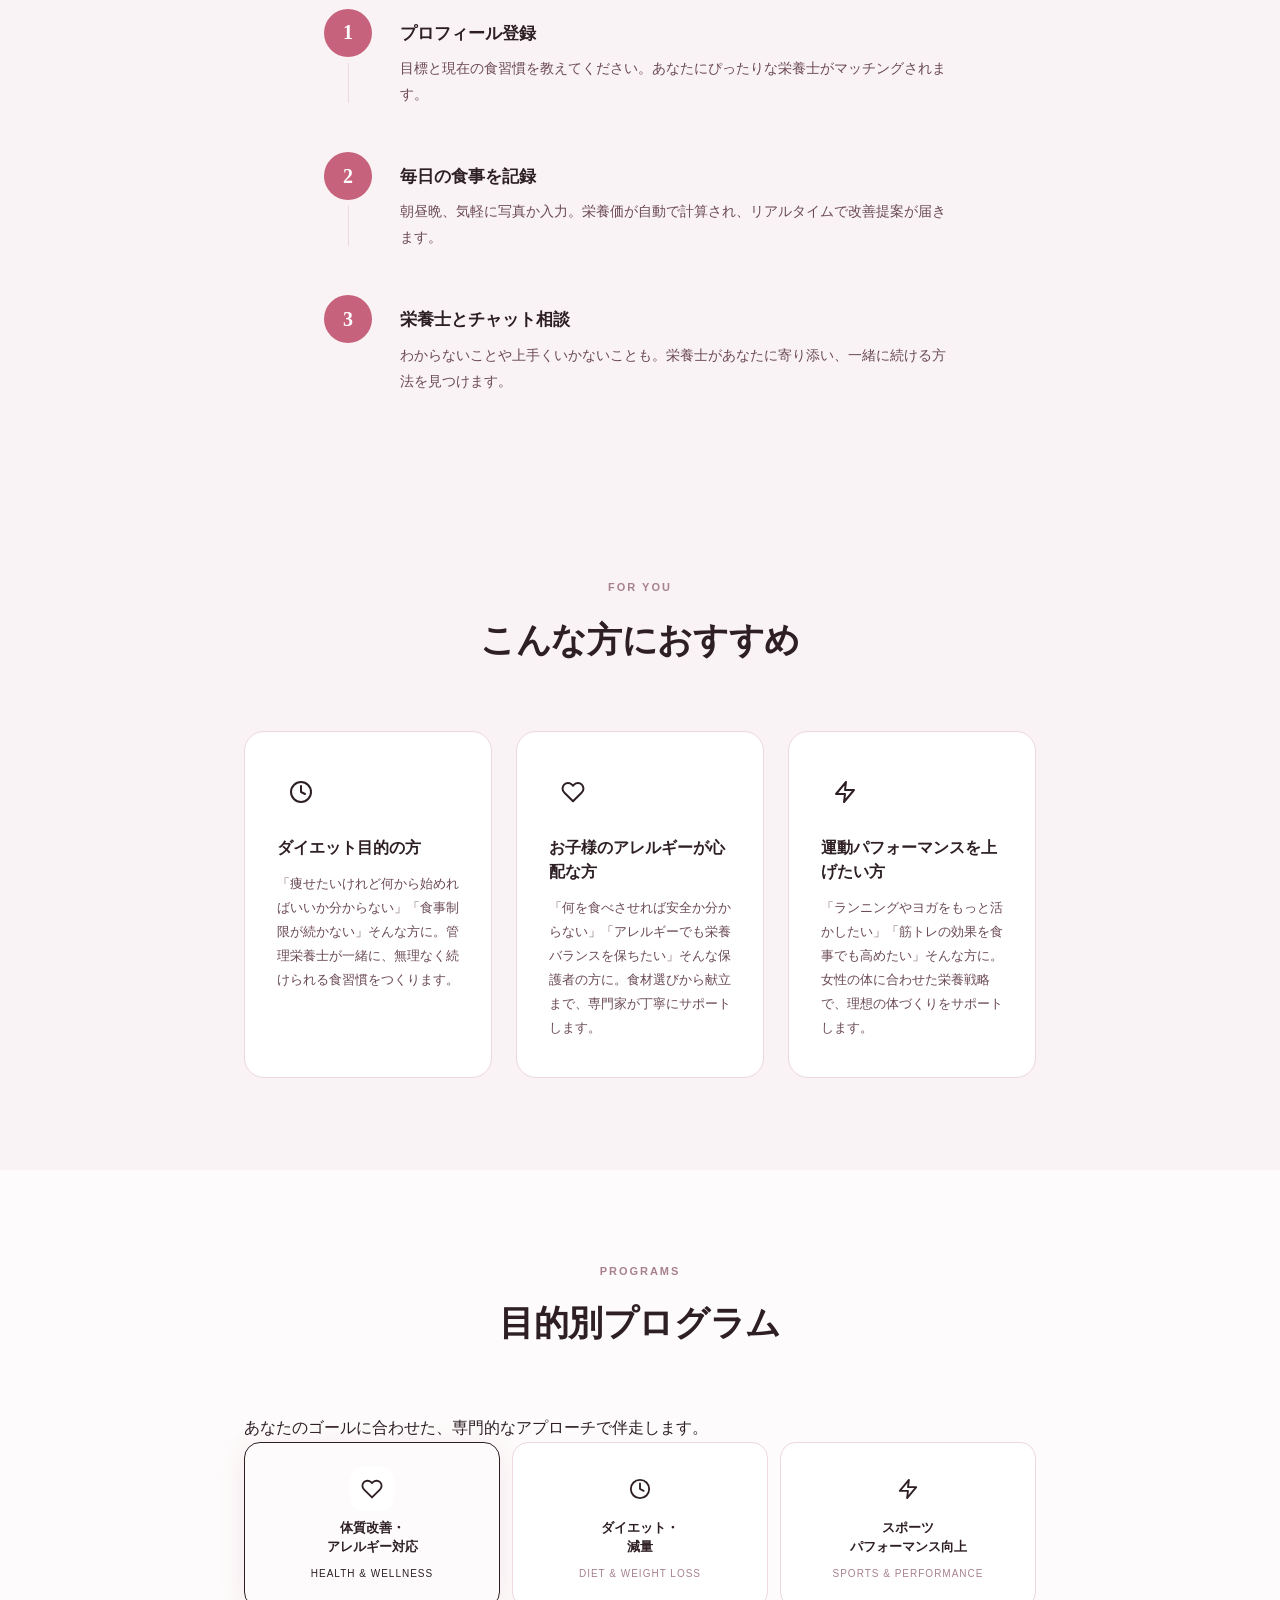
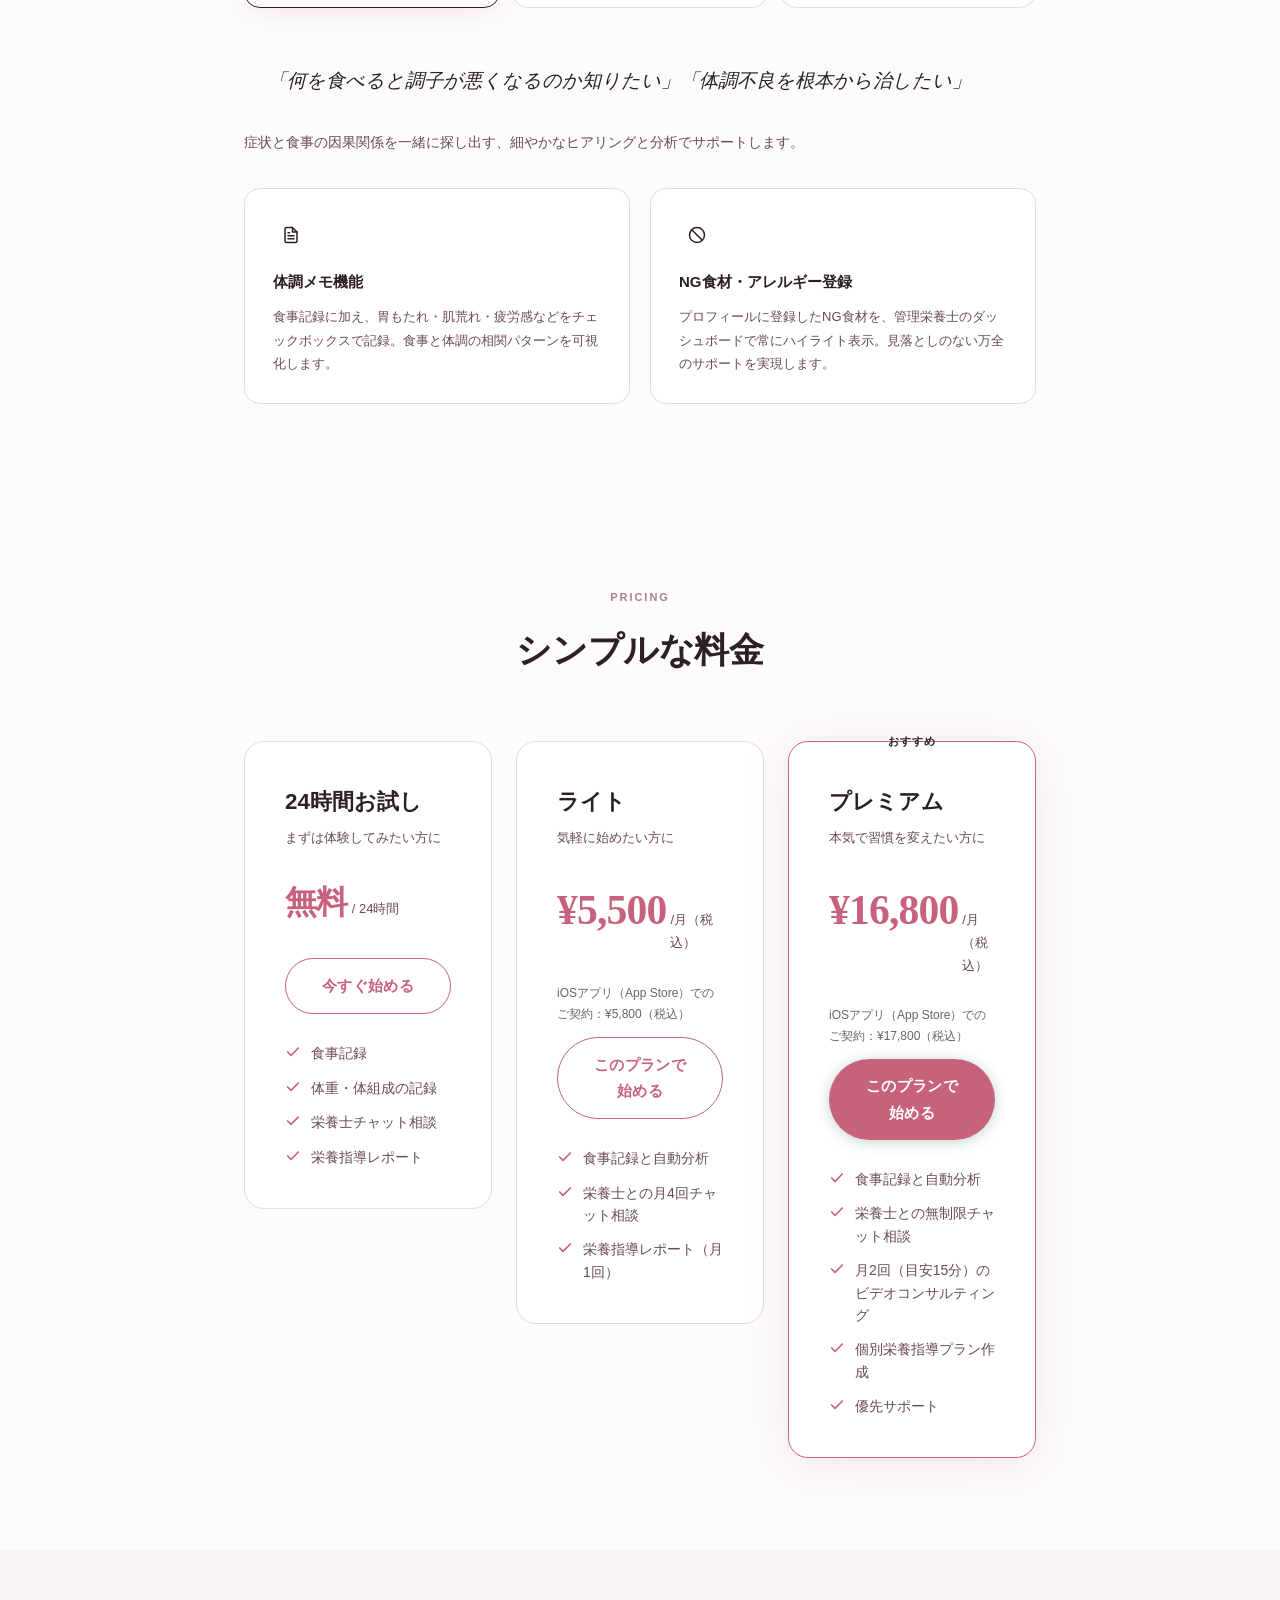
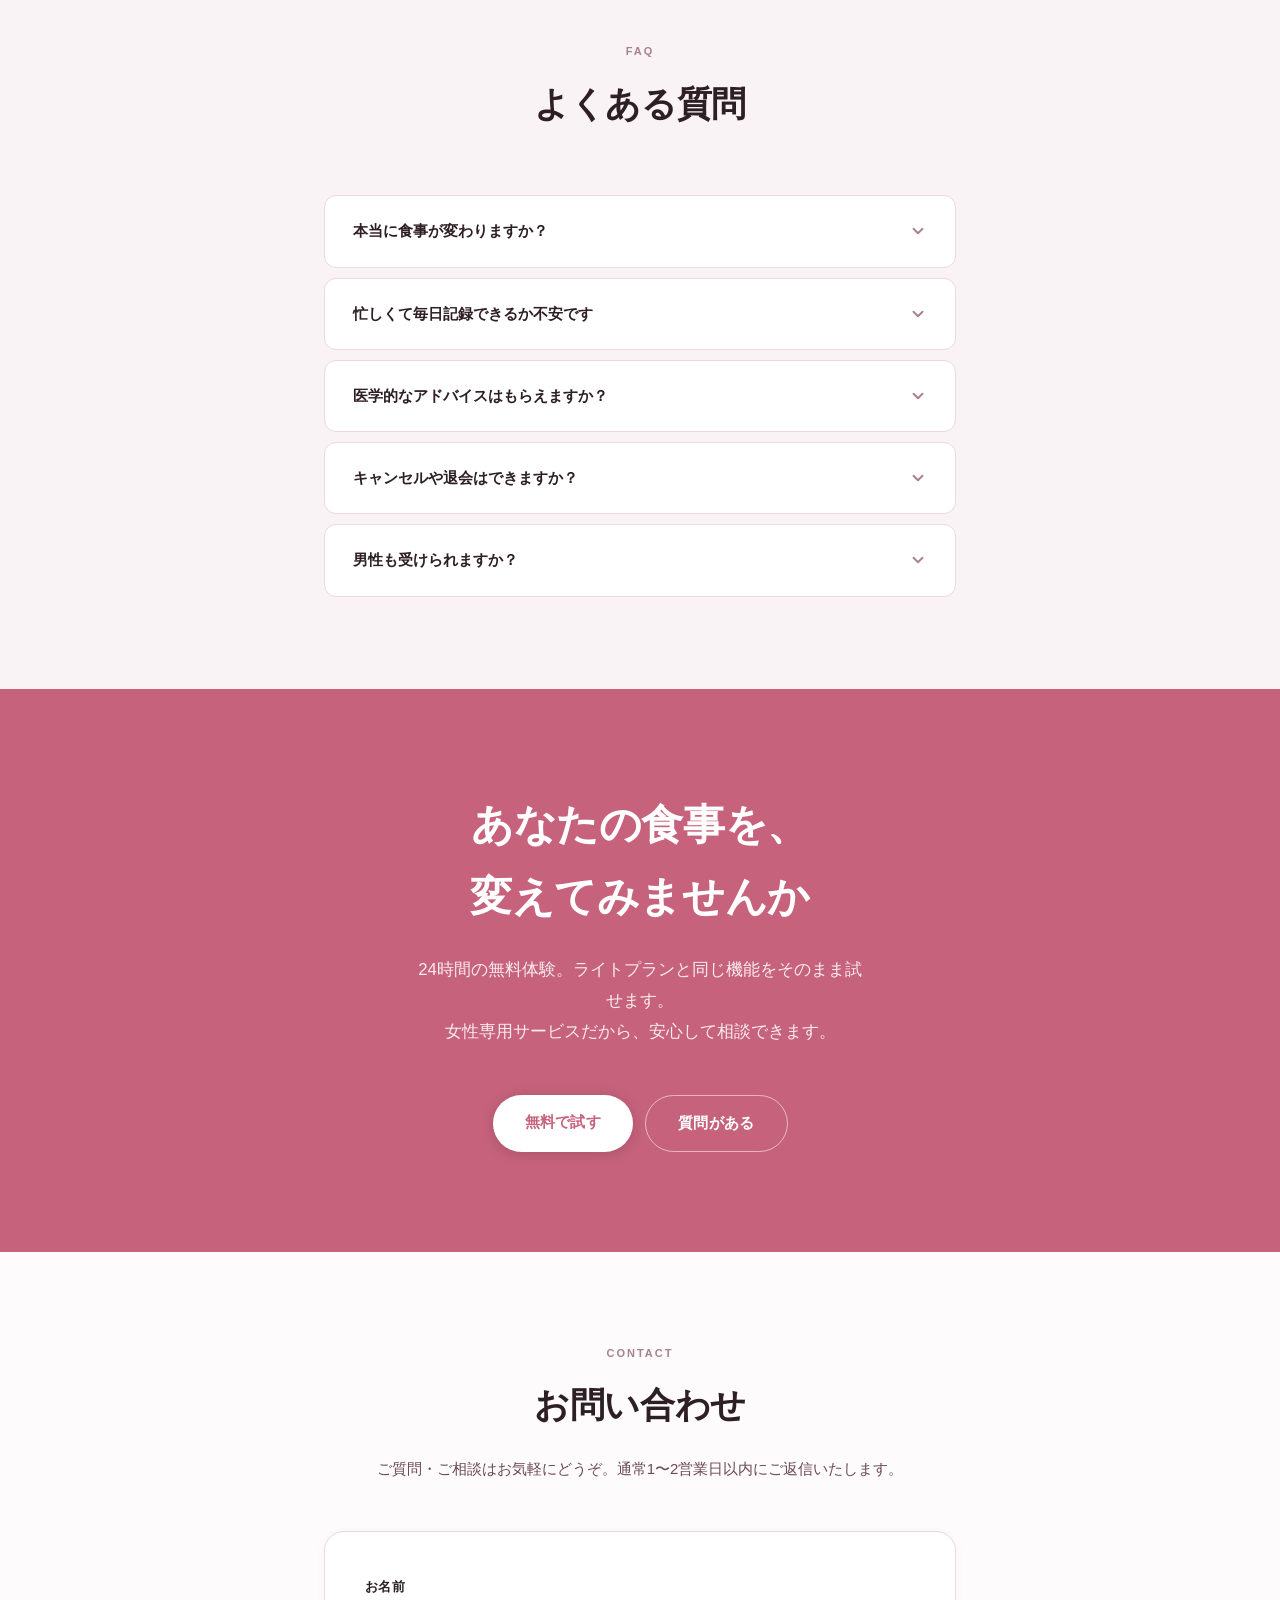
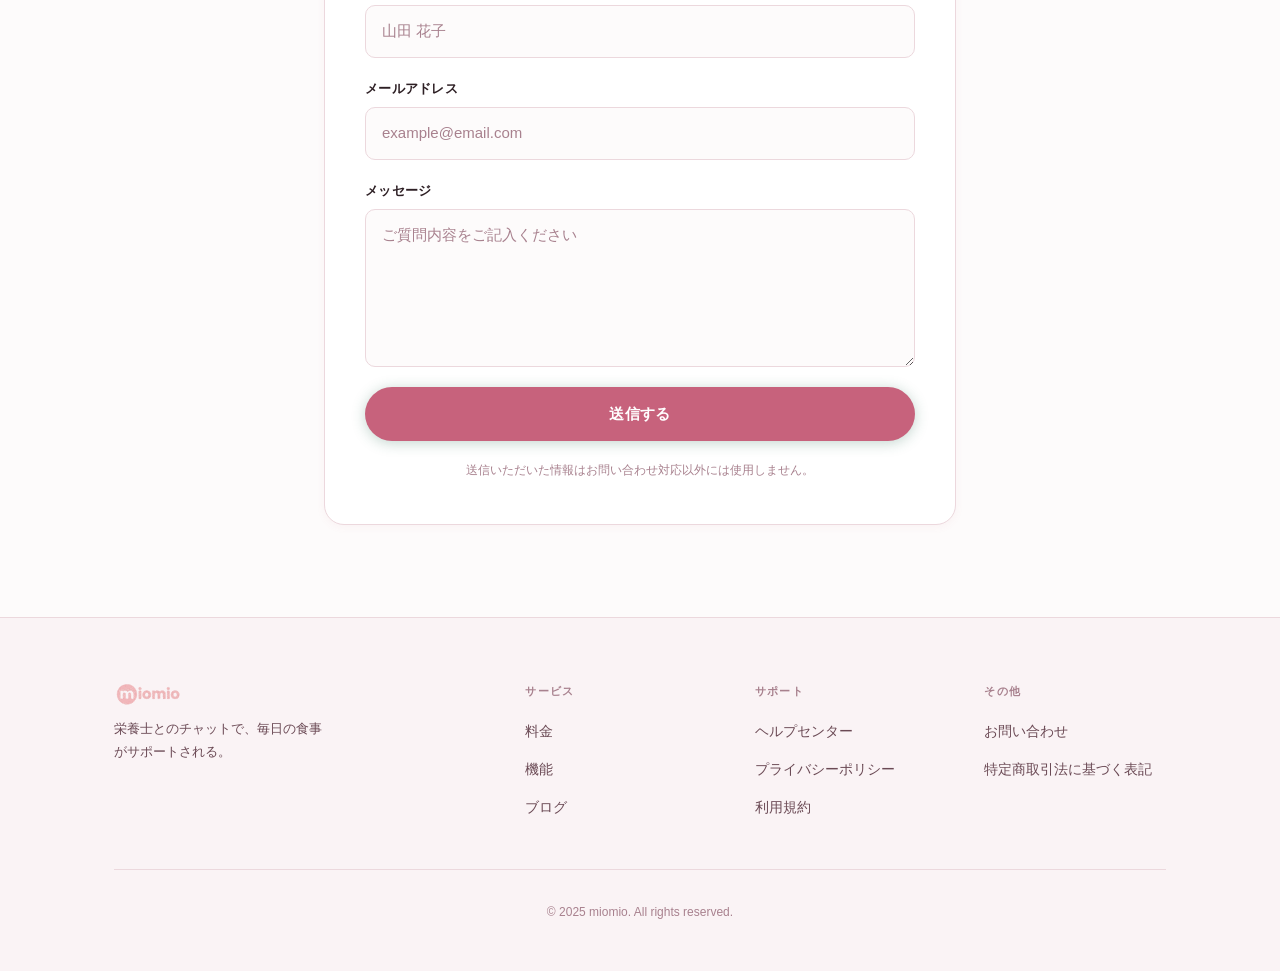
==== commit 4e04db38: "プレミアムのビデオ面談を月2回に変更、プライバシーポリシー・利用規約を実態に合わせて改定 - プレミアムプランの特典表記を「月1回の30分ビデオコンサルティング」から   「月2回（目安15分）のビデ" ====
--- a/index.html
+++ b/index.html
@@ -318,7 +318,7 @@
           <ul class="plan__features">
             <li><svg width="16" height="16" viewBox="0 0 24 24" fill="none" stroke="currentColor" stroke-width="2.5" stroke-linecap="round" stroke-linejoin="round" aria-hidden="true"><polyline points="20 6 9 17 4 12"/></svg>食事記録と自動分析</li>
             <li><svg width="16" height="16" viewBox="0 0 24 24" fill="none" stroke="currentColor" stroke-width="2.5" stroke-linecap="round" stroke-linejoin="round" aria-hidden="true"><polyline points="20 6 9 17 4 12"/></svg>栄養士との無制限チャット相談</li>
-            <li><svg width="16" height="16" viewBox="0 0 24 24" fill="none" stroke="currentColor" stroke-width="2.5" stroke-linecap="round" stroke-linejoin="round" aria-hidden="true"><polyline points="20 6 9 17 4 12"/></svg>月1回の30分ビデオコンサルティング</li>
+            <li><svg width="16" height="16" viewBox="0 0 24 24" fill="none" stroke="currentColor" stroke-width="2.5" stroke-linecap="round" stroke-linejoin="round" aria-hidden="true"><polyline points="20 6 9 17 4 12"/></svg>月2回（目安15分）のビデオコンサルティング</li>
             <li><svg width="16" height="16" viewBox="0 0 24 24" fill="none" stroke="currentColor" stroke-width="2.5" stroke-linecap="round" stroke-linejoin="round" aria-hidden="true"><polyline points="20 6 9 17 4 12"/></svg>個別栄養指導プラン作成</li>
             <li><svg width="16" height="16" viewBox="0 0 24 24" fill="none" stroke="currentColor" stroke-width="2.5" stroke-linecap="round" stroke-linejoin="round" aria-hidden="true"><polyline points="20 6 9 17 4 12"/></svg>優先サポート</li>
           </ul>
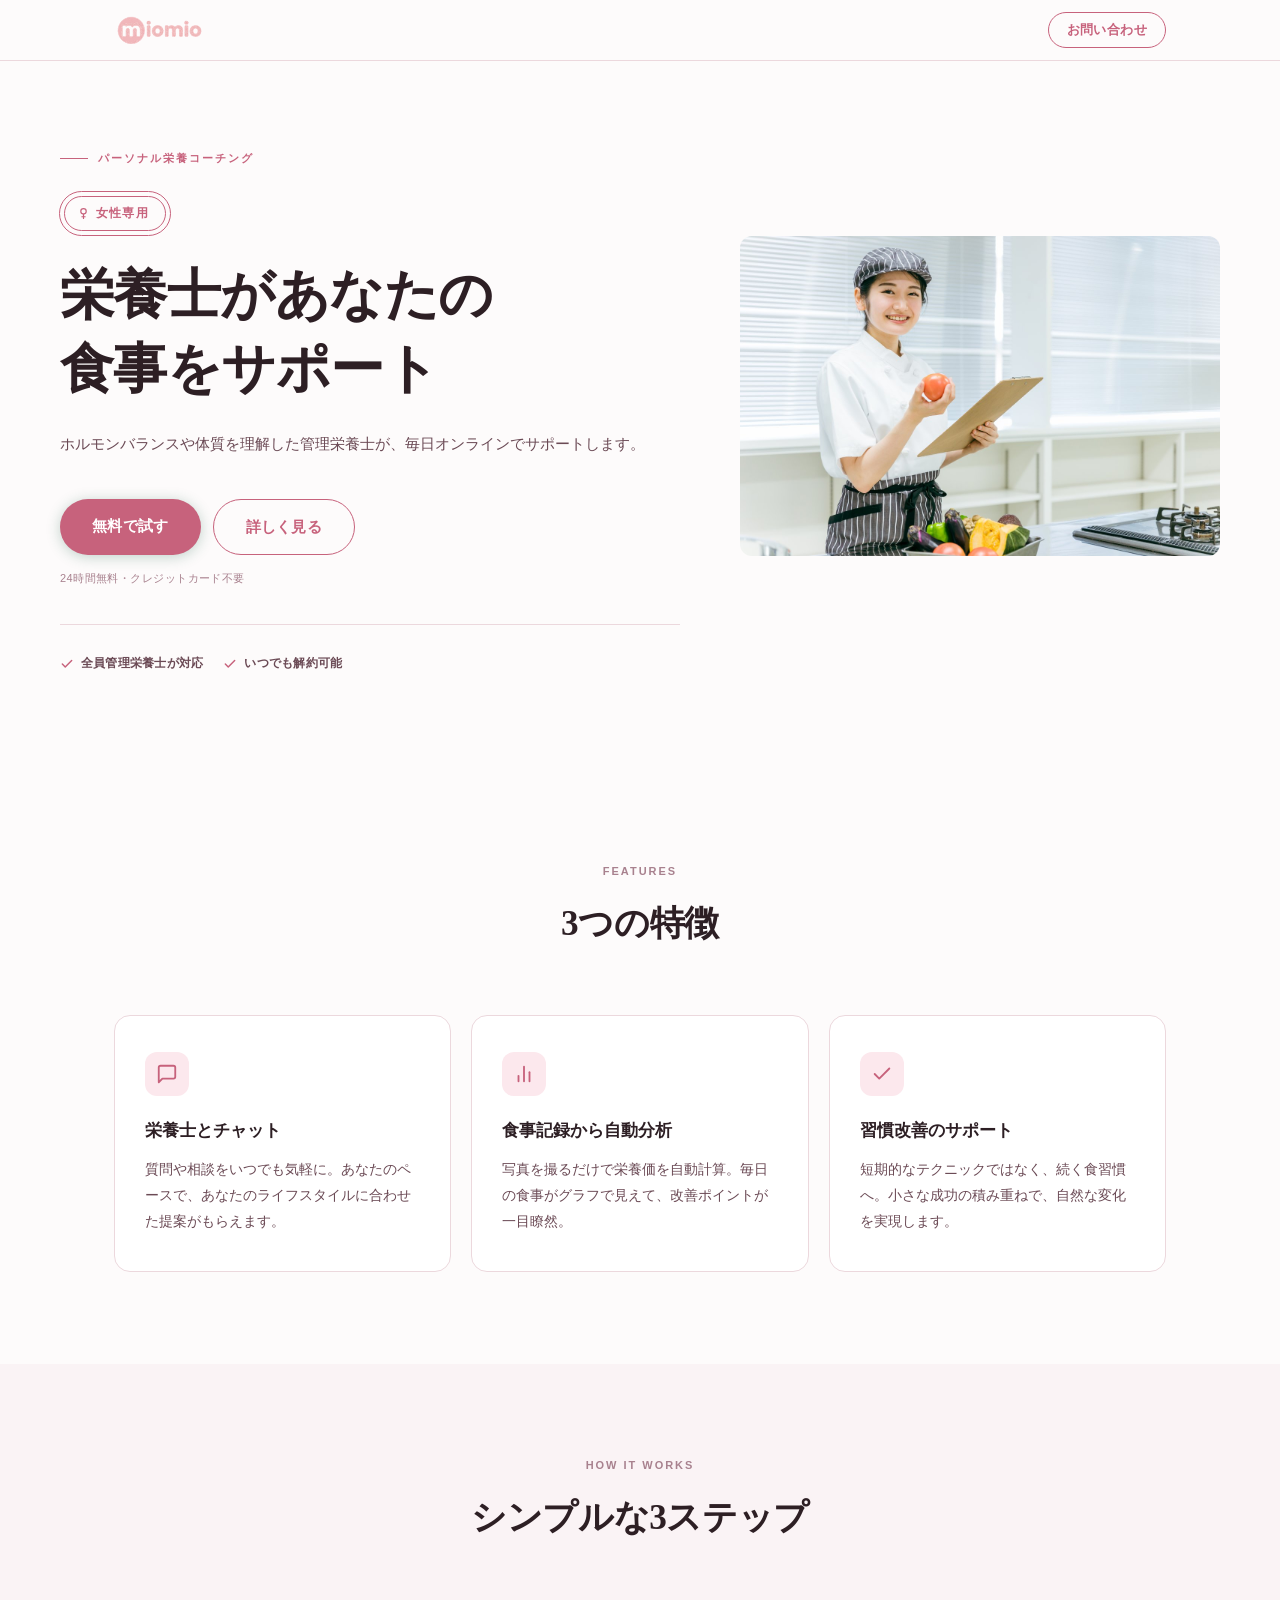
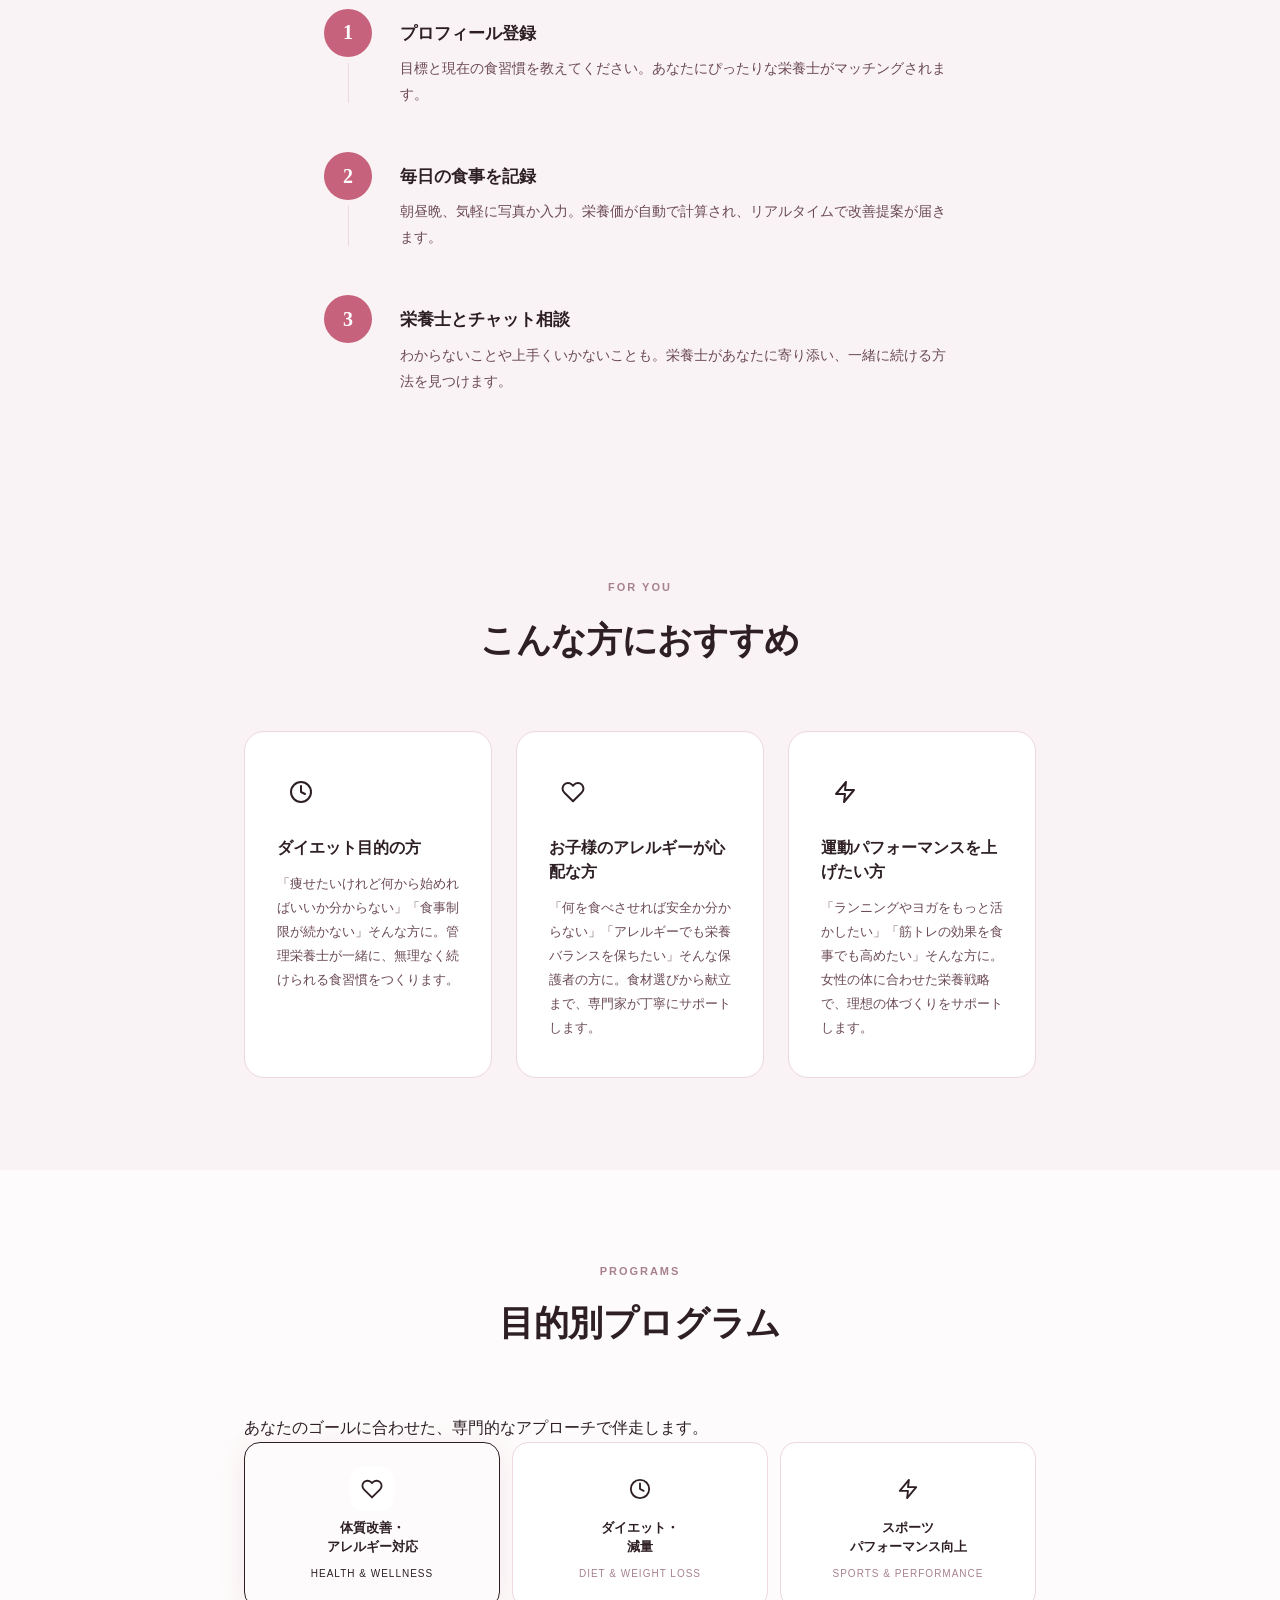
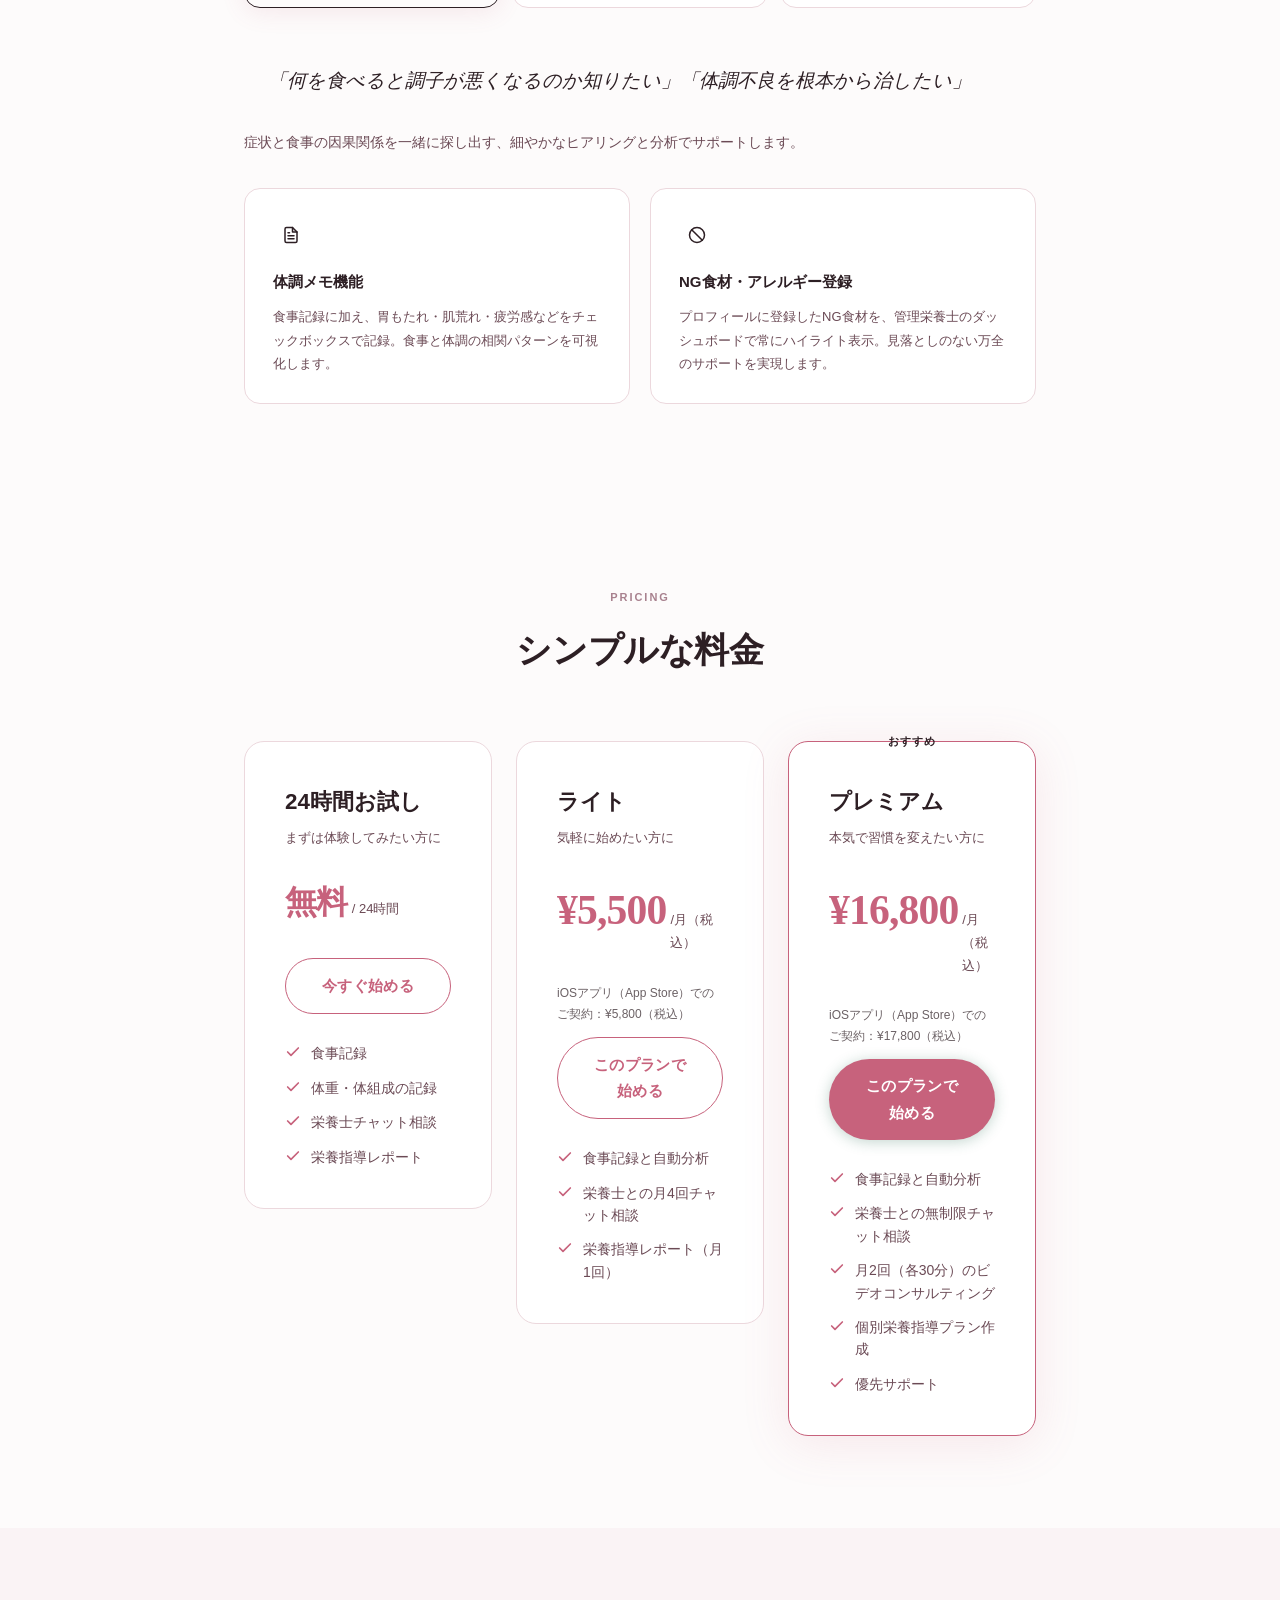
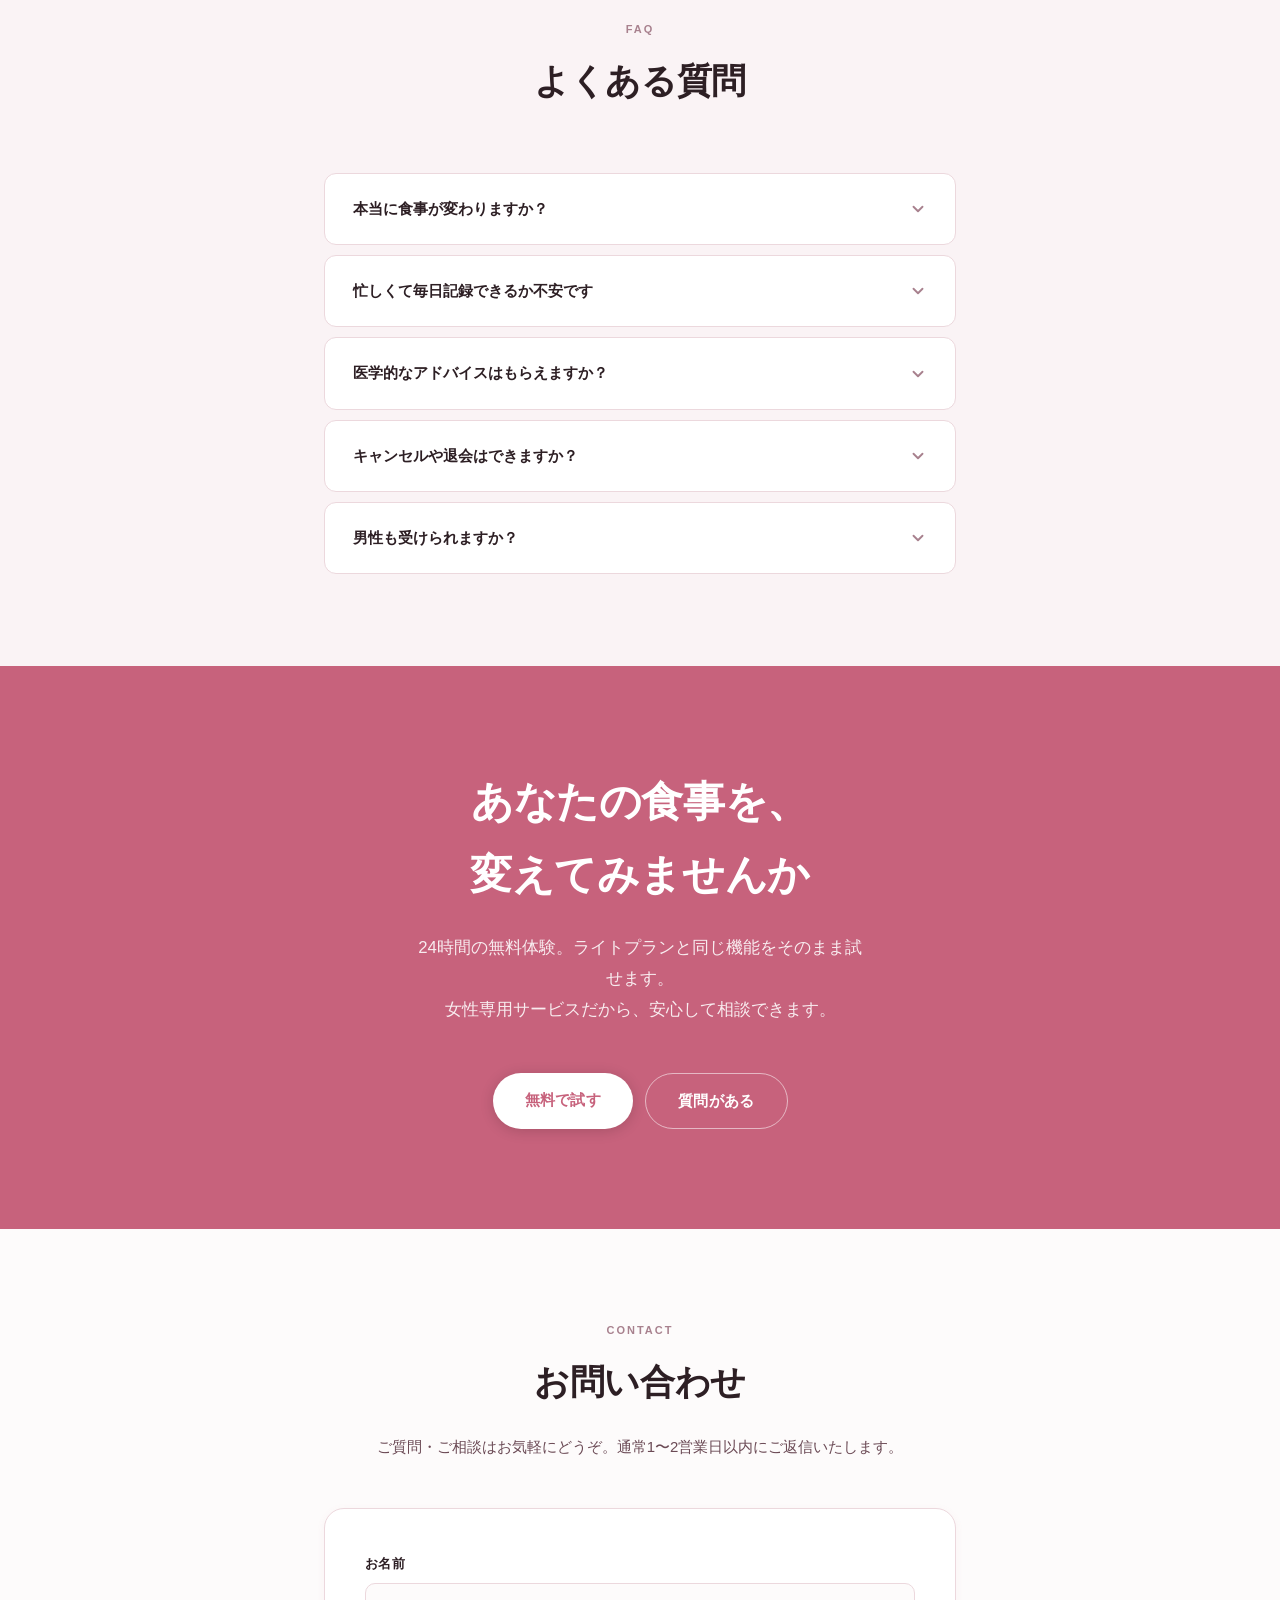
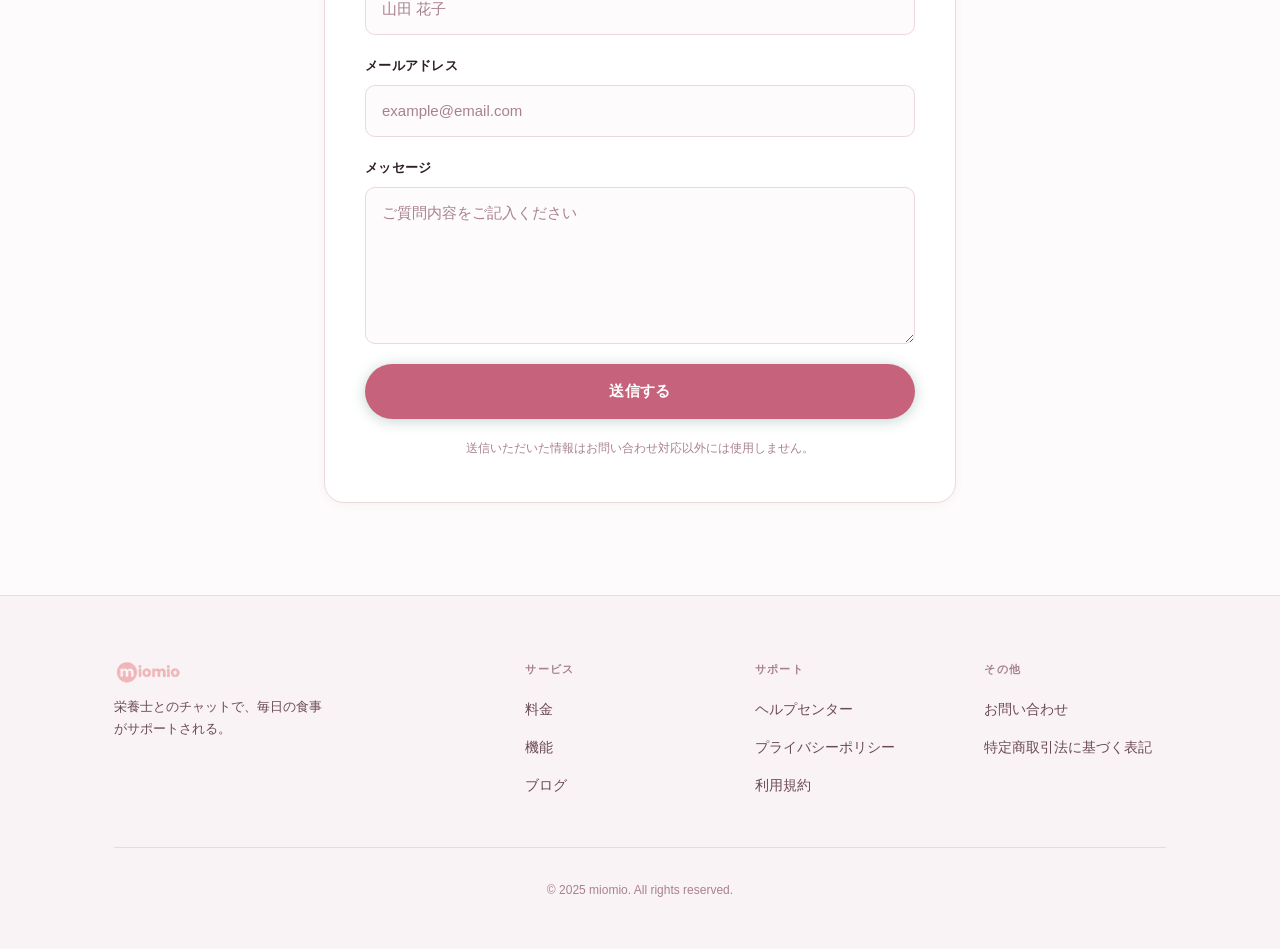
==== commit 4b2d636c: "プレミアムプランのビデオ相談を「月2回(各30分)」に修正 Co-Authored-By: Claude Sonnet 5 <noreply@anthropic.com>" ====
--- a/index.html
+++ b/index.html
@@ -318,7 +318,7 @@
           <ul class="plan__features">
             <li><svg width="16" height="16" viewBox="0 0 24 24" fill="none" stroke="currentColor" stroke-width="2.5" stroke-linecap="round" stroke-linejoin="round" aria-hidden="true"><polyline points="20 6 9 17 4 12"/></svg>食事記録と自動分析</li>
             <li><svg width="16" height="16" viewBox="0 0 24 24" fill="none" stroke="currentColor" stroke-width="2.5" stroke-linecap="round" stroke-linejoin="round" aria-hidden="true"><polyline points="20 6 9 17 4 12"/></svg>栄養士との無制限チャット相談</li>
-            <li><svg width="16" height="16" viewBox="0 0 24 24" fill="none" stroke="currentColor" stroke-width="2.5" stroke-linecap="round" stroke-linejoin="round" aria-hidden="true"><polyline points="20 6 9 17 4 12"/></svg>月2回（目安15分）のビデオコンサルティング</li>
+            <li><svg width="16" height="16" viewBox="0 0 24 24" fill="none" stroke="currentColor" stroke-width="2.5" stroke-linecap="round" stroke-linejoin="round" aria-hidden="true"><polyline points="20 6 9 17 4 12"/></svg>月2回（各30分）のビデオコンサルティング</li>
             <li><svg width="16" height="16" viewBox="0 0 24 24" fill="none" stroke="currentColor" stroke-width="2.5" stroke-linecap="round" stroke-linejoin="round" aria-hidden="true"><polyline points="20 6 9 17 4 12"/></svg>個別栄養指導プラン作成</li>
             <li><svg width="16" height="16" viewBox="0 0 24 24" fill="none" stroke="currentColor" stroke-width="2.5" stroke-linecap="round" stroke-linejoin="round" aria-hidden="true"><polyline points="20 6 9 17 4 12"/></svg>優先サポート</li>
           </ul>
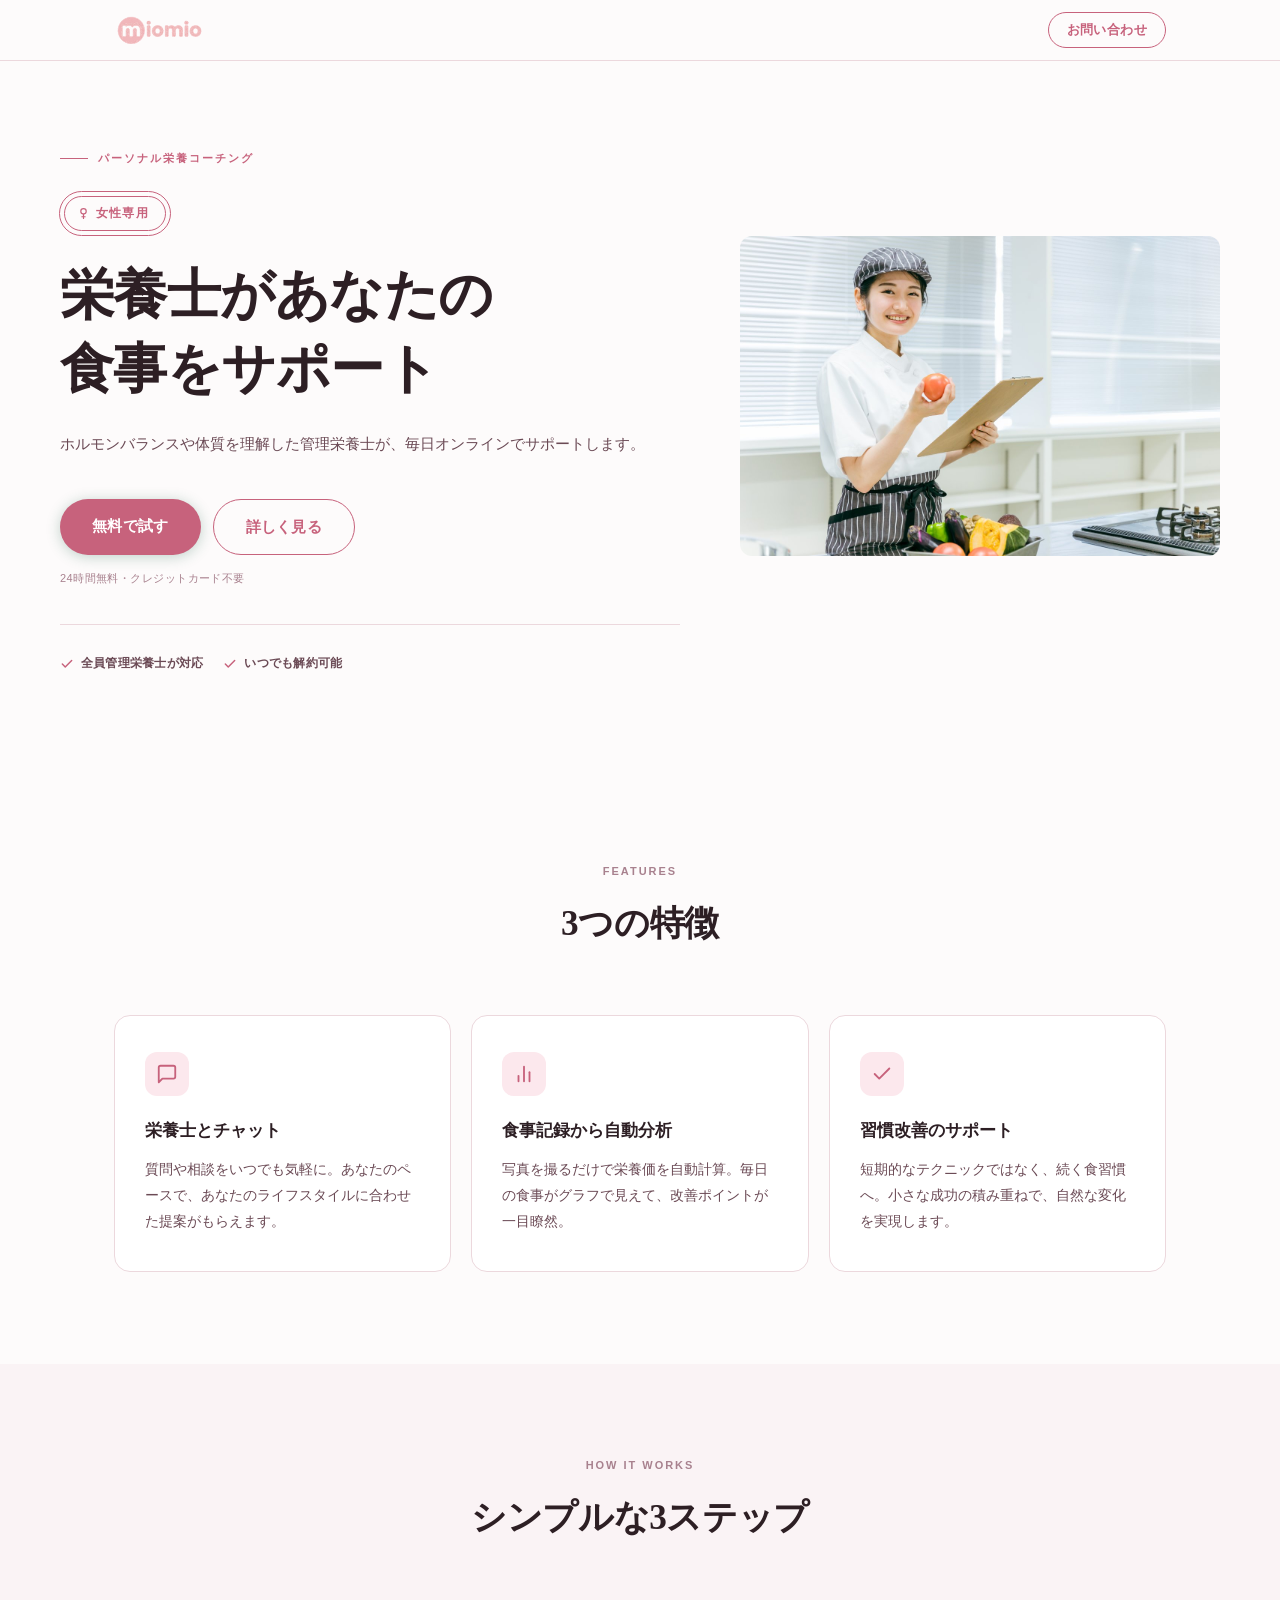
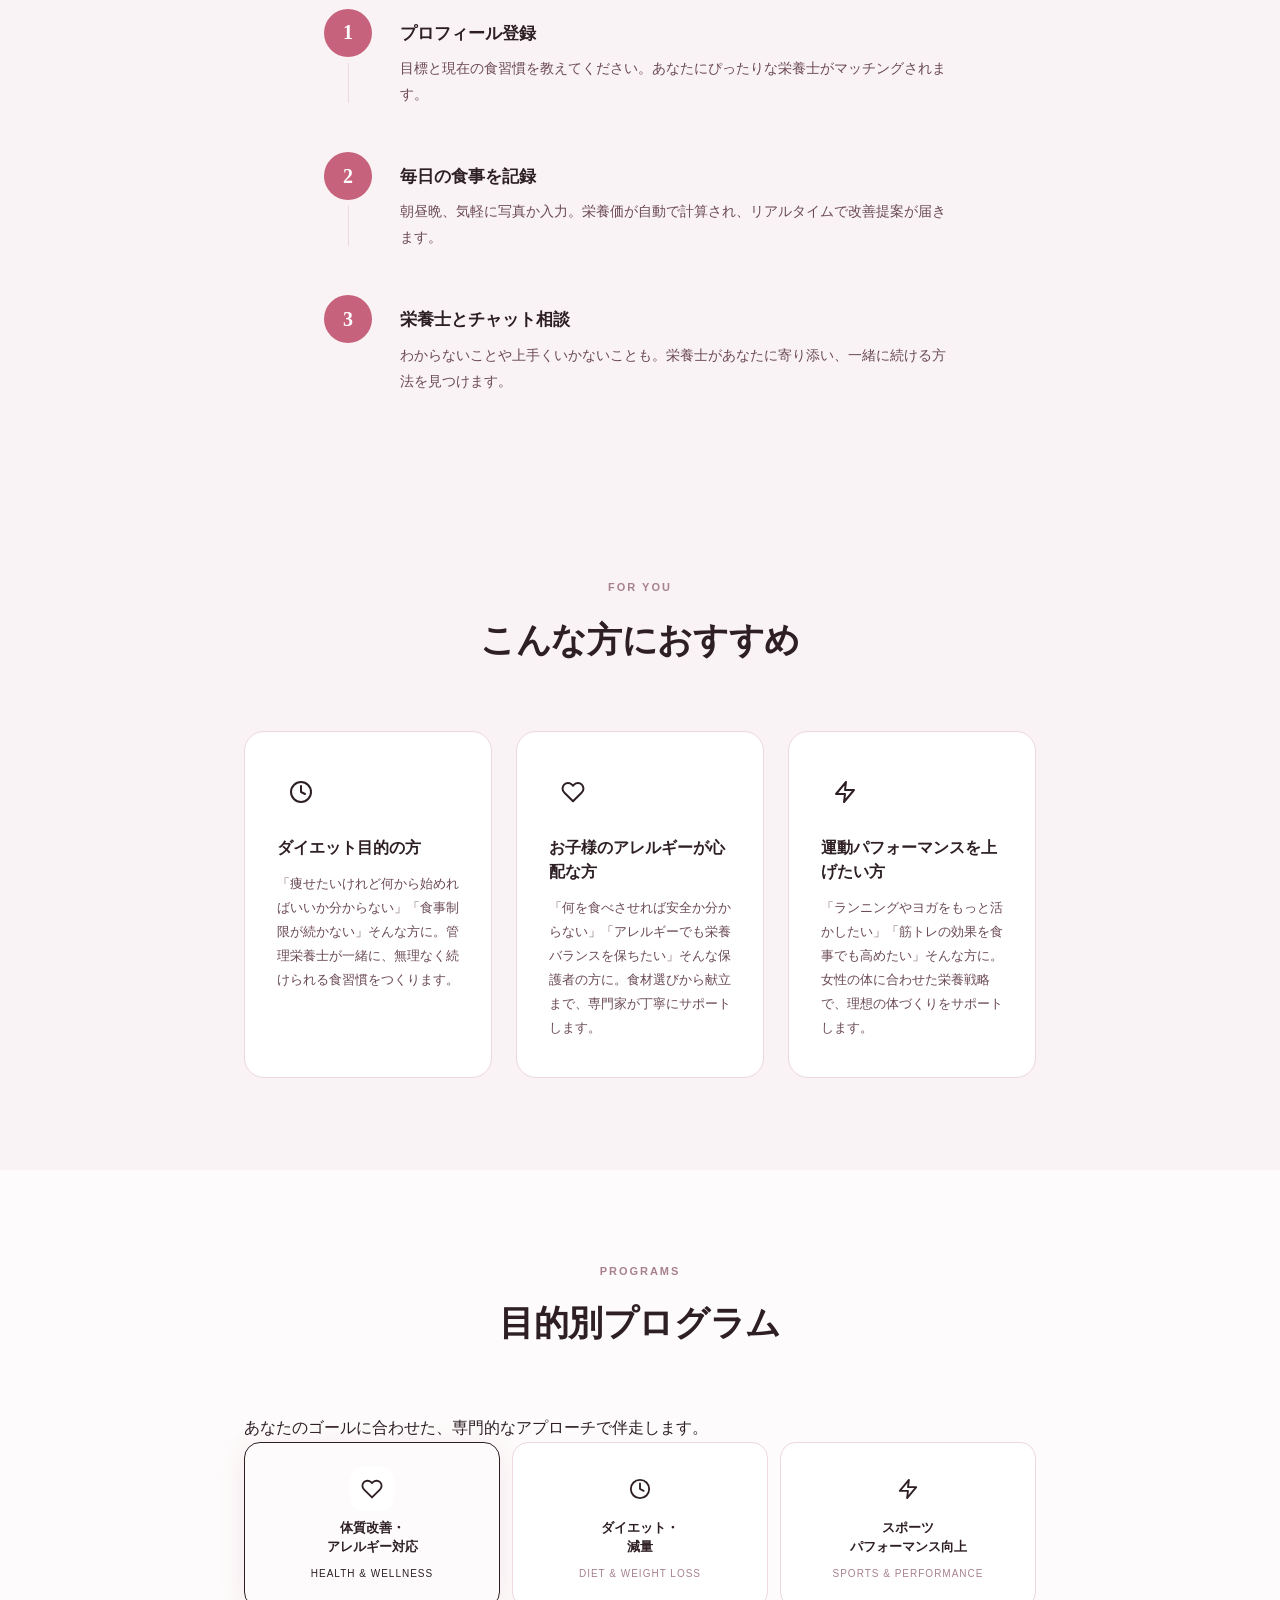
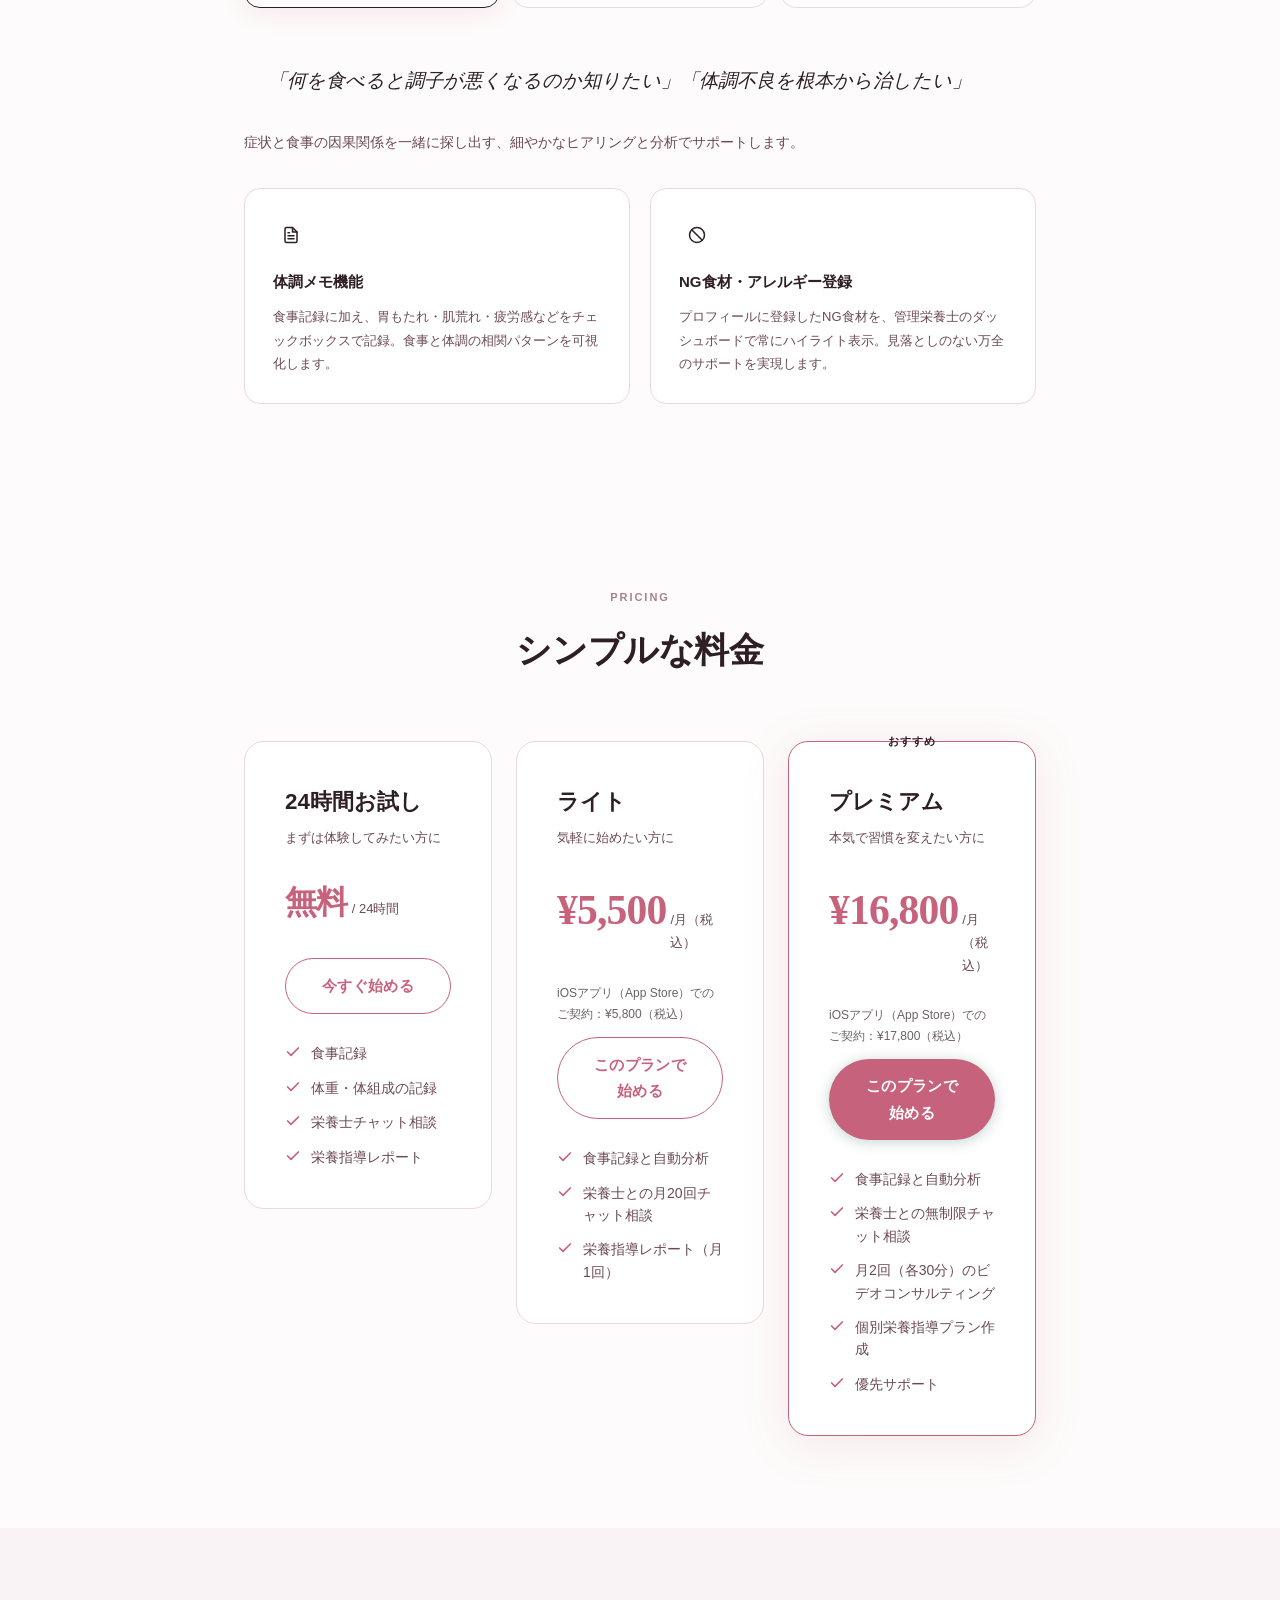
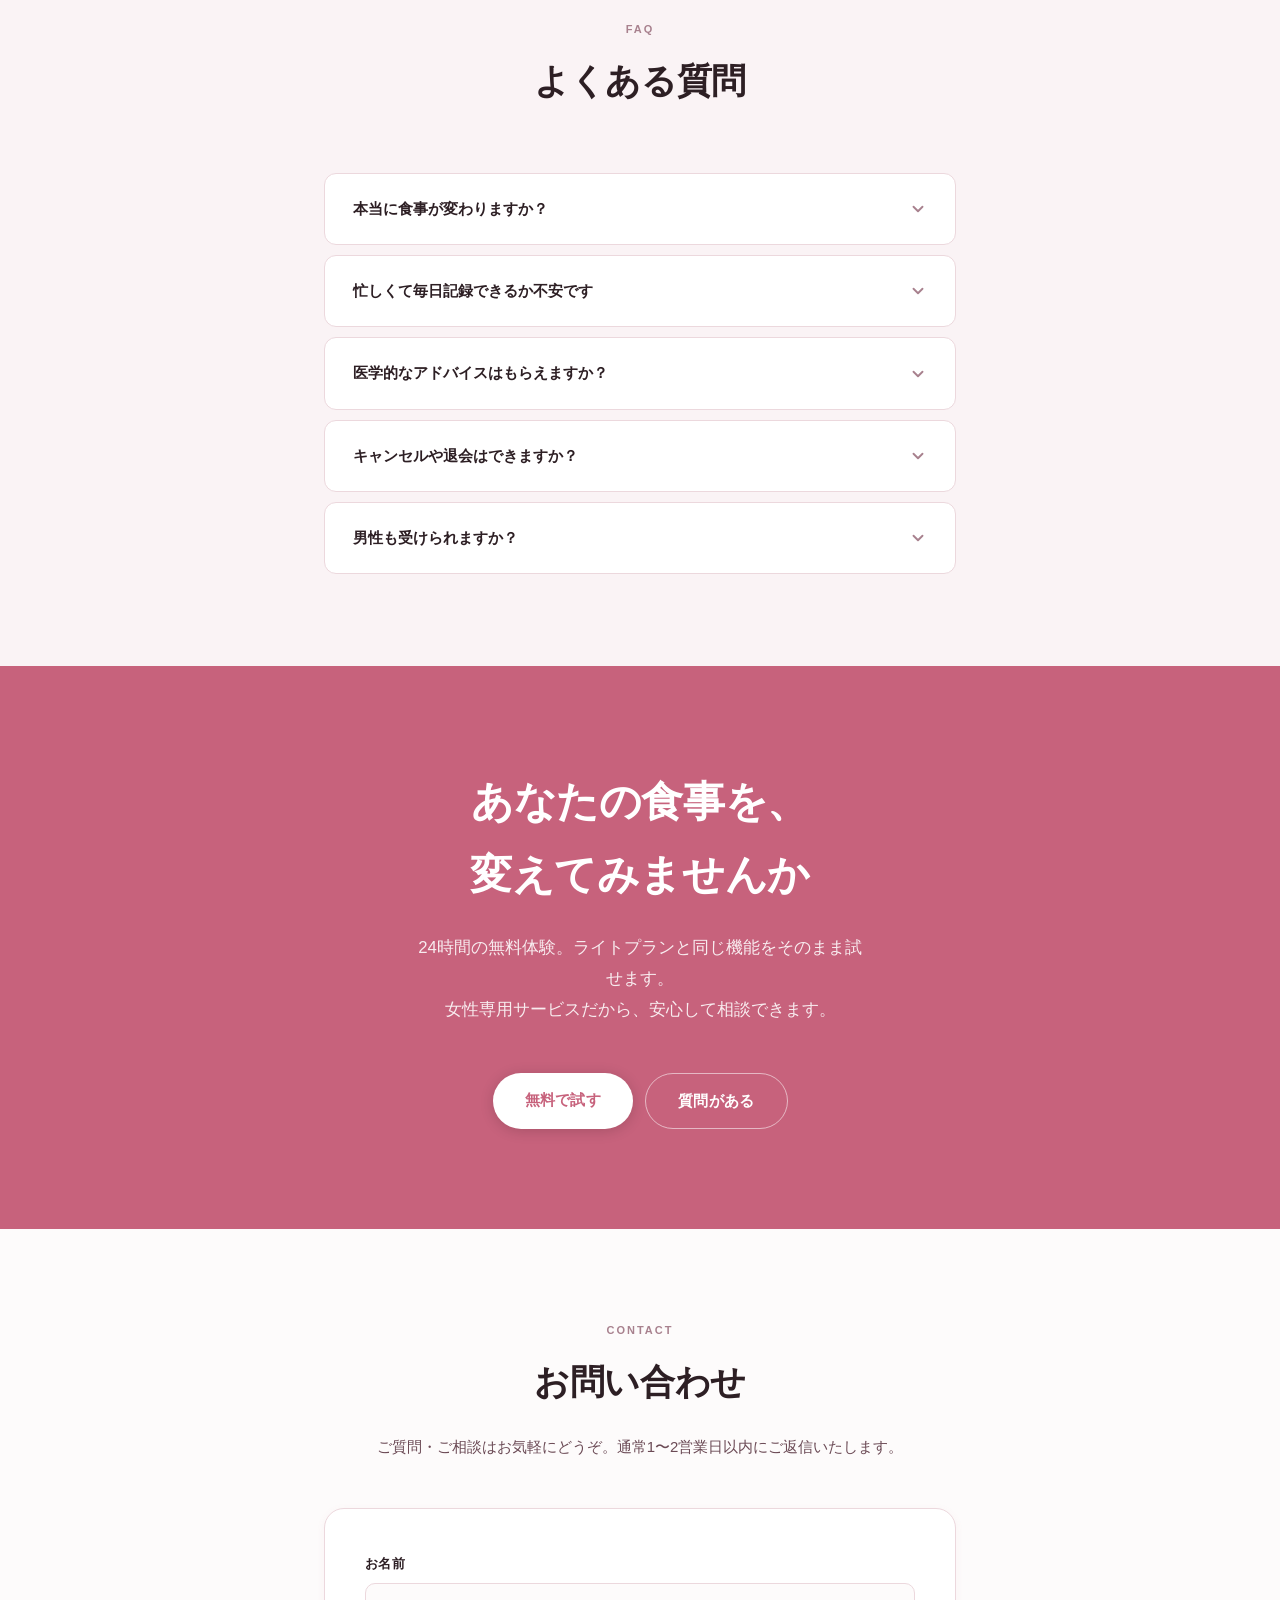
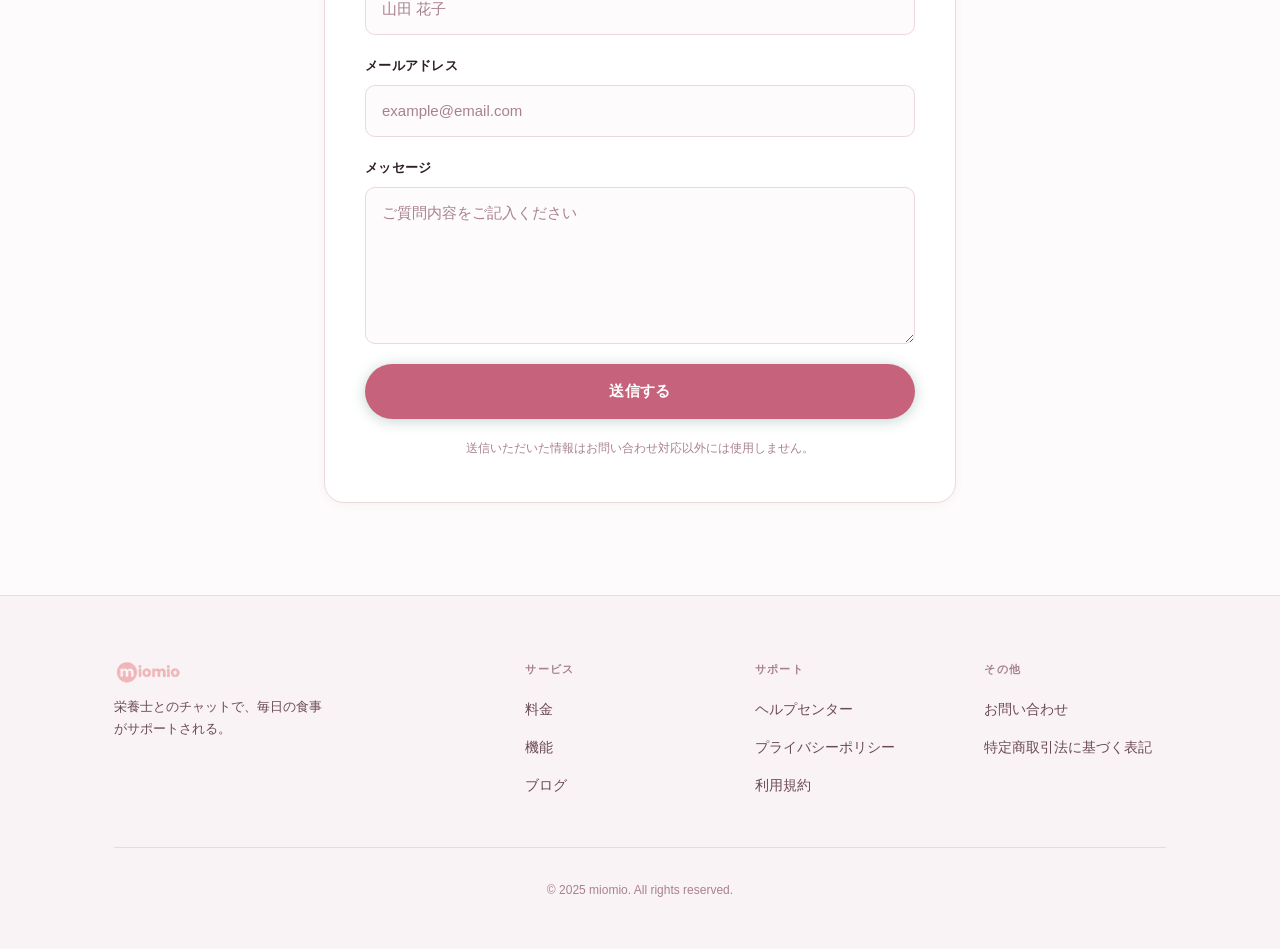
==== commit 5842fd0e: "ライトプランのチャット相談を「月4回」から「月20回」に修正 Co-Authored-By: Claude Sonnet 5 <noreply@anthropic.com>" ====
--- a/index.html
+++ b/index.html
@@ -301,7 +301,7 @@
           <a href="apply.html" class="btn btn--outline">このプランで始める</a>
           <ul class="plan__features">
             <li><svg width="16" height="16" viewBox="0 0 24 24" fill="none" stroke="currentColor" stroke-width="2.5" stroke-linecap="round" stroke-linejoin="round" aria-hidden="true"><polyline points="20 6 9 17 4 12"/></svg>食事記録と自動分析</li>
-            <li><svg width="16" height="16" viewBox="0 0 24 24" fill="none" stroke="currentColor" stroke-width="2.5" stroke-linecap="round" stroke-linejoin="round" aria-hidden="true"><polyline points="20 6 9 17 4 12"/></svg>栄養士との月4回チャット相談</li>
+            <li><svg width="16" height="16" viewBox="0 0 24 24" fill="none" stroke="currentColor" stroke-width="2.5" stroke-linecap="round" stroke-linejoin="round" aria-hidden="true"><polyline points="20 6 9 17 4 12"/></svg>栄養士との月20回チャット相談</li>
             <li><svg width="16" height="16" viewBox="0 0 24 24" fill="none" stroke="currentColor" stroke-width="2.5" stroke-linecap="round" stroke-linejoin="round" aria-hidden="true"><polyline points="20 6 9 17 4 12"/></svg>栄養指導レポート（月1回）</li>
           </ul>
         </div>
